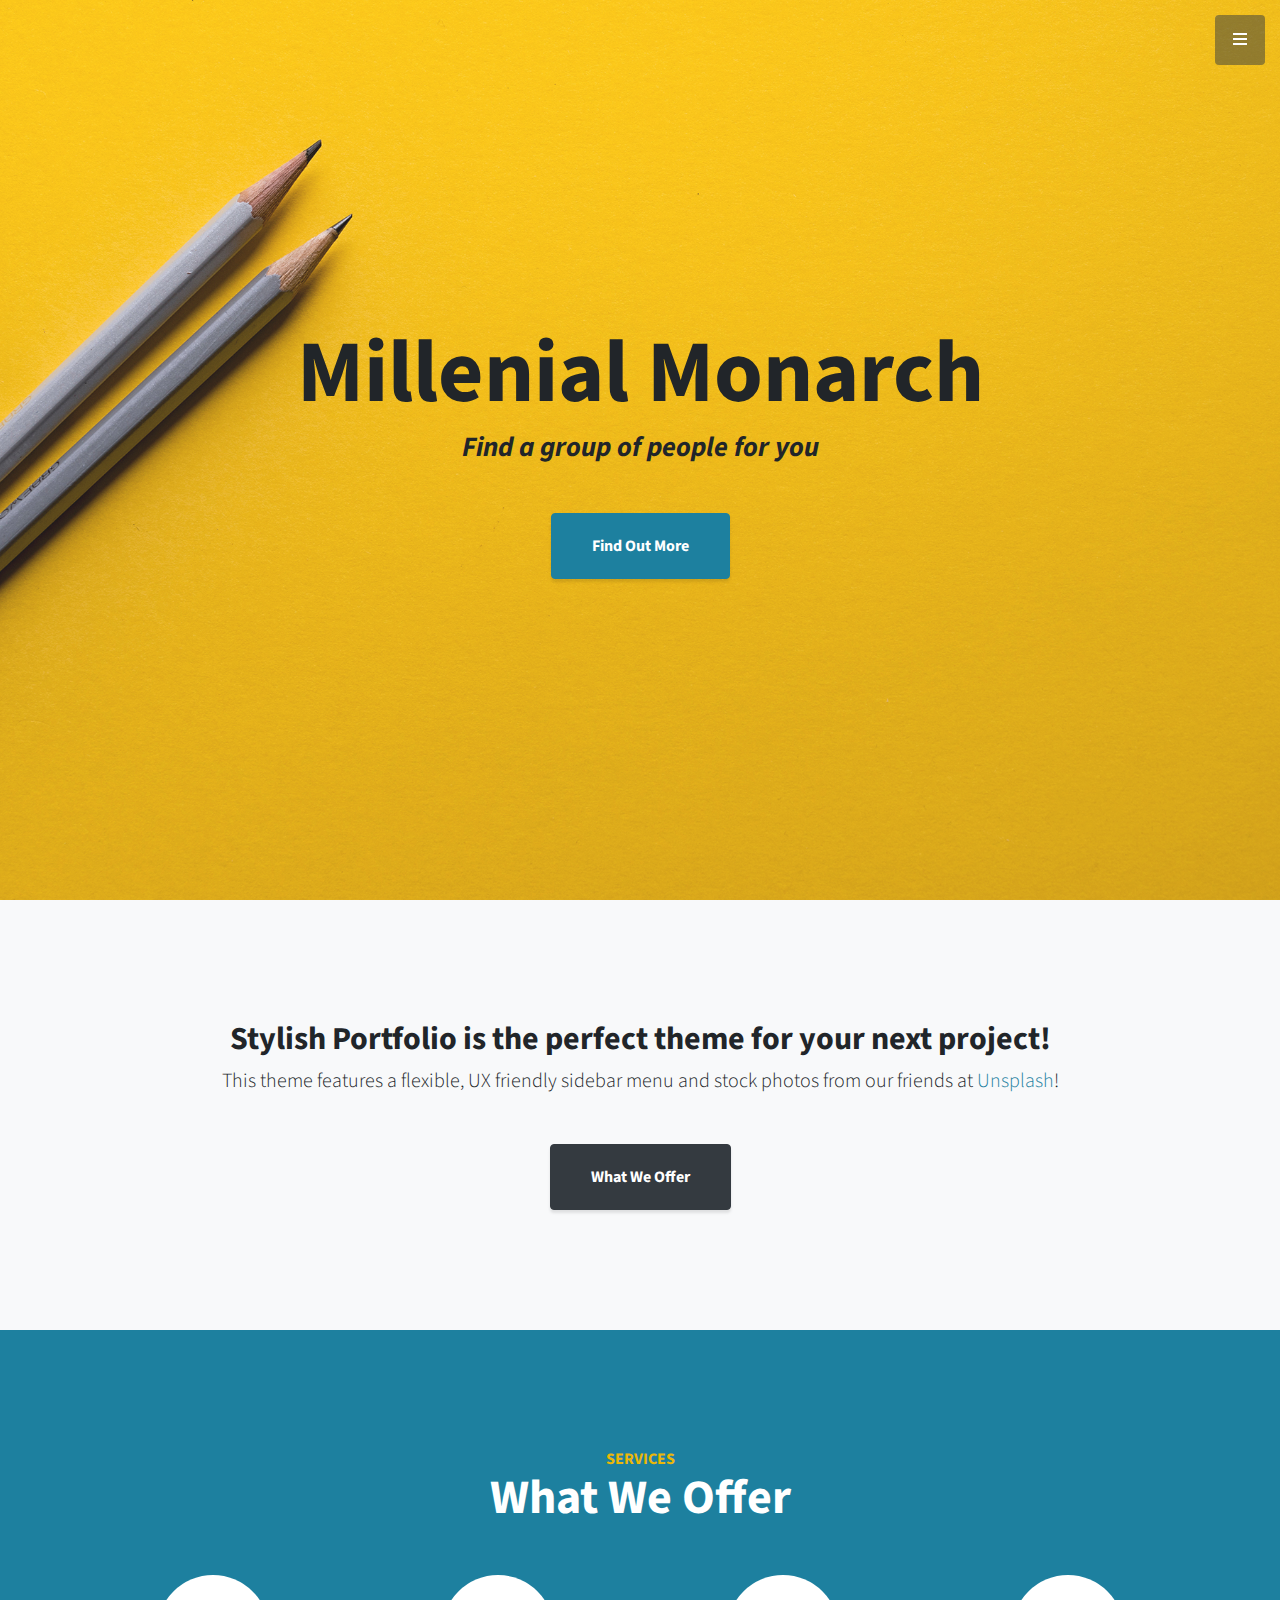
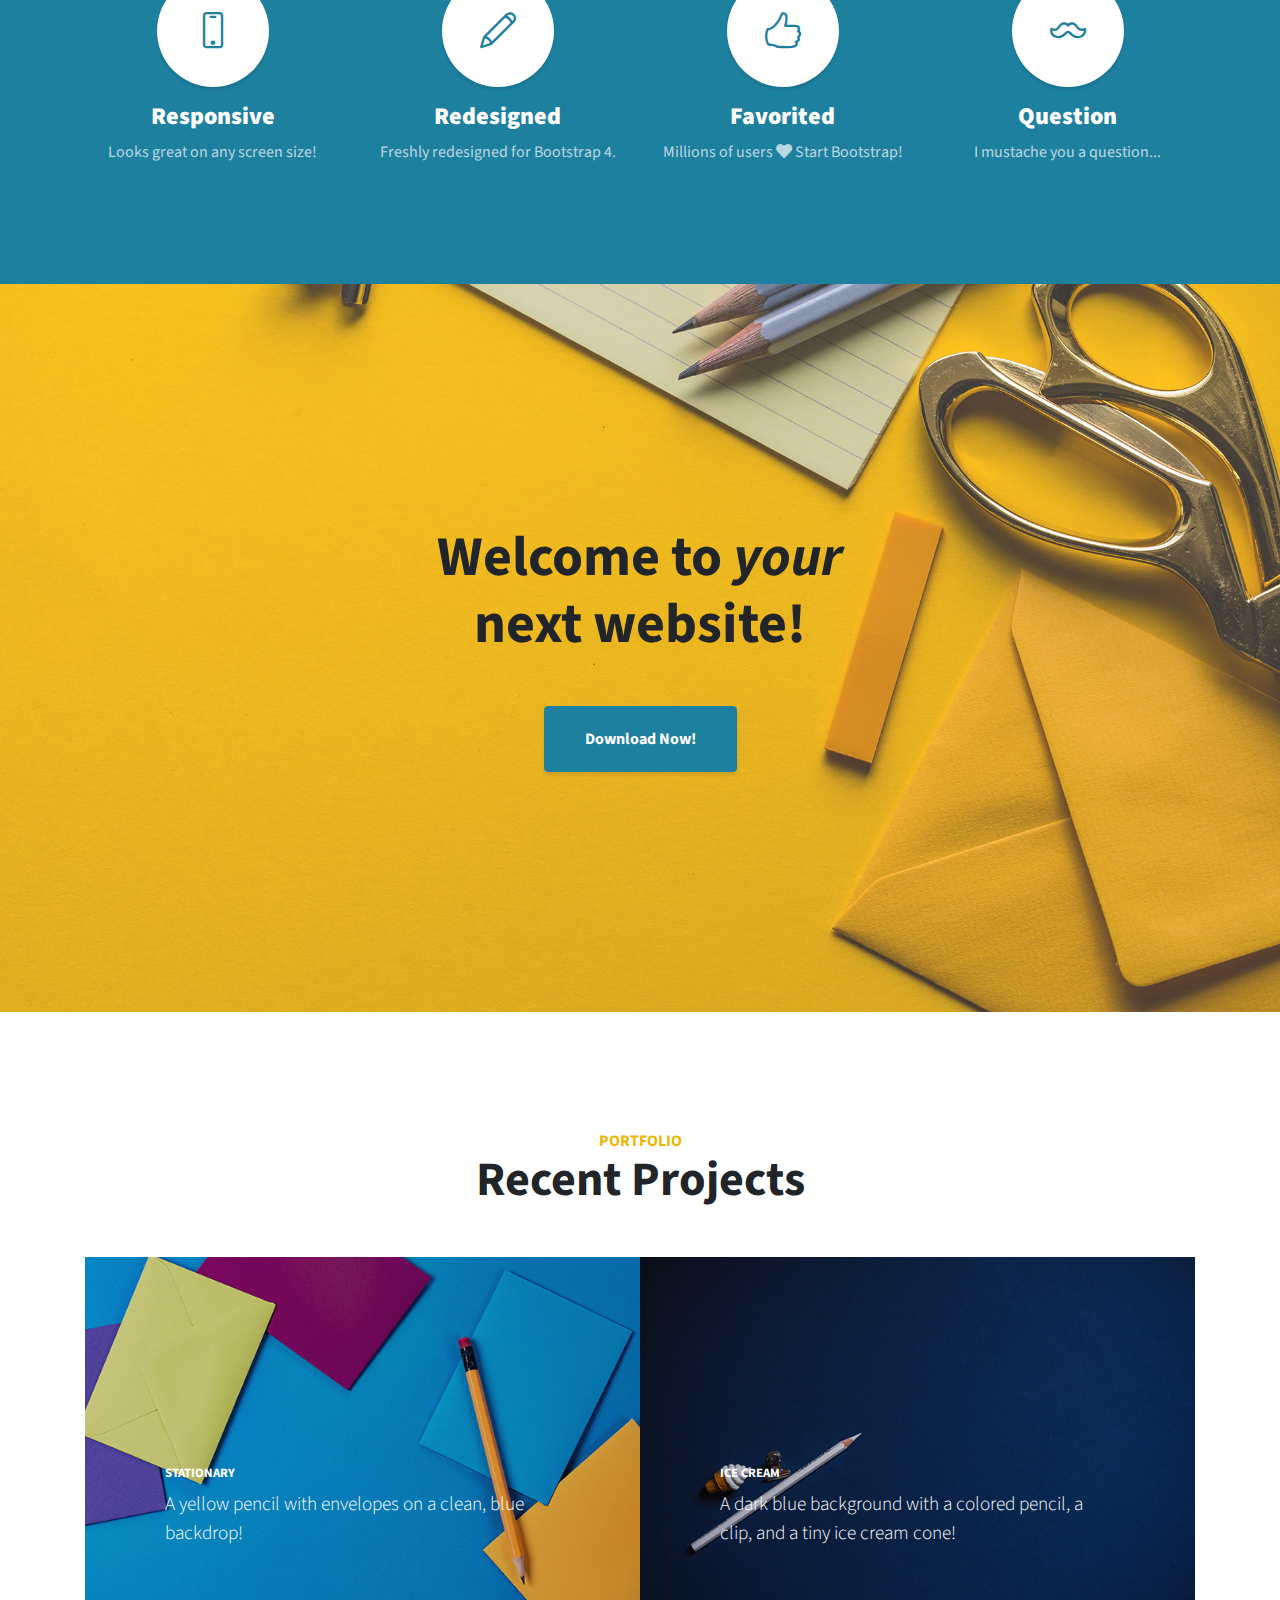
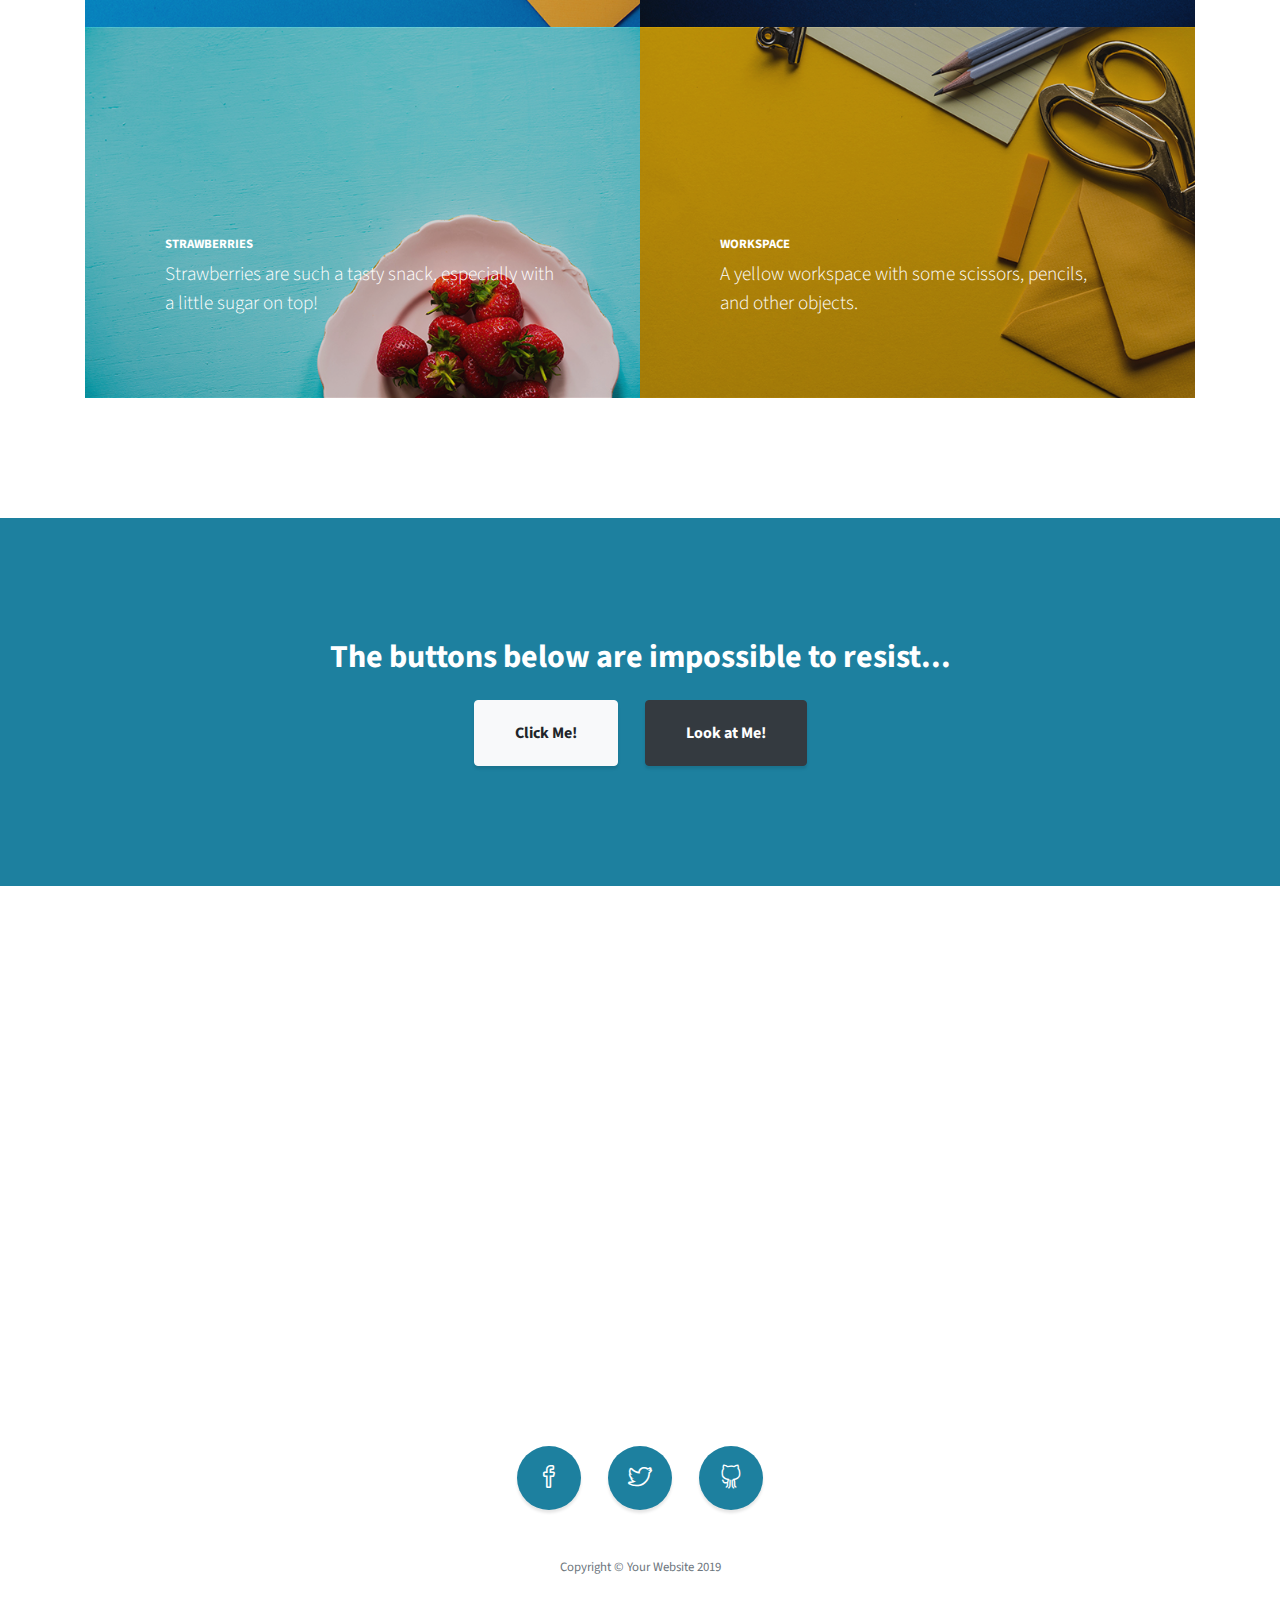
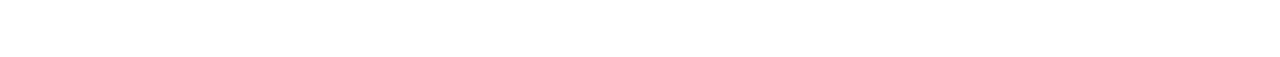
==== startbootstrap-stylish-portfolio-gh-pages/index.html @ 729af758 "template moved" ====
<!DOCTYPE html>
<html lang="en">

<head>

  <meta charset="utf-8">
  <meta name="viewport" content="width=device-width, initial-scale=1, shrink-to-fit=no">
  <meta name="description" content="">
  <meta name="author" content="">

  <title>Millenial Monarch</title>

  <!-- Bootstrap Core CSS -->
  <link href="vendor/bootstrap/css/bootstrap.min.css" rel="stylesheet">

  <!-- Custom Fonts -->
  <link href="vendor/fontawesome-free/css/all.min.css" rel="stylesheet" type="text/css">
  <link href="https://fonts.googleapis.com/css?family=Source+Sans+Pro:300,400,700,300italic,400italic,700italic" rel="stylesheet" type="text/css">
  <link href="vendor/simple-line-icons/css/simple-line-icons.css" rel="stylesheet">

  <!-- Custom CSS -->
  <link href="css/stylish-portfolio.min.css" rel="stylesheet">

</head>

<body id="page-top">

  <!-- Navigation -->
  <a class="menu-toggle rounded" href="#">
    <i class="fas fa-bars"></i>
  </a>
  <nav id="sidebar-wrapper">
    <ul class="sidebar-nav">
      <li class="sidebar-brand">
        <a class="js-scroll-trigger" href="#page-top">Start Bootstrap</a>
      </li>
      <li class="sidebar-nav-item">
        <a class="js-scroll-trigger" href="#page-top">Home</a>
      </li>
      <li class="sidebar-nav-item">
        <a class="js-scroll-trigger" href="#about">About</a>
      </li>
      <li class="sidebar-nav-item">
        <a class="js-scroll-trigger" href="#services">Services</a>
      </li>
      <li class="sidebar-nav-item">
        <a class="js-scroll-trigger" href="#portfolio">Portfolio</a>
      </li>
      <li class="sidebar-nav-item">
        <a class="js-scroll-trigger" href="#contact">Contact</a>
      </li>
    </ul>
  </nav>

  <!-- Header -->
  <header class="masthead d-flex">
    <div class="container text-center my-auto">
      <h1 class="mb-1">Millenial Monarch</h1>
      <h3 class="mb-5">
        <em>Find a group of people for you</em>
      </h3>
      <a class="btn btn-primary btn-xl js-scroll-trigger" href="#about">Find Out More</a>
    </div>
    <div class="overlay"></div>
  </header>

  <!-- About -->
  <section class="content-section bg-light" id="about">
    <div class="container text-center">
      <div class="row">
        <div class="col-lg-10 mx-auto">
          <h2>Stylish Portfolio is the perfect theme for your next project!</h2>
          <p class="lead mb-5">This theme features a flexible, UX friendly sidebar menu and stock photos from our friends at
            <a href="https://unsplash.com/">Unsplash</a>!</p>
          <a class="btn btn-dark btn-xl js-scroll-trigger" href="#services">What We Offer</a>
        </div>
      </div>
    </div>
  </section>

  <!-- Services -->
  <section class="content-section bg-primary text-white text-center" id="services">
    <div class="container">
      <div class="content-section-heading">
        <h3 class="text-secondary mb-0">Services</h3>
        <h2 class="mb-5">What We Offer</h2>
      </div>
      <div class="row">
        <div class="col-lg-3 col-md-6 mb-5 mb-lg-0">
          <span class="service-icon rounded-circle mx-auto mb-3">
            <i class="icon-screen-smartphone"></i>
          </span>
          <h4>
            <strong>Responsive</strong>
          </h4>
          <p class="text-faded mb-0">Looks great on any screen size!</p>
        </div>
        <div class="col-lg-3 col-md-6 mb-5 mb-lg-0">
          <span class="service-icon rounded-circle mx-auto mb-3">
            <i class="icon-pencil"></i>
          </span>
          <h4>
            <strong>Redesigned</strong>
          </h4>
          <p class="text-faded mb-0">Freshly redesigned for Bootstrap 4.</p>
        </div>
        <div class="col-lg-3 col-md-6 mb-5 mb-md-0">
          <span class="service-icon rounded-circle mx-auto mb-3">
            <i class="icon-like"></i>
          </span>
          <h4>
            <strong>Favorited</strong>
          </h4>
          <p class="text-faded mb-0">Millions of users
            <i class="fas fa-heart"></i>
            Start Bootstrap!</p>
        </div>
        <div class="col-lg-3 col-md-6">
          <span class="service-icon rounded-circle mx-auto mb-3">
            <i class="icon-mustache"></i>
          </span>
          <h4>
            <strong>Question</strong>
          </h4>
          <p class="text-faded mb-0">I mustache you a question...</p>
        </div>
      </div>
    </div>
  </section>

  <!-- Callout -->
  <section class="callout">
    <div class="container text-center">
      <h2 class="mx-auto mb-5">Welcome to
        <em>your</em>
        next website!</h2>
      <a class="btn btn-primary btn-xl" href="https://startbootstrap.com/template-overviews/stylish-portfolio/">Download Now!</a>
    </div>
  </section>

  <!-- Portfolio -->
  <section class="content-section" id="portfolio">
    <div class="container">
      <div class="content-section-heading text-center">
        <h3 class="text-secondary mb-0">Portfolio</h3>
        <h2 class="mb-5">Recent Projects</h2>
      </div>
      <div class="row no-gutters">
        <div class="col-lg-6">
          <a class="portfolio-item" href="#">
            <span class="caption">
              <span class="caption-content">
                <h2>Stationary</h2>
                <p class="mb-0">A yellow pencil with envelopes on a clean, blue backdrop!</p>
              </span>
            </span>
            <img class="img-fluid" src="img/portfolio-1.jpg" alt="">
          </a>
        </div>
        <div class="col-lg-6">
          <a class="portfolio-item" href="#">
            <span class="caption">
              <span class="caption-content">
                <h2>Ice Cream</h2>
                <p class="mb-0">A dark blue background with a colored pencil, a clip, and a tiny ice cream cone!</p>
              </span>
            </span>
            <img class="img-fluid" src="img/portfolio-2.jpg" alt="">
          </a>
        </div>
        <div class="col-lg-6">
          <a class="portfolio-item" href="#">
            <span class="caption">
              <span class="caption-content">
                <h2>Strawberries</h2>
                <p class="mb-0">Strawberries are such a tasty snack, especially with a little sugar on top!</p>
              </span>
            </span>
            <img class="img-fluid" src="img/portfolio-3.jpg" alt="">
          </a>
        </div>
        <div class="col-lg-6">
          <a class="portfolio-item" href="#">
            <span class="caption">
              <span class="caption-content">
                <h2>Workspace</h2>
                <p class="mb-0">A yellow workspace with some scissors, pencils, and other objects.</p>
              </span>
            </span>
            <img class="img-fluid" src="img/portfolio-4.jpg" alt="">
          </a>
        </div>
      </div>
    </div>
  </section>

  <!-- Call to Action -->
  <section class="content-section bg-primary text-white">
    <div class="container text-center">
      <h2 class="mb-4">The buttons below are impossible to resist...</h2>
      <a href="#" class="btn btn-xl btn-light mr-4">Click Me!</a>
      <a href="#" class="btn btn-xl btn-dark">Look at Me!</a>
    </div>
  </section>

  <!-- Map -->
  <section id="contact" class="map">
    <iframe width="100%" height="100%" frameborder="0" scrolling="no" marginheight="0" marginwidth="0" src="https://maps.google.com/maps?f=q&amp;source=s_q&amp;hl=en&amp;geocode=&amp;q=Twitter,+Inc.,+Market+Street,+San+Francisco,+CA&amp;aq=0&amp;oq=twitter&amp;sll=28.659344,-81.187888&amp;sspn=0.128789,0.264187&amp;ie=UTF8&amp;hq=Twitter,+Inc.,+Market+Street,+San+Francisco,+CA&amp;t=m&amp;z=15&amp;iwloc=A&amp;output=embed"></iframe>
    <br />
    <small>
      <a href="https://maps.google.com/maps?f=q&amp;source=embed&amp;hl=en&amp;geocode=&amp;q=Twitter,+Inc.,+Market+Street,+San+Francisco,+CA&amp;aq=0&amp;oq=twitter&amp;sll=28.659344,-81.187888&amp;sspn=0.128789,0.264187&amp;ie=UTF8&amp;hq=Twitter,+Inc.,+Market+Street,+San+Francisco,+CA&amp;t=m&amp;z=15&amp;iwloc=A"></a>
    </small>
  </section>

  <!-- Footer -->
  <footer class="footer text-center">
    <div class="container">
      <ul class="list-inline mb-5">
        <li class="list-inline-item">
          <a class="social-link rounded-circle text-white mr-3" href="#">
            <i class="icon-social-facebook"></i>
          </a>
        </li>
        <li class="list-inline-item">
          <a class="social-link rounded-circle text-white mr-3" href="#">
            <i class="icon-social-twitter"></i>
          </a>
        </li>
        <li class="list-inline-item">
          <a class="social-link rounded-circle text-white" href="#">
            <i class="icon-social-github"></i>
          </a>
        </li>
      </ul>
      <p class="text-muted small mb-0">Copyright &copy; Your Website 2019</p>
    </div>
  </footer>

  <!-- Scroll to Top Button-->
  <a class="scroll-to-top rounded js-scroll-trigger" href="#page-top">
    <i class="fas fa-angle-up"></i>
  </a>

  <!-- Bootstrap core JavaScript -->
  <script src="vendor/jquery/jquery.min.js"></script>
  <script src="vendor/bootstrap/js/bootstrap.bundle.min.js"></script>

  <!-- Plugin JavaScript -->
  <script src="vendor/jquery-easing/jquery.easing.min.js"></script>

  <!-- Custom scripts for this template -->
  <script src="js/stylish-portfolio.min.js"></script>

</body>

</html>
---- startbootstrap-stylish-portfolio-gh-pages/vendor/fontawesome-free/css/all.min.css ----
.fa,.fab,.fal,.far,.fas{-moz-osx-font-smoothing:grayscale;-webkit-font-smoothing:antialiased;display:inline-block;font-style:normal;font-variant:normal;text-rendering:auto;line-height:1}.fa-lg{font-size:1.33333em;line-height:.75em;vertical-align:-.0667em}.fa-xs{font-size:.75em}.fa-sm{font-size:.875em}.fa-1x{font-size:1em}.fa-2x{font-size:2em}.fa-3x{font-size:3em}.fa-4x{font-size:4em}.fa-5x{font-size:5em}.fa-6x{font-size:6em}.fa-7x{font-size:7em}.fa-8x{font-size:8em}.fa-9x{font-size:9em}.fa-10x{font-size:10em}.fa-fw{text-align:center;width:1.25em}.fa-ul{list-style-type:none;margin-left:2.5em;padding-left:0}.fa-ul>li{position:relative}.fa-li{left:-2em;position:absolute;text-align:center;width:2em;line-height:inherit}.fa-border{border:.08em solid #eee;border-radius:.1em;padding:.2em .25em .15em}.fa-pull-left{float:left}.fa-pull-right{float:right}.fa.fa-pull-left,.fab.fa-pull-left,.fal.fa-pull-left,.far.fa-pull-left,.fas.fa-pull-left{margin-right:.3em}.fa.fa-pull-right,.fab.fa-pull-right,.fal.fa-pull-right,.far.fa-pull-right,.fas.fa-pull-right{margin-left:.3em}.fa-spin{animation:fa-spin 2s infinite linear}.fa-pulse{animation:fa-spin 1s infinite steps(8)}@keyframes fa-spin{0%{transform:rotate(0deg)}to{transform:rotate(1turn)}}.fa-rotate-90{-ms-filter:"progid:DXImageTransform.Microsoft.BasicImage(rotation=1)";transform:rotate(90deg)}.fa-rotate-180{-ms-filter:"progid:DXImageTransform.Microsoft.BasicImage(rotation=2)";transform:rotate(180deg)}.fa-rotate-270{-ms-filter:"progid:DXImageTransform.Microsoft.BasicImage(rotation=3)";transform:rotate(270deg)}.fa-flip-horizontal{-ms-filter:"progid:DXImageTransform.Microsoft.BasicImage(rotation=0, mirror=1)";transform:scaleX(-1)}.fa-flip-vertical{transform:scaleY(-1)}.fa-flip-both,.fa-flip-horizontal.fa-flip-vertical,.fa-flip-vertical{-ms-filter:"progid:DXImageTransform.Microsoft.BasicImage(rotation=2, mirror=1)"}.fa-flip-both,.fa-flip-horizontal.fa-flip-vertical{transform:scale(-1)}:root .fa-flip-both,:root .fa-flip-horizontal,:root .fa-flip-vertical,:root .fa-rotate-90,:root .fa-rotate-180,:root .fa-rotate-270{filter:none}.fa-stack{display:inline-block;height:2em;line-height:2em;position:relative;vertical-align:middle;width:2.5em}.fa-stack-1x,.fa-stack-2x{left:0;position:absolute;text-align:center;width:100%}.fa-stack-1x{line-height:inherit}.fa-stack-2x{font-size:2em}.fa-inverse{color:#fff}.fa-500px:before{content:"\f26e"}.fa-accessible-icon:before{content:"\f368"}.fa-accusoft:before{content:"\f369"}.fa-acquisitions-incorporated:before{content:"\f6af"}.fa-ad:before{content:"\f641"}.fa-address-book:before{content:"\f2b9"}.fa-address-card:before{content:"\f2bb"}.fa-adjust:before{content:"\f042"}.fa-adn:before{content:"\f170"}.fa-adobe:before{content:"\f778"}.fa-adversal:before{content:"\f36a"}.fa-affiliatetheme:before{content:"\f36b"}.fa-air-freshener:before{content:"\f5d0"}.fa-algolia:before{content:"\f36c"}.fa-align-center:before{content:"\f037"}.fa-align-justify:before{content:"\f039"}.fa-align-left:before{content:"\f036"}.fa-align-right:before{content:"\f038"}.fa-alipay:before{content:"\f642"}.fa-allergies:before{content:"\f461"}.fa-amazon:before{content:"\f270"}.fa-amazon-pay:before{content:"\f42c"}.fa-ambulance:before{content:"\f0f9"}.fa-american-sign-language-interpreting:before{content:"\f2a3"}.fa-amilia:before{content:"\f36d"}.fa-anchor:before{content:"\f13d"}.fa-android:before{content:"\f17b"}.fa-angellist:before{content:"\f209"}.fa-angle-double-down:before{content:"\f103"}.fa-angle-double-left:before{content:"\f100"}.fa-angle-double-right:before{content:"\f101"}.fa-angle-double-up:before{content:"\f102"}.fa-angle-down:before{content:"\f107"}.fa-angle-left:before{content:"\f104"}.fa-angle-right:before{content:"\f105"}.fa-angle-up:before{content:"\f106"}.fa-angry:before{content:"\f556"}.fa-angrycreative:before{content:"\f36e"}.fa-angular:before{content:"\f420"}.fa-ankh:before{content:"\f644"}.fa-app-store:before{content:"\f36f"}.fa-app-store-ios:before{content:"\f370"}.fa-apper:before{content:"\f371"}.fa-apple:before{content:"\f179"}.fa-apple-alt:before{content:"\f5d1"}.fa-apple-pay:before{content:"\f415"}.fa-archive:before{content:"\f187"}.fa-archway:before{content:"\f557"}.fa-arrow-alt-circle-down:before{content:"\f358"}.fa-arrow-alt-circle-left:before{content:"\f359"}.fa-arrow-alt-circle-right:before{content:"\f35a"}.fa-arrow-alt-circle-up:before{content:"\f35b"}.fa-arrow-circle-down:before{content:"\f0ab"}.fa-arrow-circle-left:before{content:"\f0a8"}.fa-arrow-circle-right:before{content:"\f0a9"}.fa-arrow-circle-up:before{content:"\f0aa"}.fa-arrow-down:before{content:"\f063"}.fa-arrow-left:before{content:"\f060"}.fa-arrow-right:before{content:"\f061"}.fa-arrow-up:before{content:"\f062"}.fa-arrows-alt:before{content:"\f0b2"}.fa-arrows-alt-h:before{content:"\f337"}.fa-arrows-alt-v:before{content:"\f338"}.fa-artstation:before{content:"\f77a"}.fa-assistive-listening-systems:before{content:"\f2a2"}.fa-asterisk:before{content:"\f069"}.fa-asymmetrik:before{content:"\f372"}.fa-at:before{content:"\f1fa"}.fa-atlas:before{content:"\f558"}.fa-atlassian:before{content:"\f77b"}.fa-atom:before{content:"\f5d2"}.fa-audible:before{content:"\f373"}.fa-audio-description:before{content:"\f29e"}.fa-autoprefixer:before{content:"\f41c"}.fa-avianex:before{content:"\f374"}.fa-aviato:before{content:"\f421"}.fa-award:before{content:"\f559"}.fa-aws:before{content:"\f375"}.fa-baby:before{content:"\f77c"}.fa-baby-carriage:before{content:"\f77d"}.fa-backspace:before{content:"\f55a"}.fa-backward:before{content:"\f04a"}.fa-bacon:before{content:"\f7e5"}.fa-balance-scale:before{content:"\f24e"}.fa-ban:before{content:"\f05e"}.fa-band-aid:before{content:"\f462"}.fa-bandcamp:before{content:"\f2d5"}.fa-barcode:before{content:"\f02a"}.fa-bars:before{content:"\f0c9"}.fa-baseball-ball:before{content:"\f433"}.fa-basketball-ball:before{content:"\f434"}.fa-bath:before{content:"\f2cd"}.fa-battery-empty:before{content:"\f244"}.fa-battery-full:before{content:"\f240"}.fa-battery-half:before{content:"\f242"}.fa-battery-quarter:before{content:"\f243"}.fa-battery-three-quarters:before{content:"\f241"}.fa-bed:before{content:"\f236"}.fa-beer:before{content:"\f0fc"}.fa-behance:before{content:"\f1b4"}.fa-behance-square:before{content:"\f1b5"}.fa-bell:before{content:"\f0f3"}.fa-bell-slash:before{content:"\f1f6"}.fa-bezier-curve:before{content:"\f55b"}.fa-bible:before{content:"\f647"}.fa-bicycle:before{content:"\f206"}.fa-bimobject:before{content:"\f378"}.fa-binoculars:before{content:"\f1e5"}.fa-biohazard:before{content:"\f780"}.fa-birthday-cake:before{content:"\f1fd"}.fa-bitbucket:before{content:"\f171"}.fa-bitcoin:before{content:"\f379"}.fa-bity:before{content:"\f37a"}.fa-black-tie:before{content:"\f27e"}.fa-blackberry:before{content:"\f37b"}.fa-blender:before{content:"\f517"}.fa-blender-phone:before{content:"\f6b6"}.fa-blind:before{content:"\f29d"}.fa-blog:before{content:"\f781"}.fa-blogger:before{content:"\f37c"}.fa-blogger-b:before{content:"\f37d"}.fa-bluetooth:before{content:"\f293"}.fa-bluetooth-b:before{content:"\f294"}.fa-bold:before{content:"\f032"}.fa-bolt:before{content:"\f0e7"}.fa-bomb:before{content:"\f1e2"}.fa-bone:before{content:"\f5d7"}.fa-bong:before{content:"\f55c"}.fa-book:before{content:"\f02d"}.fa-book-dead:before{content:"\f6b7"}.fa-book-medical:before{content:"\f7e6"}.fa-book-open:before{content:"\f518"}.fa-book-reader:before{content:"\f5da"}.fa-bookmark:before{content:"\f02e"}.fa-bowling-ball:before{content:"\f436"}.fa-box:before{content:"\f466"}.fa-box-open:before{content:"\f49e"}.fa-boxes:before{content:"\f468"}.fa-braille:before{content:"\f2a1"}.fa-brain:before{content:"\f5dc"}.fa-bread-slice:before{content:"\f7ec"}.fa-briefcase:before{content:"\f0b1"}.fa-briefcase-medical:before{content:"\f469"}.fa-broadcast-tower:before{content:"\f519"}.fa-broom:before{content:"\f51a"}.fa-brush:before{content:"\f55d"}.fa-btc:before{content:"\f15a"}.fa-bug:before{content:"\f188"}.fa-building:before{content:"\f1ad"}.fa-bullhorn:before{content:"\f0a1"}.fa-bullseye:before{content:"\f140"}.fa-burn:before{content:"\f46a"}.fa-buromobelexperte:before{content:"\f37f"}.fa-bus:before{content:"\f207"}.fa-bus-alt:before{content:"\f55e"}.fa-business-time:before{content:"\f64a"}.fa-buysellads:before{content:"\f20d"}.fa-calculator:before{content:"\f1ec"}.fa-calendar:before{content:"\f133"}.fa-calendar-alt:before{content:"\f073"}.fa-calendar-check:before{content:"\f274"}.fa-calendar-day:before{content:"\f783"}.fa-calendar-minus:before{content:"\f272"}.fa-calendar-plus:before{content:"\f271"}.fa-calendar-times:before{content:"\f273"}.fa-calendar-week:before{content:"\f784"}.fa-camera:before{content:"\f030"}.fa-camera-retro:before{content:"\f083"}.fa-campground:before{content:"\f6bb"}.fa-canadian-maple-leaf:before{content:"\f785"}.fa-candy-cane:before{content:"\f786"}.fa-cannabis:before{content:"\f55f"}.fa-capsules:before{content:"\f46b"}.fa-car:before{content:"\f1b9"}.fa-car-alt:before{content:"\f5de"}.fa-car-battery:before{content:"\f5df"}.fa-car-crash:before{content:"\f5e1"}.fa-car-side:before{content:"\f5e4"}.fa-caret-down:before{content:"\f0d7"}.fa-caret-left:before{content:"\f0d9"}.fa-caret-right:before{content:"\f0da"}.fa-caret-square-down:before{content:"\f150"}.fa-caret-square-left:before{content:"\f191"}.fa-caret-square-right:before{content:"\f152"}.fa-caret-square-up:before{content:"\f151"}.fa-caret-up:before{content:"\f0d8"}.fa-carrot:before{content:"\f787"}.fa-cart-arrow-down:before{content:"\f218"}.fa-cart-plus:before{content:"\f217"}.fa-cash-register:before{content:"\f788"}.fa-cat:before{content:"\f6be"}.fa-cc-amazon-pay:before{content:"\f42d"}.fa-cc-amex:before{content:"\f1f3"}.fa-cc-apple-pay:before{content:"\f416"}.fa-cc-diners-club:before{content:"\f24c"}.fa-cc-discover:before{content:"\f1f2"}.fa-cc-jcb:before{content:"\f24b"}.fa-cc-mastercard:before{content:"\f1f1"}.fa-cc-paypal:before{content:"\f1f4"}.fa-cc-stripe:before{content:"\f1f5"}.fa-cc-visa:before{content:"\f1f0"}.fa-centercode:before{content:"\f380"}.fa-centos:before{content:"\f789"}.fa-certificate:before{content:"\f0a3"}.fa-chair:before{content:"\f6c0"}.fa-chalkboard:before{content:"\f51b"}.fa-chalkboard-teacher:before{content:"\f51c"}.fa-charging-station:before{content:"\f5e7"}.fa-chart-area:before{content:"\f1fe"}.fa-chart-bar:before{content:"\f080"}.fa-chart-line:before{content:"\f201"}.fa-chart-pie:before{content:"\f200"}.fa-check:before{content:"\f00c"}.fa-check-circle:before{content:"\f058"}.fa-check-double:before{content:"\f560"}.fa-check-square:before{content:"\f14a"}.fa-cheese:before{content:"\f7ef"}.fa-chess:before{content:"\f439"}.fa-chess-bishop:before{content:"\f43a"}.fa-chess-board:before{content:"\f43c"}.fa-chess-king:before{content:"\f43f"}.fa-chess-knight:before{content:"\f441"}.fa-chess-pawn:before{content:"\f443"}.fa-chess-queen:before{content:"\f445"}.fa-chess-rook:before{content:"\f447"}.fa-chevron-circle-down:before{content:"\f13a"}.fa-chevron-circle-left:before{content:"\f137"}.fa-chevron-circle-right:before{content:"\f138"}.fa-chevron-circle-up:before{content:"\f139"}.fa-chevron-down:before{content:"\f078"}.fa-chevron-left:before{content:"\f053"}.fa-chevron-right:before{content:"\f054"}.fa-chevron-up:before{content:"\f077"}.fa-child:before{content:"\f1ae"}.fa-chrome:before{content:"\f268"}.fa-church:before{content:"\f51d"}.fa-circle:before{content:"\f111"}.fa-circle-notch:before{content:"\f1ce"}.fa-city:before{content:"\f64f"}.fa-clinic-medical:before{content:"\f7f2"}.fa-clipboard:before{content:"\f328"}.fa-clipboard-check:before{content:"\f46c"}.fa-clipboard-list:before{content:"\f46d"}.fa-clock:before{content:"\f017"}.fa-clone:before{content:"\f24d"}.fa-closed-captioning:before{content:"\f20a"}.fa-cloud:before{content:"\f0c2"}.fa-cloud-download-alt:before{content:"\f381"}.fa-cloud-meatball:before{content:"\f73b"}.fa-cloud-moon:before{content:"\f6c3"}.fa-cloud-moon-rain:before{content:"\f73c"}.fa-cloud-rain:before{content:"\f73d"}.fa-cloud-showers-heavy:before{content:"\f740"}.fa-cloud-sun:before{content:"\f6c4"}.fa-cloud-sun-rain:before{content:"\f743"}.fa-cloud-upload-alt:before{content:"\f382"}.fa-cloudscale:before{content:"\f383"}.fa-cloudsmith:before{content:"\f384"}.fa-cloudversify:before{content:"\f385"}.fa-cocktail:before{content:"\f561"}.fa-code:before{content:"\f121"}.fa-code-branch:before{content:"\f126"}.fa-codepen:before{content:"\f1cb"}.fa-codiepie:before{content:"\f284"}.fa-coffee:before{content:"\f0f4"}.fa-cog:before{content:"\f013"}.fa-cogs:before{content:"\f085"}.fa-coins:before{content:"\f51e"}.fa-columns:before{content:"\f0db"}.fa-comment:before{content:"\f075"}.fa-comment-alt:before{content:"\f27a"}.fa-comment-dollar:before{content:"\f651"}.fa-comment-dots:before{content:"\f4ad"}.fa-comment-medical:before{content:"\f7f5"}.fa-comment-slash:before{content:"\f4b3"}.fa-comments:before{content:"\f086"}.fa-comments-dollar:before{content:"\f653"}.fa-compact-disc:before{content:"\f51f"}.fa-compass:before{content:"\f14e"}.fa-compress:before{content:"\f066"}.fa-compress-arrows-alt:before{content:"\f78c"}.fa-concierge-bell:before{content:"\f562"}.fa-confluence:before{content:"\f78d"}.fa-connectdevelop:before{content:"\f20e"}.fa-contao:before{content:"\f26d"}.fa-cookie:before{content:"\f563"}.fa-cookie-bite:before{content:"\f564"}.fa-copy:before{content:"\f0c5"}.fa-copyright:before{content:"\f1f9"}.fa-couch:before{content:"\f4b8"}.fa-cpanel:before{content:"\f388"}.fa-creative-commons:before{content:"\f25e"}.fa-creative-commons-by:before{content:"\f4e7"}.fa-creative-commons-nc:before{content:"\f4e8"}.fa-creative-commons-nc-eu:before{content:"\f4e9"}.fa-creative-commons-nc-jp:before{content:"\f4ea"}.fa-creative-commons-nd:before{content:"\f4eb"}.fa-creative-commons-pd:before{content:"\f4ec"}.fa-creative-commons-pd-alt:before{content:"\f4ed"}.fa-creative-commons-remix:before{content:"\f4ee"}.fa-creative-commons-sa:before{content:"\f4ef"}.fa-creative-commons-sampling:before{content:"\f4f0"}.fa-creative-commons-sampling-plus:before{content:"\f4f1"}.fa-creative-commons-share:before{content:"\f4f2"}.fa-creative-commons-zero:before{content:"\f4f3"}.fa-credit-card:before{content:"\f09d"}.fa-critical-role:before{content:"\f6c9"}.fa-crop:before{content:"\f125"}.fa-crop-alt:before{content:"\f565"}.fa-cross:before{content:"\f654"}.fa-crosshairs:before{content:"\f05b"}.fa-crow:before{content:"\f520"}.fa-crown:before{content:"\f521"}.fa-crutch:before{content:"\f7f7"}.fa-css3:before{content:"\f13c"}.fa-css3-alt:before{content:"\f38b"}.fa-cube:before{content:"\f1b2"}.fa-cubes:before{content:"\f1b3"}.fa-cut:before{content:"\f0c4"}.fa-cuttlefish:before{content:"\f38c"}.fa-d-and-d:before{content:"\f38d"}.fa-d-and-d-beyond:before{content:"\f6ca"}.fa-dashcube:before{content:"\f210"}.fa-database:before{content:"\f1c0"}.fa-deaf:before{content:"\f2a4"}.fa-delicious:before{content:"\f1a5"}.fa-democrat:before{content:"\f747"}.fa-deploydog:before{content:"\f38e"}.fa-deskpro:before{content:"\f38f"}.fa-desktop:before{content:"\f108"}.fa-dev:before{content:"\f6cc"}.fa-deviantart:before{content:"\f1bd"}.fa-dharmachakra:before{content:"\f655"}.fa-dhl:before{content:"\f790"}.fa-diagnoses:before{content:"\f470"}.fa-diaspora:before{content:"\f791"}.fa-dice:before{content:"\f522"}.fa-dice-d20:before{content:"\f6cf"}.fa-dice-d6:before{content:"\f6d1"}.fa-dice-five:before{content:"\f523"}.fa-dice-four:before{content:"\f524"}.fa-dice-one:before{content:"\f525"}.fa-dice-six:before{content:"\f526"}.fa-dice-three:before{content:"\f527"}.fa-dice-two:before{content:"\f528"}.fa-digg:before{content:"\f1a6"}.fa-digital-ocean:before{content:"\f391"}.fa-digital-tachograph:before{content:"\f566"}.fa-directions:before{content:"\f5eb"}.fa-discord:before{content:"\f392"}.fa-discourse:before{content:"\f393"}.fa-divide:before{content:"\f529"}.fa-dizzy:before{content:"\f567"}.fa-dna:before{content:"\f471"}.fa-dochub:before{content:"\f394"}.fa-docker:before{content:"\f395"}.fa-dog:before{content:"\f6d3"}.fa-dollar-sign:before{content:"\f155"}.fa-dolly:before{content:"\f472"}.fa-dolly-flatbed:before{content:"\f474"}.fa-donate:before{content:"\f4b9"}.fa-door-closed:before{content:"\f52a"}.fa-door-open:before{content:"\f52b"}.fa-dot-circle:before{content:"\f192"}.fa-dove:before{content:"\f4ba"}.fa-download:before{content:"\f019"}.fa-draft2digital:before{content:"\f396"}.fa-drafting-compass:before{content:"\f568"}.fa-dragon:before{content:"\f6d5"}.fa-draw-polygon:before{content:"\f5ee"}.fa-dribbble:before{content:"\f17d"}.fa-dribbble-square:before{content:"\f397"}.fa-dropbox:before{content:"\f16b"}.fa-drum:before{content:"\f569"}.fa-drum-steelpan:before{content:"\f56a"}.fa-drumstick-bite:before{content:"\f6d7"}.fa-drupal:before{content:"\f1a9"}.fa-dumbbell:before{content:"\f44b"}.fa-dumpster:before{content:"\f793"}.fa-dumpster-fire:before{content:"\f794"}.fa-dungeon:before{content:"\f6d9"}.fa-dyalog:before{content:"\f399"}.fa-earlybirds:before{content:"\f39a"}.fa-ebay:before{content:"\f4f4"}.fa-edge:before{content:"\f282"}.fa-edit:before{content:"\f044"}.fa-egg:before{content:"\f7fb"}.fa-eject:before{content:"\f052"}.fa-elementor:before{content:"\f430"}.fa-ellipsis-h:before{content:"\f141"}.fa-ellipsis-v:before{content:"\f142"}.fa-ello:before{content:"\f5f1"}.fa-ember:before{content:"\f423"}.fa-empire:before{content:"\f1d1"}.fa-envelope:before{content:"\f0e0"}.fa-envelope-open:before{content:"\f2b6"}.fa-envelope-open-text:before{content:"\f658"}.fa-envelope-square:before{content:"\f199"}.fa-envira:before{content:"\f299"}.fa-equals:before{content:"\f52c"}.fa-eraser:before{content:"\f12d"}.fa-erlang:before{content:"\f39d"}.fa-ethereum:before{content:"\f42e"}.fa-ethernet:before{content:"\f796"}.fa-etsy:before{content:"\f2d7"}.fa-euro-sign:before{content:"\f153"}.fa-exchange-alt:before{content:"\f362"}.fa-exclamation:before{content:"\f12a"}.fa-exclamation-circle:before{content:"\f06a"}.fa-exclamation-triangle:before{content:"\f071"}.fa-expand:before{content:"\f065"}.fa-expand-arrows-alt:before{content:"\f31e"}.fa-expeditedssl:before{content:"\f23e"}.fa-external-link-alt:before{content:"\f35d"}.fa-external-link-square-alt:before{content:"\f360"}.fa-eye:before{content:"\f06e"}.fa-eye-dropper:before{content:"\f1fb"}.fa-eye-slash:before{content:"\f070"}.fa-facebook:before{content:"\f09a"}.fa-facebook-f:before{content:"\f39e"}.fa-facebook-messenger:before{content:"\f39f"}.fa-facebook-square:before{content:"\f082"}.fa-fantasy-flight-games:before{content:"\f6dc"}.fa-fast-backward:before{content:"\f049"}.fa-fast-forward:before{content:"\f050"}.fa-fax:before{content:"\f1ac"}.fa-feather:before{content:"\f52d"}.fa-feather-alt:before{content:"\f56b"}.fa-fedex:before{content:"\f797"}.fa-fedora:before{content:"\f798"}.fa-female:before{content:"\f182"}.fa-fighter-jet:before{content:"\f0fb"}.fa-figma:before{content:"\f799"}.fa-file:before{content:"\f15b"}.fa-file-alt:before{content:"\f15c"}.fa-file-archive:before{content:"\f1c6"}.fa-file-audio:before{content:"\f1c7"}.fa-file-code:before{content:"\f1c9"}.fa-file-contract:before{content:"\f56c"}.fa-file-csv:before{content:"\f6dd"}.fa-file-download:before{content:"\f56d"}.fa-file-excel:before{content:"\f1c3"}.fa-file-export:before{content:"\f56e"}.fa-file-image:before{content:"\f1c5"}.fa-file-import:before{content:"\f56f"}.fa-file-invoice:before{content:"\f570"}.fa-file-invoice-dollar:before{content:"\f571"}.fa-file-medical:before{content:"\f477"}.fa-file-medical-alt:before{content:"\f478"}.fa-file-pdf:before{content:"\f1c1"}.fa-file-powerpoint:before{content:"\f1c4"}.fa-file-prescription:before{content:"\f572"}.fa-file-signature:before{content:"\f573"}.fa-file-upload:before{content:"\f574"}.fa-file-video:before{content:"\f1c8"}.fa-file-word:before{content:"\f1c2"}.fa-fill:before{content:"\f575"}.fa-fill-drip:before{content:"\f576"}.fa-film:before{content:"\f008"}.fa-filter:before{content:"\f0b0"}.fa-fingerprint:before{content:"\f577"}.fa-fire:before{content:"\f06d"}.fa-fire-alt:before{content:"\f7e4"}.fa-fire-extinguisher:before{content:"\f134"}.fa-firefox:before{content:"\f269"}.fa-first-aid:before{content:"\f479"}.fa-first-order:before{content:"\f2b0"}.fa-first-order-alt:before{content:"\f50a"}.fa-firstdraft:before{content:"\f3a1"}.fa-fish:before{content:"\f578"}.fa-fist-raised:before{content:"\f6de"}.fa-flag:before{content:"\f024"}.fa-flag-checkered:before{content:"\f11e"}.fa-flag-usa:before{content:"\f74d"}.fa-flask:before{content:"\f0c3"}.fa-flickr:before{content:"\f16e"}.fa-flipboard:before{content:"\f44d"}.fa-flushed:before{content:"\f579"}.fa-fly:before{content:"\f417"}.fa-folder:before{content:"\f07b"}.fa-folder-minus:before{content:"\f65d"}.fa-folder-open:before{content:"\f07c"}.fa-folder-plus:before{content:"\f65e"}.fa-font:before{content:"\f031"}.fa-font-awesome:before{content:"\f2b4"}.fa-font-awesome-alt:before{content:"\f35c"}.fa-font-awesome-flag:before{content:"\f425"}.fa-font-awesome-logo-full:before{content:"\f4e6"}.fa-fonticons:before{content:"\f280"}.fa-fonticons-fi:before{content:"\f3a2"}.fa-football-ball:before{content:"\f44e"}.fa-fort-awesome:before{content:"\f286"}.fa-fort-awesome-alt:before{content:"\f3a3"}.fa-forumbee:before{content:"\f211"}.fa-forward:before{content:"\f04e"}.fa-foursquare:before{content:"\f180"}.fa-free-code-camp:before{content:"\f2c5"}.fa-freebsd:before{content:"\f3a4"}.fa-frog:before{content:"\f52e"}.fa-frown:before{content:"\f119"}.fa-frown-open:before{content:"\f57a"}.fa-fulcrum:before{content:"\f50b"}.fa-funnel-dollar:before{content:"\f662"}.fa-futbol:before{content:"\f1e3"}.fa-galactic-republic:before{content:"\f50c"}.fa-galactic-senate:before{content:"\f50d"}.fa-gamepad:before{content:"\f11b"}.fa-gas-pump:before{content:"\f52f"}.fa-gavel:before{content:"\f0e3"}.fa-gem:before{content:"\f3a5"}.fa-genderless:before{content:"\f22d"}.fa-get-pocket:before{content:"\f265"}.fa-gg:before{content:"\f260"}.fa-gg-circle:before{content:"\f261"}.fa-ghost:before{content:"\f6e2"}.fa-gift:before{content:"\f06b"}.fa-gifts:before{content:"\f79c"}.fa-git:before{content:"\f1d3"}.fa-git-square:before{content:"\f1d2"}.fa-github:before{content:"\f09b"}.fa-github-alt:before{content:"\f113"}.fa-github-square:before{content:"\f092"}.fa-gitkraken:before{content:"\f3a6"}.fa-gitlab:before{content:"\f296"}.fa-gitter:before{content:"\f426"}.fa-glass-cheers:before{content:"\f79f"}.fa-glass-martini:before{content:"\f000"}.fa-glass-martini-alt:before{content:"\f57b"}.fa-glass-whiskey:before{content:"\f7a0"}.fa-glasses:before{content:"\f530"}.fa-glide:before{content:"\f2a5"}.fa-glide-g:before{content:"\f2a6"}.fa-globe:before{content:"\f0ac"}.fa-globe-africa:before{content:"\f57c"}.fa-globe-americas:before{content:"\f57d"}.fa-globe-asia:before{content:"\f57e"}.fa-globe-europe:before{content:"\f7a2"}.fa-gofore:before{content:"\f3a7"}.fa-golf-ball:before{content:"\f450"}.fa-goodreads:before{content:"\f3a8"}.fa-goodreads-g:before{content:"\f3a9"}.fa-google:before{content:"\f1a0"}.fa-google-drive:before{content:"\f3aa"}.fa-google-play:before{content:"\f3ab"}.fa-google-plus:before{content:"\f2b3"}.fa-google-plus-g:before{content:"\f0d5"}.fa-google-plus-square:before{content:"\f0d4"}.fa-google-wallet:before{content:"\f1ee"}.fa-gopuram:before{content:"\f664"}.fa-graduation-cap:before{content:"\f19d"}.fa-gratipay:before{content:"\f184"}.fa-grav:before{content:"\f2d6"}.fa-greater-than:before{content:"\f531"}.fa-greater-than-equal:before{content:"\f532"}.fa-grimace:before{content:"\f57f"}.fa-grin:before{content:"\f580"}.fa-grin-alt:before{content:"\f581"}.fa-grin-beam:before{content:"\f582"}.fa-grin-beam-sweat:before{content:"\f583"}.fa-grin-hearts:before{content:"\f584"}.fa-grin-squint:before{content:"\f585"}.fa-grin-squint-tears:before{content:"\f586"}.fa-grin-stars:before{content:"\f587"}.fa-grin-tears:before{content:"\f588"}.fa-grin-tongue:before{content:"\f589"}.fa-grin-tongue-squint:before{content:"\f58a"}.fa-grin-tongue-wink:before{content:"\f58b"}.fa-grin-wink:before{content:"\f58c"}.fa-grip-horizontal:before{content:"\f58d"}.fa-grip-lines:before{content:"\f7a4"}.fa-grip-lines-vertical:before{content:"\f7a5"}.fa-grip-vertical:before{content:"\f58e"}.fa-gripfire:before{content:"\f3ac"}.fa-grunt:before{content:"\f3ad"}.fa-guitar:before{content:"\f7a6"}.fa-gulp:before{content:"\f3ae"}.fa-h-square:before{content:"\f0fd"}.fa-hacker-news:before{content:"\f1d4"}.fa-hacker-news-square:before{content:"\f3af"}.fa-hackerrank:before{content:"\f5f7"}.fa-hamburger:before{content:"\f805"}.fa-hammer:before{content:"\f6e3"}.fa-hamsa:before{content:"\f665"}.fa-hand-holding:before{content:"\f4bd"}.fa-hand-holding-heart:before{content:"\f4be"}.fa-hand-holding-usd:before{content:"\f4c0"}.fa-hand-lizard:before{content:"\f258"}.fa-hand-middle-finger:before{content:"\f806"}.fa-hand-paper:before{content:"\f256"}.fa-hand-peace:before{content:"\f25b"}.fa-hand-point-down:before{content:"\f0a7"}.fa-hand-point-left:before{content:"\f0a5"}.fa-hand-point-right:before{content:"\f0a4"}.fa-hand-point-up:before{content:"\f0a6"}.fa-hand-pointer:before{content:"\f25a"}.fa-hand-rock:before{content:"\f255"}.fa-hand-scissors:before{content:"\f257"}.fa-hand-spock:before{content:"\f259"}.fa-hands:before{content:"\f4c2"}.fa-hands-helping:before{content:"\f4c4"}.fa-handshake:before{content:"\f2b5"}.fa-hanukiah:before{content:"\f6e6"}.fa-hard-hat:before{content:"\f807"}.fa-hashtag:before{content:"\f292"}.fa-hat-wizard:before{content:"\f6e8"}.fa-haykal:before{content:"\f666"}.fa-hdd:before{content:"\f0a0"}.fa-heading:before{content:"\f1dc"}.fa-headphones:before{content:"\f025"}.fa-headphones-alt:before{content:"\f58f"}.fa-headset:before{content:"\f590"}.fa-heart:before{content:"\f004"}.fa-heart-broken:before{content:"\f7a9"}.fa-heartbeat:before{content:"\f21e"}.fa-helicopter:before{content:"\f533"}.fa-highlighter:before{content:"\f591"}.fa-hiking:before{content:"\f6ec"}.fa-hippo:before{content:"\f6ed"}.fa-hips:before{content:"\f452"}.fa-hire-a-helper:before{content:"\f3b0"}.fa-history:before{content:"\f1da"}.fa-hockey-puck:before{content:"\f453"}.fa-holly-berry:before{content:"\f7aa"}.fa-home:before{content:"\f015"}.fa-hooli:before{content:"\f427"}.fa-hornbill:before{content:"\f592"}.fa-horse:before{content:"\f6f0"}.fa-horse-head:before{content:"\f7ab"}.fa-hospital:before{content:"\f0f8"}.fa-hospital-alt:before{content:"\f47d"}.fa-hospital-symbol:before{content:"\f47e"}.fa-hot-tub:before{content:"\f593"}.fa-hotdog:before{content:"\f80f"}.fa-hotel:before{content:"\f594"}.fa-hotjar:before{content:"\f3b1"}.fa-hourglass:before{content:"\f254"}.fa-hourglass-end:before{content:"\f253"}.fa-hourglass-half:before{content:"\f252"}.fa-hourglass-start:before{content:"\f251"}.fa-house-damage:before{content:"\f6f1"}.fa-houzz:before{content:"\f27c"}.fa-hryvnia:before{content:"\f6f2"}.fa-html5:before{content:"\f13b"}.fa-hubspot:before{content:"\f3b2"}.fa-i-cursor:before{content:"\f246"}.fa-ice-cream:before{content:"\f810"}.fa-icicles:before{content:"\f7ad"}.fa-id-badge:before{content:"\f2c1"}.fa-id-card:before{content:"\f2c2"}.fa-id-card-alt:before{content:"\f47f"}.fa-igloo:before{content:"\f7ae"}.fa-image:before{content:"\f03e"}.fa-images:before{content:"\f302"}.fa-imdb:before{content:"\f2d8"}.fa-inbox:before{content:"\f01c"}.fa-indent:before{content:"\f03c"}.fa-industry:before{content:"\f275"}.fa-infinity:before{content:"\f534"}.fa-info:before{content:"\f129"}.fa-info-circle:before{content:"\f05a"}.fa-instagram:before{content:"\f16d"}.fa-intercom:before{content:"\f7af"}.fa-internet-explorer:before{content:"\f26b"}.fa-invision:before{content:"\f7b0"}.fa-ioxhost:before{content:"\f208"}.fa-italic:before{content:"\f033"}.fa-itunes:before{content:"\f3b4"}.fa-itunes-note:before{content:"\f3b5"}.fa-java:before{content:"\f4e4"}.fa-jedi:before{content:"\f669"}.fa-jedi-order:before{content:"\f50e"}.fa-jenkins:before{content:"\f3b6"}.fa-jira:before{content:"\f7b1"}.fa-joget:before{content:"\f3b7"}.fa-joint:before{content:"\f595"}.fa-joomla:before{content:"\f1aa"}.fa-journal-whills:before{content:"\f66a"}.fa-js:before{content:"\f3b8"}.fa-js-square:before{content:"\f3b9"}.fa-jsfiddle:before{content:"\f1cc"}.fa-kaaba:before{content:"\f66b"}.fa-kaggle:before{content:"\f5fa"}.fa-key:before{content:"\f084"}.fa-keybase:before{content:"\f4f5"}.fa-keyboard:before{content:"\f11c"}.fa-keycdn:before{content:"\f3ba"}.fa-khanda:before{content:"\f66d"}.fa-kickstarter:before{content:"\f3bb"}.fa-kickstarter-k:before{content:"\f3bc"}.fa-kiss:before{content:"\f596"}.fa-kiss-beam:before{content:"\f597"}.fa-kiss-wink-heart:before{content:"\f598"}.fa-kiwi-bird:before{content:"\f535"}.fa-korvue:before{content:"\f42f"}.fa-landmark:before{content:"\f66f"}.fa-language:before{content:"\f1ab"}.fa-laptop:before{content:"\f109"}.fa-laptop-code:before{content:"\f5fc"}.fa-laptop-medical:before{content:"\f812"}.fa-laravel:before{content:"\f3bd"}.fa-lastfm:before{content:"\f202"}.fa-lastfm-square:before{content:"\f203"}.fa-laugh:before{content:"\f599"}.fa-laugh-beam:before{content:"\f59a"}.fa-laugh-squint:before{content:"\f59b"}.fa-laugh-wink:before{content:"\f59c"}.fa-layer-group:before{content:"\f5fd"}.fa-leaf:before{content:"\f06c"}.fa-leanpub:before{content:"\f212"}.fa-lemon:before{content:"\f094"}.fa-less:before{content:"\f41d"}.fa-less-than:before{content:"\f536"}.fa-less-than-equal:before{content:"\f537"}.fa-level-down-alt:before{content:"\f3be"}.fa-level-up-alt:before{content:"\f3bf"}.fa-life-ring:before{content:"\f1cd"}.fa-lightbulb:before{content:"\f0eb"}.fa-line:before{content:"\f3c0"}.fa-link:before{content:"\f0c1"}.fa-linkedin:before{content:"\f08c"}.fa-linkedin-in:before{content:"\f0e1"}.fa-linode:before{content:"\f2b8"}.fa-linux:before{content:"\f17c"}.fa-lira-sign:before{content:"\f195"}.fa-list:before{content:"\f03a"}.fa-list-alt:before{content:"\f022"}.fa-list-ol:before{content:"\f0cb"}.fa-list-ul:before{content:"\f0ca"}.fa-location-arrow:before{content:"\f124"}.fa-lock:before{content:"\f023"}.fa-lock-open:before{content:"\f3c1"}.fa-long-arrow-alt-down:before{content:"\f309"}.fa-long-arrow-alt-left:before{content:"\f30a"}.fa-long-arrow-alt-right:before{content:"\f30b"}.fa-long-arrow-alt-up:before{content:"\f30c"}.fa-low-vision:before{content:"\f2a8"}.fa-luggage-cart:before{content:"\f59d"}.fa-lyft:before{content:"\f3c3"}.fa-magento:before{content:"\f3c4"}.fa-magic:before{content:"\f0d0"}.fa-magnet:before{content:"\f076"}.fa-mail-bulk:before{content:"\f674"}.fa-mailchimp:before{content:"\f59e"}.fa-male:before{content:"\f183"}.fa-mandalorian:before{content:"\f50f"}.fa-map:before{content:"\f279"}.fa-map-marked:before{content:"\f59f"}.fa-map-marked-alt:before{content:"\f5a0"}.fa-map-marker:before{content:"\f041"}.fa-map-marker-alt:before{content:"\f3c5"}.fa-map-pin:before{content:"\f276"}.fa-map-signs:before{content:"\f277"}.fa-markdown:before{content:"\f60f"}.fa-marker:before{content:"\f5a1"}.fa-mars:before{content:"\f222"}.fa-mars-double:before{content:"\f227"}.fa-mars-stroke:before{content:"\f229"}.fa-mars-stroke-h:before{content:"\f22b"}.fa-mars-stroke-v:before{content:"\f22a"}.fa-mask:before{content:"\f6fa"}.fa-mastodon:before{content:"\f4f6"}.fa-maxcdn:before{content:"\f136"}.fa-medal:before{content:"\f5a2"}.fa-medapps:before{content:"\f3c6"}.fa-medium:before{content:"\f23a"}.fa-medium-m:before{content:"\f3c7"}.fa-medkit:before{content:"\f0fa"}.fa-medrt:before{content:"\f3c8"}.fa-meetup:before{content:"\f2e0"}.fa-megaport:before{content:"\f5a3"}.fa-meh:before{content:"\f11a"}.fa-meh-blank:before{content:"\f5a4"}.fa-meh-rolling-eyes:before{content:"\f5a5"}.fa-memory:before{content:"\f538"}.fa-mendeley:before{content:"\f7b3"}.fa-menorah:before{content:"\f676"}.fa-mercury:before{content:"\f223"}.fa-meteor:before{content:"\f753"}.fa-microchip:before{content:"\f2db"}.fa-microphone:before{content:"\f130"}.fa-microphone-alt:before{content:"\f3c9"}.fa-microphone-alt-slash:before{content:"\f539"}.fa-microphone-slash:before{content:"\f131"}.fa-microscope:before{content:"\f610"}.fa-microsoft:before{content:"\f3ca"}.fa-minus:before{content:"\f068"}.fa-minus-circle:before{content:"\f056"}.fa-minus-square:before{content:"\f146"}.fa-mitten:before{content:"\f7b5"}.fa-mix:before{content:"\f3cb"}.fa-mixcloud:before{content:"\f289"}.fa-mizuni:before{content:"\f3cc"}.fa-mobile:before{content:"\f10b"}.fa-mobile-alt:before{content:"\f3cd"}.fa-modx:before{content:"\f285"}.fa-monero:before{content:"\f3d0"}.fa-money-bill:before{content:"\f0d6"}.fa-money-bill-alt:before{content:"\f3d1"}.fa-money-bill-wave:before{content:"\f53a"}.fa-money-bill-wave-alt:before{content:"\f53b"}.fa-money-check:before{content:"\f53c"}.fa-money-check-alt:before{content:"\f53d"}.fa-monument:before{content:"\f5a6"}.fa-moon:before{content:"\f186"}.fa-mortar-pestle:before{content:"\f5a7"}.fa-mosque:before{content:"\f678"}.fa-motorcycle:before{content:"\f21c"}.fa-mountain:before{content:"\f6fc"}.fa-mouse-pointer:before{content:"\f245"}.fa-mug-hot:before{content:"\f7b6"}.fa-music:before{content:"\f001"}.fa-napster:before{content:"\f3d2"}.fa-neos:before{content:"\f612"}.fa-network-wired:before{content:"\f6ff"}.fa-neuter:before{content:"\f22c"}.fa-newspaper:before{content:"\f1ea"}.fa-nimblr:before{content:"\f5a8"}.fa-nintendo-switch:before{content:"\f418"}.fa-node:before{content:"\f419"}.fa-node-js:before{content:"\f3d3"}.fa-not-equal:before{content:"\f53e"}.fa-notes-medical:before{content:"\f481"}.fa-npm:before{content:"\f3d4"}.fa-ns8:before{content:"\f3d5"}.fa-nutritionix:before{content:"\f3d6"}.fa-object-group:before{content:"\f247"}.fa-object-ungroup:before{content:"\f248"}.fa-odnoklassniki:before{content:"\f263"}.fa-odnoklassniki-square:before{content:"\f264"}.fa-oil-can:before{content:"\f613"}.fa-old-republic:before{content:"\f510"}.fa-om:before{content:"\f679"}.fa-opencart:before{content:"\f23d"}.fa-openid:before{content:"\f19b"}.fa-opera:before{content:"\f26a"}.fa-optin-monster:before{content:"\f23c"}.fa-osi:before{content:"\f41a"}.fa-otter:before{content:"\f700"}.fa-outdent:before{content:"\f03b"}.fa-page4:before{content:"\f3d7"}.fa-pagelines:before{content:"\f18c"}.fa-pager:before{content:"\f815"}.fa-paint-brush:before{content:"\f1fc"}.fa-paint-roller:before{content:"\f5aa"}.fa-palette:before{content:"\f53f"}.fa-palfed:before{content:"\f3d8"}.fa-pallet:before{content:"\f482"}.fa-paper-plane:before{content:"\f1d8"}.fa-paperclip:before{content:"\f0c6"}.fa-parachute-box:before{content:"\f4cd"}.fa-paragraph:before{content:"\f1dd"}.fa-parking:before{content:"\f540"}.fa-passport:before{content:"\f5ab"}.fa-pastafarianism:before{content:"\f67b"}.fa-paste:before{content:"\f0ea"}.fa-patreon:before{content:"\f3d9"}.fa-pause:before{content:"\f04c"}.fa-pause-circle:before{content:"\f28b"}.fa-paw:before{content:"\f1b0"}.fa-paypal:before{content:"\f1ed"}.fa-peace:before{content:"\f67c"}.fa-pen:before{content:"\f304"}.fa-pen-alt:before{content:"\f305"}.fa-pen-fancy:before{content:"\f5ac"}.fa-pen-nib:before{content:"\f5ad"}.fa-pen-square:before{content:"\f14b"}.fa-pencil-alt:before{content:"\f303"}.fa-pencil-ruler:before{content:"\f5ae"}.fa-penny-arcade:before{content:"\f704"}.fa-people-carry:before{content:"\f4ce"}.fa-pepper-hot:before{content:"\f816"}.fa-percent:before{content:"\f295"}.fa-percentage:before{content:"\f541"}.fa-periscope:before{content:"\f3da"}.fa-person-booth:before{content:"\f756"}.fa-phabricator:before{content:"\f3db"}.fa-phoenix-framework:before{content:"\f3dc"}.fa-phoenix-squadron:before{content:"\f511"}.fa-phone:before{content:"\f095"}.fa-phone-slash:before{content:"\f3dd"}.fa-phone-square:before{content:"\f098"}.fa-phone-volume:before{content:"\f2a0"}.fa-php:before{content:"\f457"}.fa-pied-piper:before{content:"\f2ae"}.fa-pied-piper-alt:before{content:"\f1a8"}.fa-pied-piper-hat:before{content:"\f4e5"}.fa-pied-piper-pp:before{content:"\f1a7"}.fa-piggy-bank:before{content:"\f4d3"}.fa-pills:before{content:"\f484"}.fa-pinterest:before{content:"\f0d2"}.fa-pinterest-p:before{content:"\f231"}.fa-pinterest-square:before{content:"\f0d3"}.fa-pizza-slice:before{content:"\f818"}.fa-place-of-worship:before{content:"\f67f"}.fa-plane:before{content:"\f072"}.fa-plane-arrival:before{content:"\f5af"}.fa-plane-departure:before{content:"\f5b0"}.fa-play:before{content:"\f04b"}.fa-play-circle:before{content:"\f144"}.fa-playstation:before{content:"\f3df"}.fa-plug:before{content:"\f1e6"}.fa-plus:before{content:"\f067"}.fa-plus-circle:before{content:"\f055"}.fa-plus-square:before{content:"\f0fe"}.fa-podcast:before{content:"\f2ce"}.fa-poll:before{content:"\f681"}.fa-poll-h:before{content:"\f682"}.fa-poo:before{content:"\f2fe"}.fa-poo-storm:before{content:"\f75a"}.fa-poop:before{content:"\f619"}.fa-portrait:before{content:"\f3e0"}.fa-pound-sign:before{content:"\f154"}.fa-power-off:before{content:"\f011"}.fa-pray:before{content:"\f683"}.fa-praying-hands:before{content:"\f684"}.fa-prescription:before{content:"\f5b1"}.fa-prescription-bottle:before{content:"\f485"}.fa-prescription-bottle-alt:before{content:"\f486"}.fa-print:before{content:"\f02f"}.fa-procedures:before{content:"\f487"}.fa-product-hunt:before{content:"\f288"}.fa-project-diagram:before{content:"\f542"}.fa-pushed:before{content:"\f3e1"}.fa-puzzle-piece:before{content:"\f12e"}.fa-python:before{content:"\f3e2"}.fa-qq:before{content:"\f1d6"}.fa-qrcode:before{content:"\f029"}.fa-question:before{content:"\f128"}.fa-question-circle:before{content:"\f059"}.fa-quidditch:before{content:"\f458"}.fa-quinscape:before{content:"\f459"}.fa-quora:before{content:"\f2c4"}.fa-quote-left:before{content:"\f10d"}.fa-quote-right:before{content:"\f10e"}.fa-quran:before{content:"\f687"}.fa-r-project:before{content:"\f4f7"}.fa-radiation:before{content:"\f7b9"}.fa-radiation-alt:before{content:"\f7ba"}.fa-rainbow:before{content:"\f75b"}.fa-random:before{content:"\f074"}.fa-raspberry-pi:before{content:"\f7bb"}.fa-ravelry:before{content:"\f2d9"}.fa-react:before{content:"\f41b"}.fa-reacteurope:before{content:"\f75d"}.fa-readme:before{content:"\f4d5"}.fa-rebel:before{content:"\f1d0"}.fa-receipt:before{content:"\f543"}.fa-recycle:before{content:"\f1b8"}.fa-red-river:before{content:"\f3e3"}.fa-reddit:before{content:"\f1a1"}.fa-reddit-alien:before{content:"\f281"}.fa-reddit-square:before{content:"\f1a2"}.fa-redhat:before{content:"\f7bc"}.fa-redo:before{content:"\f01e"}.fa-redo-alt:before{content:"\f2f9"}.fa-registered:before{content:"\f25d"}.fa-renren:before{content:"\f18b"}.fa-reply:before{content:"\f3e5"}.fa-reply-all:before{content:"\f122"}.fa-replyd:before{content:"\f3e6"}.fa-republican:before{content:"\f75e"}.fa-researchgate:before{content:"\f4f8"}.fa-resolving:before{content:"\f3e7"}.fa-restroom:before{content:"\f7bd"}.fa-retweet:before{content:"\f079"}.fa-rev:before{content:"\f5b2"}.fa-ribbon:before{content:"\f4d6"}.fa-ring:before{content:"\f70b"}.fa-road:before{content:"\f018"}.fa-robot:before{content:"\f544"}.fa-rocket:before{content:"\f135"}.fa-rocketchat:before{content:"\f3e8"}.fa-rockrms:before{content:"\f3e9"}.fa-route:before{content:"\f4d7"}.fa-rss:before{content:"\f09e"}.fa-rss-square:before{content:"\f143"}.fa-ruble-sign:before{content:"\f158"}.fa-ruler:before{content:"\f545"}.fa-ruler-combined:before{content:"\f546"}.fa-ruler-horizontal:before{content:"\f547"}.fa-ruler-vertical:before{content:"\f548"}.fa-running:before{content:"\f70c"}.fa-rupee-sign:before{content:"\f156"}.fa-sad-cry:before{content:"\f5b3"}.fa-sad-tear:before{content:"\f5b4"}.fa-safari:before{content:"\f267"}.fa-sass:before{content:"\f41e"}.fa-satellite:before{content:"\f7bf"}.fa-satellite-dish:before{content:"\f7c0"}.fa-save:before{content:"\f0c7"}.fa-schlix:before{content:"\f3ea"}.fa-school:before{content:"\f549"}.fa-screwdriver:before{content:"\f54a"}.fa-scribd:before{content:"\f28a"}.fa-scroll:before{content:"\f70e"}.fa-sd-card:before{content:"\f7c2"}.fa-search:before{content:"\f002"}.fa-search-dollar:before{content:"\f688"}.fa-search-location:before{content:"\f689"}.fa-search-minus:before{content:"\f010"}.fa-search-plus:before{content:"\f00e"}.fa-searchengin:before{content:"\f3eb"}.fa-seedling:before{content:"\f4d8"}.fa-sellcast:before{content:"\f2da"}.fa-sellsy:before{content:"\f213"}.fa-server:before{content:"\f233"}.fa-servicestack:before{content:"\f3ec"}.fa-shapes:before{content:"\f61f"}.fa-share:before{content:"\f064"}.fa-share-alt:before{content:"\f1e0"}.fa-share-alt-square:before{content:"\f1e1"}.fa-share-square:before{content:"\f14d"}.fa-shekel-sign:before{content:"\f20b"}.fa-shield-alt:before{content:"\f3ed"}.fa-ship:before{content:"\f21a"}.fa-shipping-fast:before{content:"\f48b"}.fa-shirtsinbulk:before{content:"\f214"}.fa-shoe-prints:before{content:"\f54b"}.fa-shopping-bag:before{content:"\f290"}.fa-shopping-basket:before{content:"\f291"}.fa-shopping-cart:before{content:"\f07a"}.fa-shopware:before{content:"\f5b5"}.fa-shower:before{content:"\f2cc"}.fa-shuttle-van:before{content:"\f5b6"}.fa-sign:before{content:"\f4d9"}.fa-sign-in-alt:before{content:"\f2f6"}.fa-sign-language:before{content:"\f2a7"}.fa-sign-out-alt:before{content:"\f2f5"}.fa-signal:before{content:"\f012"}.fa-signature:before{content:"\f5b7"}.fa-sim-card:before{content:"\f7c4"}.fa-simplybuilt:before{content:"\f215"}.fa-sistrix:before{content:"\f3ee"}.fa-sitemap:before{content:"\f0e8"}.fa-sith:before{content:"\f512"}.fa-skating:before{content:"\f7c5"}.fa-sketch:before{content:"\f7c6"}.fa-skiing:before{content:"\f7c9"}.fa-skiing-nordic:before{content:"\f7ca"}.fa-skull:before{content:"\f54c"}.fa-skull-crossbones:before{content:"\f714"}.fa-skyatlas:before{content:"\f216"}.fa-skype:before{content:"\f17e"}.fa-slack:before{content:"\f198"}.fa-slack-hash:before{content:"\f3ef"}.fa-slash:before{content:"\f715"}.fa-sleigh:before{content:"\f7cc"}.fa-sliders-h:before{content:"\f1de"}.fa-slideshare:before{content:"\f1e7"}.fa-smile:before{content:"\f118"}.fa-smile-beam:before{content:"\f5b8"}.fa-smile-wink:before{content:"\f4da"}.fa-smog:before{content:"\f75f"}.fa-smoking:before{content:"\f48d"}.fa-smoking-ban:before{content:"\f54d"}.fa-sms:before{content:"\f7cd"}.fa-snapchat:before{content:"\f2ab"}.fa-snapchat-ghost:before{content:"\f2ac"}.fa-snapchat-square:before{content:"\f2ad"}.fa-snowboarding:before{content:"\f7ce"}.fa-snowflake:before{content:"\f2dc"}.fa-snowman:before{content:"\f7d0"}.fa-snowplow:before{content:"\f7d2"}.fa-socks:before{content:"\f696"}.fa-solar-panel:before{content:"\f5ba"}.fa-sort:before{content:"\f0dc"}.fa-sort-alpha-down:before{content:"\f15d"}.fa-sort-alpha-up:before{content:"\f15e"}.fa-sort-amount-down:before{content:"\f160"}.fa-sort-amount-up:before{content:"\f161"}.fa-sort-down:before{content:"\f0dd"}.fa-sort-numeric-down:before{content:"\f162"}.fa-sort-numeric-up:before{content:"\f163"}.fa-sort-up:before{content:"\f0de"}.fa-soundcloud:before{content:"\f1be"}.fa-sourcetree:before{content:"\f7d3"}.fa-spa:before{content:"\f5bb"}.fa-space-shuttle:before{content:"\f197"}.fa-speakap:before{content:"\f3f3"}.fa-spider:before{content:"\f717"}.fa-spinner:before{content:"\f110"}.fa-splotch:before{content:"\f5bc"}.fa-spotify:before{content:"\f1bc"}.fa-spray-can:before{content:"\f5bd"}.fa-square:before{content:"\f0c8"}.fa-square-full:before{content:"\f45c"}.fa-square-root-alt:before{content:"\f698"}.fa-squarespace:before{content:"\f5be"}.fa-stack-exchange:before{content:"\f18d"}.fa-stack-overflow:before{content:"\f16c"}.fa-stamp:before{content:"\f5bf"}.fa-star:before{content:"\f005"}.fa-star-and-crescent:before{content:"\f699"}.fa-star-half:before{content:"\f089"}.fa-star-half-alt:before{content:"\f5c0"}.fa-star-of-david:before{content:"\f69a"}.fa-star-of-life:before{content:"\f621"}.fa-staylinked:before{content:"\f3f5"}.fa-steam:before{content:"\f1b6"}.fa-steam-square:before{content:"\f1b7"}.fa-steam-symbol:before{content:"\f3f6"}.fa-step-backward:before{content:"\f048"}.fa-step-forward:before{content:"\f051"}.fa-stethoscope:before{content:"\f0f1"}.fa-sticker-mule:before{content:"\f3f7"}.fa-sticky-note:before{content:"\f249"}.fa-stop:before{content:"\f04d"}.fa-stop-circle:before{content:"\f28d"}.fa-stopwatch:before{content:"\f2f2"}.fa-store:before{content:"\f54e"}.fa-store-alt:before{content:"\f54f"}.fa-strava:before{content:"\f428"}.fa-stream:before{content:"\f550"}.fa-street-view:before{content:"\f21d"}.fa-strikethrough:before{content:"\f0cc"}.fa-stripe:before{content:"\f429"}.fa-stripe-s:before{content:"\f42a"}.fa-stroopwafel:before{content:"\f551"}.fa-studiovinari:before{content:"\f3f8"}.fa-stumbleupon:before{content:"\f1a4"}.fa-stumbleupon-circle:before{content:"\f1a3"}.fa-subscript:before{content:"\f12c"}.fa-subway:before{content:"\f239"}.fa-suitcase:before{content:"\f0f2"}.fa-suitcase-rolling:before{content:"\f5c1"}.fa-sun:before{content:"\f185"}.fa-superpowers:before{content:"\f2dd"}.fa-superscript:before{content:"\f12b"}.fa-supple:before{content:"\f3f9"}.fa-surprise:before{content:"\f5c2"}.fa-suse:before{content:"\f7d6"}.fa-swatchbook:before{content:"\f5c3"}.fa-swimmer:before{content:"\f5c4"}.fa-swimming-pool:before{content:"\f5c5"}.fa-synagogue:before{content:"\f69b"}.fa-sync:before{content:"\f021"}.fa-sync-alt:before{content:"\f2f1"}.fa-syringe:before{content:"\f48e"}.fa-table:before{content:"\f0ce"}.fa-table-tennis:before{content:"\f45d"}.fa-tablet:before{content:"\f10a"}.fa-tablet-alt:before{content:"\f3fa"}.fa-tablets:before{content:"\f490"}.fa-tachometer-alt:before{content:"\f3fd"}.fa-tag:before{content:"\f02b"}.fa-tags:before{content:"\f02c"}.fa-tape:before{content:"\f4db"}.fa-tasks:before{content:"\f0ae"}.fa-taxi:before{content:"\f1ba"}.fa-teamspeak:before{content:"\f4f9"}.fa-teeth:before{content:"\f62e"}.fa-teeth-open:before{content:"\f62f"}.fa-telegram:before{content:"\f2c6"}.fa-telegram-plane:before{content:"\f3fe"}.fa-temperature-high:before{content:"\f769"}.fa-temperature-low:before{content:"\f76b"}.fa-tencent-weibo:before{content:"\f1d5"}.fa-tenge:before{content:"\f7d7"}.fa-terminal:before{content:"\f120"}.fa-text-height:before{content:"\f034"}.fa-text-width:before{content:"\f035"}.fa-th:before{content:"\f00a"}.fa-th-large:before{content:"\f009"}.fa-th-list:before{content:"\f00b"}.fa-the-red-yeti:before{content:"\f69d"}.fa-theater-masks:before{content:"\f630"}.fa-themeco:before{content:"\f5c6"}.fa-themeisle:before{content:"\f2b2"}.fa-thermometer:before{content:"\f491"}.fa-thermometer-empty:before{content:"\f2cb"}.fa-thermometer-full:before{content:"\f2c7"}.fa-thermometer-half:before{content:"\f2c9"}.fa-thermometer-quarter:before{content:"\f2ca"}.fa-thermometer-three-quarters:before{content:"\f2c8"}.fa-think-peaks:before{content:"\f731"}.fa-thumbs-down:before{content:"\f165"}.fa-thumbs-up:before{content:"\f164"}.fa-thumbtack:before{content:"\f08d"}.fa-ticket-alt:before{content:"\f3ff"}.fa-times:before{content:"\f00d"}.fa-times-circle:before{content:"\f057"}.fa-tint:before{content:"\f043"}.fa-tint-slash:before{content:"\f5c7"}.fa-tired:before{content:"\f5c8"}.fa-toggle-off:before{content:"\f204"}.fa-toggle-on:before{content:"\f205"}.fa-toilet:before{content:"\f7d8"}.fa-toilet-paper:before{content:"\f71e"}.fa-toolbox:before{content:"\f552"}.fa-tools:before{content:"\f7d9"}.fa-tooth:before{content:"\f5c9"}.fa-torah:before{content:"\f6a0"}.fa-torii-gate:before{content:"\f6a1"}.fa-tractor:before{content:"\f722"}.fa-trade-federation:before{content:"\f513"}.fa-trademark:before{content:"\f25c"}.fa-traffic-light:before{content:"\f637"}.fa-train:before{content:"\f238"}.fa-tram:before{content:"\f7da"}.fa-transgender:before{content:"\f224"}.fa-transgender-alt:before{content:"\f225"}.fa-trash:before{content:"\f1f8"}.fa-trash-alt:before{content:"\f2ed"}.fa-trash-restore:before{content:"\f829"}.fa-trash-restore-alt:before{content:"\f82a"}.fa-tree:before{content:"\f1bb"}.fa-trello:before{content:"\f181"}.fa-tripadvisor:before{content:"\f262"}.fa-trophy:before{content:"\f091"}.fa-truck:before{content:"\f0d1"}.fa-truck-loading:before{content:"\f4de"}.fa-truck-monster:before{content:"\f63b"}.fa-truck-moving:before{content:"\f4df"}.fa-truck-pickup:before{content:"\f63c"}.fa-tshirt:before{content:"\f553"}.fa-tty:before{content:"\f1e4"}.fa-tumblr:before{content:"\f173"}.fa-tumblr-square:before{content:"\f174"}.fa-tv:before{content:"\f26c"}.fa-twitch:before{content:"\f1e8"}.fa-twitter:before{content:"\f099"}.fa-twitter-square:before{content:"\f081"}.fa-typo3:before{content:"\f42b"}.fa-uber:before{content:"\f402"}.fa-ubuntu:before{content:"\f7df"}.fa-uikit:before{content:"\f403"}.fa-umbrella:before{content:"\f0e9"}.fa-umbrella-beach:before{content:"\f5ca"}.fa-underline:before{content:"\f0cd"}.fa-undo:before{content:"\f0e2"}.fa-undo-alt:before{content:"\f2ea"}.fa-uniregistry:before{content:"\f404"}.fa-universal-access:before{content:"\f29a"}.fa-university:before{content:"\f19c"}.fa-unlink:before{content:"\f127"}.fa-unlock:before{content:"\f09c"}.fa-unlock-alt:before{content:"\f13e"}.fa-untappd:before{content:"\f405"}.fa-upload:before{content:"\f093"}.fa-ups:before{content:"\f7e0"}.fa-usb:before{content:"\f287"}.fa-user:before{content:"\f007"}.fa-user-alt:before{content:"\f406"}.fa-user-alt-slash:before{content:"\f4fa"}.fa-user-astronaut:before{content:"\f4fb"}.fa-user-check:before{content:"\f4fc"}.fa-user-circle:before{content:"\f2bd"}.fa-user-clock:before{content:"\f4fd"}.fa-user-cog:before{content:"\f4fe"}.fa-user-edit:before{content:"\f4ff"}.fa-user-friends:before{content:"\f500"}.fa-user-graduate:before{content:"\f501"}.fa-user-injured:before{content:"\f728"}.fa-user-lock:before{content:"\f502"}.fa-user-md:before{content:"\f0f0"}.fa-user-minus:before{content:"\f503"}.fa-user-ninja:before{content:"\f504"}.fa-user-nurse:before{content:"\f82f"}.fa-user-plus:before{content:"\f234"}.fa-user-secret:before{content:"\f21b"}.fa-user-shield:before{content:"\f505"}.fa-user-slash:before{content:"\f506"}.fa-user-tag:before{content:"\f507"}.fa-user-tie:before{content:"\f508"}.fa-user-times:before{content:"\f235"}.fa-users:before{content:"\f0c0"}.fa-users-cog:before{content:"\f509"}.fa-usps:before{content:"\f7e1"}.fa-ussunnah:before{content:"\f407"}.fa-utensil-spoon:before{content:"\f2e5"}.fa-utensils:before{content:"\f2e7"}.fa-vaadin:before{content:"\f408"}.fa-vector-square:before{content:"\f5cb"}.fa-venus:before{content:"\f221"}.fa-venus-double:before{content:"\f226"}.fa-venus-mars:before{content:"\f228"}.fa-viacoin:before{content:"\f237"}.fa-viadeo:before{content:"\f2a9"}.fa-viadeo-square:before{content:"\f2aa"}.fa-vial:before{content:"\f492"}.fa-vials:before{content:"\f493"}.fa-viber:before{content:"\f409"}.fa-video:before{content:"\f03d"}.fa-video-slash:before{content:"\f4e2"}.fa-vihara:before{content:"\f6a7"}.fa-vimeo:before{content:"\f40a"}.fa-vimeo-square:before{content:"\f194"}.fa-vimeo-v:before{content:"\f27d"}.fa-vine:before{content:"\f1ca"}.fa-vk:before{content:"\f189"}.fa-vnv:before{content:"\f40b"}.fa-volleyball-ball:before{content:"\f45f"}.fa-volume-down:before{content:"\f027"}.fa-volume-mute:before{content:"\f6a9"}.fa-volume-off:before{content:"\f026"}.fa-volume-up:before{content:"\f028"}.fa-vote-yea:before{content:"\f772"}.fa-vr-cardboard:before{content:"\f729"}.fa-vuejs:before{content:"\f41f"}.fa-walking:before{content:"\f554"}.fa-wallet:before{content:"\f555"}.fa-warehouse:before{content:"\f494"}.fa-water:before{content:"\f773"}.fa-weebly:before{content:"\f5cc"}.fa-weibo:before{content:"\f18a"}.fa-weight:before{content:"\f496"}.fa-weight-hanging:before{content:"\f5cd"}.fa-weixin:before{content:"\f1d7"}.fa-whatsapp:before{content:"\f232"}.fa-whatsapp-square:before{content:"\f40c"}.fa-wheelchair:before{content:"\f193"}.fa-whmcs:before{content:"\f40d"}.fa-wifi:before{content:"\f1eb"}.fa-wikipedia-w:before{content:"\f266"}.fa-wind:before{content:"\f72e"}.fa-window-close:before{content:"\f410"}.fa-window-maximize:before{content:"\f2d0"}.fa-window-minimize:before{content:"\f2d1"}.fa-window-restore:before{content:"\f2d2"}.fa-windows:before{content:"\f17a"}.fa-wine-bottle:before{content:"\f72f"}.fa-wine-glass:before{content:"\f4e3"}.fa-wine-glass-alt:before{content:"\f5ce"}.fa-wix:before{content:"\f5cf"}.fa-wizards-of-the-coast:before{content:"\f730"}.fa-wolf-pack-battalion:before{content:"\f514"}.fa-won-sign:before{content:"\f159"}.fa-wordpress:before{content:"\f19a"}.fa-wordpress-simple:before{content:"\f411"}.fa-wpbeginner:before{content:"\f297"}.fa-wpexplorer:before{content:"\f2de"}.fa-wpforms:before{content:"\f298"}.fa-wpressr:before{content:"\f3e4"}.fa-wrench:before{content:"\f0ad"}.fa-x-ray:before{content:"\f497"}.fa-xbox:before{content:"\f412"}.fa-xing:before{content:"\f168"}.fa-xing-square:before{content:"\f169"}.fa-y-combinator:before{content:"\f23b"}.fa-yahoo:before{content:"\f19e"}.fa-yandex:before{content:"\f413"}.fa-yandex-international:before{content:"\f414"}.fa-yarn:before{content:"\f7e3"}.fa-yelp:before{content:"\f1e9"}.fa-yen-sign:before{content:"\f157"}.fa-yin-yang:before{content:"\f6ad"}.fa-yoast:before{content:"\f2b1"}.fa-youtube:before{content:"\f167"}.fa-youtube-square:before{content:"\f431"}.fa-zhihu:before{content:"\f63f"}.sr-only{border:0;clip:rect(0,0,0,0);height:1px;margin:-1px;overflow:hidden;padding:0;position:absolute;width:1px}.sr-only-focusable:active,.sr-only-focusable:focus{clip:auto;height:auto;margin:0;overflow:visible;position:static;width:auto}@font-face{font-family:"Font Awesome 5 Brands";font-style:normal;font-weight:normal;font-display:auto;src:url(../webfonts/fa-brands-400.eot);src:url(../webfonts/fa-brands-400.eot?#iefix) format("embedded-opentype"),url(../webfonts/fa-brands-400.woff2) format("woff2"),url(../webfonts/fa-brands-400.woff) format("woff"),url(../webfonts/fa-brands-400.ttf) format("truetype"),url(../webfonts/fa-brands-400.svg#fontawesome) format("svg")}.fab{font-family:"Font Awesome 5 Brands"}@font-face{font-family:"Font Awesome 5 Free";font-style:normal;font-weight:400;font-display:auto;src:url(../webfonts/fa-regular-400.eot);src:url(../webfonts/fa-regular-400.eot?#iefix) format("embedded-opentype"),url(../webfonts/fa-regular-400.woff2) format("woff2"),url(../webfonts/fa-regular-400.woff) format("woff"),url(../webfonts/fa-regular-400.ttf) format("truetype"),url(../webfonts/fa-regular-400.svg#fontawesome) format("svg")}.far{font-weight:400}@font-face{font-family:"Font Awesome 5 Free";font-style:normal;font-weight:900;font-display:auto;src:url(../webfonts/fa-solid-900.eot);src:url(../webfonts/fa-solid-900.eot?#iefix) format("embedded-opentype"),url(../webfonts/fa-solid-900.woff2) format("woff2"),url(../webfonts/fa-solid-900.woff) format("woff"),url(../webfonts/fa-solid-900.ttf) format("truetype"),url(../webfonts/fa-solid-900.svg#fontawesome) format("svg")}.fa,.far,.fas{font-family:"Font Awesome 5 Free"}.fa,.fas{font-weight:900}
---- startbootstrap-stylish-portfolio-gh-pages/vendor/simple-line-icons/css/simple-line-icons.css ----
@font-face {
  font-family: 'simple-line-icons';
  src: url('../fonts/Simple-Line-Icons.eot?v=2.4.0');
  src: url('../fonts/Simple-Line-Icons.eot?v=2.4.0#iefix') format('embedded-opentype'), url('../fonts/Simple-Line-Icons.woff2?v=2.4.0') format('woff2'), url('../fonts/Simple-Line-Icons.ttf?v=2.4.0') format('truetype'), url('../fonts/Simple-Line-Icons.woff?v=2.4.0') format('woff'), url('../fonts/Simple-Line-Icons.svg?v=2.4.0#simple-line-icons') format('svg');
  font-weight: normal;
  font-style: normal;
}
/*
 Use the following CSS code if you want to have a class per icon.
 Instead of a list of all class selectors, you can use the generic [class*="icon-"] selector, but it's slower:
*/
.icon-user,
.icon-people,
.icon-user-female,
.icon-user-follow,
.icon-user-following,
.icon-user-unfollow,
.icon-login,
.icon-logout,
.icon-emotsmile,
.icon-phone,
.icon-call-end,
.icon-call-in,
.icon-call-out,
.icon-map,
.icon-location-pin,
.icon-direction,
.icon-directions,
.icon-compass,
.icon-layers,
.icon-menu,
.icon-list,
.icon-options-vertical,
.icon-options,
.icon-arrow-down,
.icon-arrow-left,
.icon-arrow-right,
.icon-arrow-up,
.icon-arrow-up-circle,
.icon-arrow-left-circle,
.icon-arrow-right-circle,
.icon-arrow-down-circle,
.icon-check,
.icon-clock,
.icon-plus,
.icon-minus,
.icon-close,
.icon-event,
.icon-exclamation,
.icon-organization,
.icon-trophy,
.icon-screen-smartphone,
.icon-screen-desktop,
.icon-plane,
.icon-notebook,
.icon-mustache,
.icon-mouse,
.icon-magnet,
.icon-energy,
.icon-disc,
.icon-cursor,
.icon-cursor-move,
.icon-crop,
.icon-chemistry,
.icon-speedometer,
.icon-shield,
.icon-screen-tablet,
.icon-magic-wand,
.icon-hourglass,
.icon-graduation,
.icon-ghost,
.icon-game-controller,
.icon-fire,
.icon-eyeglass,
.icon-envelope-open,
.icon-envelope-letter,
.icon-bell,
.icon-badge,
.icon-anchor,
.icon-wallet,
.icon-vector,
.icon-speech,
.icon-puzzle,
.icon-printer,
.icon-present,
.icon-playlist,
.icon-pin,
.icon-picture,
.icon-handbag,
.icon-globe-alt,
.icon-globe,
.icon-folder-alt,
.icon-folder,
.icon-film,
.icon-feed,
.icon-drop,
.icon-drawer,
.icon-docs,
.icon-doc,
.icon-diamond,
.icon-cup,
.icon-calculator,
.icon-bubbles,
.icon-briefcase,
.icon-book-open,
.icon-basket-loaded,
.icon-basket,
.icon-bag,
.icon-action-undo,
.icon-action-redo,
.icon-wrench,
.icon-umbrella,
.icon-trash,
.icon-tag,
.icon-support,
.icon-frame,
.icon-size-fullscreen,
.icon-size-actual,
.icon-shuffle,
.icon-share-alt,
.icon-share,
.icon-rocket,
.icon-question,
.icon-pie-chart,
.icon-pencil,
.icon-note,
.icon-loop,
.icon-home,
.icon-grid,
.icon-graph,
.icon-microphone,
.icon-music-tone-alt,
.icon-music-tone,
.icon-earphones-alt,
.icon-earphones,
.icon-equalizer,
.icon-like,
.icon-dislike,
.icon-control-start,
.icon-control-rewind,
.icon-control-play,
.icon-control-pause,
.icon-control-forward,
.icon-control-end,
.icon-volume-1,
.icon-volume-2,
.icon-volume-off,
.icon-calendar,
.icon-bulb,
.icon-chart,
.icon-ban,
.icon-bubble,
.icon-camrecorder,
.icon-camera,
.icon-cloud-download,
.icon-cloud-upload,
.icon-envelope,
.icon-eye,
.icon-flag,
.icon-heart,
.icon-info,
.icon-key,
.icon-link,
.icon-lock,
.icon-lock-open,
.icon-magnifier,
.icon-magnifier-add,
.icon-magnifier-remove,
.icon-paper-clip,
.icon-paper-plane,
.icon-power,
.icon-refresh,
.icon-reload,
.icon-settings,
.icon-star,
.icon-symbol-female,
.icon-symbol-male,
.icon-target,
.icon-credit-card,
.icon-paypal,
.icon-social-tumblr,
.icon-social-twitter,
.icon-social-facebook,
.icon-social-instagram,
.icon-social-linkedin,
.icon-social-pinterest,
.icon-social-github,
.icon-social-google,
.icon-social-reddit,
.icon-social-skype,
.icon-social-dribbble,
.icon-social-behance,
.icon-social-foursqare,
.icon-social-soundcloud,
.icon-social-spotify,
.icon-social-stumbleupon,
.icon-social-youtube,
.icon-social-dropbox,
.icon-social-vkontakte,
.icon-social-steam {
  font-family: 'simple-line-icons';
  speak: none;
  font-style: normal;
  font-weight: normal;
  font-variant: normal;
  text-transform: none;
  line-height: 1;
  /* Better Font Rendering =========== */
  -webkit-font-smoothing: antialiased;
  -moz-osx-font-smoothing: grayscale;
}
.icon-user:before {
  content: "\e005";
}
.icon-people:before {
  content: "\e001";
}
.icon-user-female:before {
  content: "\e000";
}
.icon-user-follow:before {
  content: "\e002";
}
.icon-user-following:before {
  content: "\e003";
}
.icon-user-unfollow:before {
  content: "\e004";
}
.icon-login:before {
  content: "\e066";
}
.icon-logout:before {
  content: "\e065";
}
.icon-emotsmile:before {
  content: "\e021";
}
.icon-phone:before {
  content: "\e600";
}
.icon-call-end:before {
  content: "\e048";
}
.icon-call-in:before {
  content: "\e047";
}
.icon-call-out:before {
  content: "\e046";
}
.icon-map:before {
  content: "\e033";
}
.icon-location-pin:before {
  content: "\e096";
}
.icon-direction:before {
  content: "\e042";
}
.icon-directions:before {
  content: "\e041";
}
.icon-compass:before {
  content: "\e045";
}
.icon-layers:before {
  content: "\e034";
}
.icon-menu:before {
  content: "\e601";
}
.icon-list:before {
  content: "\e067";
}
.icon-options-vertical:before {
  content: "\e602";
}
.icon-options:before {
  content: "\e603";
}
.icon-arrow-down:before {
  content: "\e604";
}
.icon-arrow-left:before {
  content: "\e605";
}
.icon-arrow-right:before {
  content: "\e606";
}
.icon-arrow-up:before {
  content: "\e607";
}
.icon-arrow-up-circle:before {
  content: "\e078";
}
.icon-arrow-left-circle:before {
  content: "\e07a";
}
.icon-arrow-right-circle:before {
  content: "\e079";
}
.icon-arrow-down-circle:before {
  content: "\e07b";
}
.icon-check:before {
  content: "\e080";
}
.icon-clock:before {
  content: "\e081";
}
.icon-plus:before {
  content: "\e095";
}
.icon-minus:before {
  content: "\e615";
}
.icon-close:before {
  content: "\e082";
}
.icon-event:before {
  content: "\e619";
}
.icon-exclamation:before {
  content: "\e617";
}
.icon-organization:before {
  content: "\e616";
}
.icon-trophy:before {
  content: "\e006";
}
.icon-screen-smartphone:before {
  content: "\e010";
}
.icon-screen-desktop:before {
  content: "\e011";
}
.icon-plane:before {
  content: "\e012";
}
.icon-notebook:before {
  content: "\e013";
}
.icon-mustache:before {
  content: "\e014";
}
.icon-mouse:before {
  content: "\e015";
}
.icon-magnet:before {
  content: "\e016";
}
.icon-energy:before {
  content: "\e020";
}
.icon-disc:before {
  content: "\e022";
}
.icon-cursor:before {
  content: "\e06e";
}
.icon-cursor-move:before {
  content: "\e023";
}
.icon-crop:before {
  content: "\e024";
}
.icon-chemistry:before {
  content: "\e026";
}
.icon-speedometer:before {
  content: "\e007";
}
.icon-shield:before {
  content: "\e00e";
}
.icon-screen-tablet:before {
  content: "\e00f";
}
.icon-magic-wand:before {
  content: "\e017";
}
.icon-hourglass:before {
  content: "\e018";
}
.icon-graduation:before {
  content: "\e019";
}
.icon-ghost:before {
  content: "\e01a";
}
.icon-game-controller:before {
  content: "\e01b";
}
.icon-fire:before {
  content: "\e01c";
}
.icon-eyeglass:before {
  content: "\e01d";
}
.icon-envelope-open:before {
  content: "\e01e";
}
.icon-envelope-letter:before {
  content: "\e01f";
}
.icon-bell:before {
  content: "\e027";
}
.icon-badge:before {
  content: "\e028";
}
.icon-anchor:before {
  content: "\e029";
}
.icon-wallet:before {
  content: "\e02a";
}
.icon-vector:before {
  content: "\e02b";
}
.icon-speech:before {
  content: "\e02c";
}
.icon-puzzle:before {
  content: "\e02d";
}
.icon-printer:before {
  content: "\e02e";
}
.icon-present:before {
  content: "\e02f";
}
.icon-playlist:before {
  content: "\e030";
}
.icon-pin:before {
  content: "\e031";
}
.icon-picture:before {
  content: "\e032";
}
.icon-handbag:before {
  content: "\e035";
}
.icon-globe-alt:before {
  content: "\e036";
}
.icon-globe:before {
  content: "\e037";
}
.icon-folder-alt:before {
  content: "\e039";
}
.icon-folder:before {
  content: "\e089";
}
.icon-film:before {
  content: "\e03a";
}
.icon-feed:before {
  content: "\e03b";
}
.icon-drop:before {
  content: "\e03e";
}
.icon-drawer:before {
  content: "\e03f";
}
.icon-docs:before {
  content: "\e040";
}
.icon-doc:before {
  content: "\e085";
}
.icon-diamond:before {
  content: "\e043";
}
.icon-cup:before {
  content: "\e044";
}
.icon-calculator:before {
  content: "\e049";
}
.icon-bubbles:before {
  content: "\e04a";
}
.icon-briefcase:before {
  content: "\e04b";
}
.icon-book-open:before {
  content: "\e04c";
}
.icon-basket-loaded:before {
  content: "\e04d";
}
.icon-basket:before {
  content: "\e04e";
}
.icon-bag:before {
  content: "\e04f";
}
.icon-action-undo:before {
  content: "\e050";
}
.icon-action-redo:before {
  content: "\e051";
}
.icon-wrench:before {
  content: "\e052";
}
.icon-umbrella:before {
  content: "\e053";
}
.icon-trash:before {
  content: "\e054";
}
.icon-tag:before {
  content: "\e055";
}
.icon-support:before {
  content: "\e056";
}
.icon-frame:before {
  content: "\e038";
}
.icon-size-fullscreen:before {
  content: "\e057";
}
.icon-size-actual:before {
  content: "\e058";
}
.icon-shuffle:before {
  content: "\e059";
}
.icon-share-alt:before {
  content: "\e05a";
}
.icon-share:before {
  content: "\e05b";
}
.icon-rocket:before {
  content: "\e05c";
}
.icon-question:before {
  content: "\e05d";
}
.icon-pie-chart:before {
  content: "\e05e";
}
.icon-pencil:before {
  content: "\e05f";
}
.icon-note:before {
  content: "\e060";
}
.icon-loop:before {
  content: "\e064";
}
.icon-home:before {
  content: "\e069";
}
.icon-grid:before {
  content: "\e06a";
}
.icon-graph:before {
  content: "\e06b";
}
.icon-microphone:before {
  content: "\e063";
}
.icon-music-tone-alt:before {
  content: "\e061";
}
.icon-music-tone:before {
  content: "\e062";
}
.icon-earphones-alt:before {
  content: "\e03c";
}
.icon-earphones:before {
  content: "\e03d";
}
.icon-equalizer:before {
  content: "\e06c";
}
.icon-like:before {
  content: "\e068";
}
.icon-dislike:before {
  content: "\e06d";
}
.icon-control-start:before {
  content: "\e06f";
}
.icon-control-rewind:before {
  content: "\e070";
}
.icon-control-play:before {
  content: "\e071";
}
.icon-control-pause:before {
  content: "\e072";
}
.icon-control-forward:before {
  content: "\e073";
}
.icon-control-end:before {
  content: "\e074";
}
.icon-volume-1:before {
  content: "\e09f";
}
.icon-volume-2:before {
  content: "\e0a0";
}
.icon-volume-off:before {
  content: "\e0a1";
}
.icon-calendar:before {
  content: "\e075";
}
.icon-bulb:before {
  content: "\e076";
}
.icon-chart:before {
  content: "\e077";
}
.icon-ban:before {
  content: "\e07c";
}
.icon-bubble:before {
  content: "\e07d";
}
.icon-camrecorder:before {
  content: "\e07e";
}
.icon-camera:before {
  content: "\e07f";
}
.icon-cloud-download:before {
  content: "\e083";
}
.icon-cloud-upload:before {
  content: "\e084";
}
.icon-envelope:before {
  content: "\e086";
}
.icon-eye:before {
  content: "\e087";
}
.icon-flag:before {
  content: "\e088";
}
.icon-heart:before {
  content: "\e08a";
}
.icon-info:before {
  content: "\e08b";
}
.icon-key:before {
  content: "\e08c";
}
.icon-link:before {
  content: "\e08d";
}
.icon-lock:before {
  content: "\e08e";
}
.icon-lock-open:before {
  content: "\e08f";
}
.icon-magnifier:before {
  content: "\e090";
}
.icon-magnifier-add:before {
  content: "\e091";
}
.icon-magnifier-remove:before {
  content: "\e092";
}
.icon-paper-clip:before {
  content: "\e093";
}
.icon-paper-plane:before {
  content: "\e094";
}
.icon-power:before {
  content: "\e097";
}
.icon-refresh:before {
  content: "\e098";
}
.icon-reload:before {
  content: "\e099";
}
.icon-settings:before {
  content: "\e09a";
}
.icon-star:before {
  content: "\e09b";
}
.icon-symbol-female:before {
  content: "\e09c";
}
.icon-symbol-male:before {
  content: "\e09d";
}
.icon-target:before {
  content: "\e09e";
}
.icon-credit-card:before {
  content: "\e025";
}
.icon-paypal:before {
  content: "\e608";
}
.icon-social-tumblr:before {
  content: "\e00a";
}
.icon-social-twitter:before {
  content: "\e009";
}
.icon-social-facebook:before {
  content: "\e00b";
}
.icon-social-instagram:before {
  content: "\e609";
}
.icon-social-linkedin:before {
  content: "\e60a";
}
.icon-social-pinterest:before {
  content: "\e60b";
}
.icon-social-github:before {
  content: "\e60c";
}
.icon-social-google:before {
  content: "\e60d";
}
.icon-social-reddit:before {
  content: "\e60e";
}
.icon-social-skype:before {
  content: "\e60f";
}
.icon-social-dribbble:before {
  content: "\e00d";
}
.icon-social-behance:before {
  content: "\e610";
}
.icon-social-foursqare:before {
  content: "\e611";
}
.icon-social-soundcloud:before {
  content: "\e612";
}
.icon-social-spotify:before {
  content: "\e613";
}
.icon-social-stumbleupon:before {
  content: "\e614";
}
.icon-social-youtube:before {
  content: "\e008";
}
.icon-social-dropbox:before {
  content: "\e00c";
}
.icon-social-vkontakte:before {
  content: "\e618";
}
.icon-social-steam:before {
  content: "\e620";
}
---- startbootstrap-stylish-portfolio-gh-pages/css/stylish-portfolio.min.css ----
/*!
 * Start Bootstrap - Stylish Portfolio v5.0.3 (https://startbootstrap.com/template-overviews/stylish-portfolio)
 * Copyright 2013-2019 Start Bootstrap
 * Licensed under MIT (https://github.com/BlackrockDigital/startbootstrap-stylish-portfolio/blob/master/LICENSE)
 */body,html{width:100%;height:100%}body{font-family:'Source Sans Pro'}.btn-xl{padding:1.25rem 2.5rem}.content-section{padding-top:7.5rem;padding-bottom:7.5rem}.content-section-heading h2{font-size:3rem}.content-section-heading h3{font-size:1rem;text-transform:uppercase}h1,h2,h3,h4,h5,h6{font-weight:700}.text-faded{color:rgba(255,255,255,.7)}.map{height:30rem}@media (max-width:992px){.map{height:75%}}.map iframe{pointer-events:none}.scroll-to-top{position:fixed;right:15px;bottom:15px;display:none;width:50px;height:50px;text-align:center;color:#fff;background:rgba(52,58,64,.5);line-height:45px}.scroll-to-top:focus,.scroll-to-top:hover{color:#fff}.scroll-to-top:hover{background:#343a40}.scroll-to-top i{font-weight:800}.masthead{min-height:30rem;position:relative;display:table;width:100%;height:auto;padding-top:8rem;padding-bottom:8rem;background:-webkit-gradient(linear,left top,right top,from(rgba(255,255,255,.1)),to(rgba(255,255,255,.1))),url(../img/bg-masthead.jpg);background:linear-gradient(90deg,rgba(255,255,255,.1) 0,rgba(255,255,255,.1) 100%),url(../img/bg-masthead.jpg);background-position:center center;background-repeat:no-repeat;background-size:cover}.masthead h1{font-size:4rem;margin:0;padding:0}@media (min-width:992px){.masthead{height:100vh}.masthead h1{font-size:5.5rem}}#sidebar-wrapper{position:fixed;z-index:2;right:0;width:250px;height:100%;-webkit-transition:all .4s ease 0s;transition:all .4s ease 0s;-webkit-transform:translateX(250px);transform:translateX(250px);background:#1d809f;border-left:1px solid rgba(255,255,255,.1)}.sidebar-nav{position:absolute;top:0;width:250px;margin:0;padding:0;list-style:none}.sidebar-nav li.sidebar-nav-item a{display:block;text-decoration:none;color:#fff;padding:15px}.sidebar-nav li a:hover{text-decoration:none;color:#fff;background:rgba(255,255,255,.2)}.sidebar-nav li a:active,.sidebar-nav li a:focus{text-decoration:none}.sidebar-nav>.sidebar-brand{font-size:1.2rem;background:rgba(52,58,64,.1);height:80px;line-height:50px;padding-top:15px;padding-bottom:15px;padding-left:15px}.sidebar-nav>.sidebar-brand a{color:#fff}.sidebar-nav>.sidebar-brand a:hover{color:#fff;background:0 0}#sidebar-wrapper.active{right:250px;width:250px;-webkit-transition:all .4s ease 0s;transition:all .4s ease 0s}.menu-toggle{position:fixed;right:15px;top:15px;width:50px;height:50px;text-align:center;color:#fff;background:rgba(52,58,64,.5);line-height:50px;z-index:999}.menu-toggle:focus,.menu-toggle:hover{color:#fff}.menu-toggle:hover{background:#343a40}.service-icon{background-color:#fff;color:#1d809f;height:7rem;width:7rem;display:block;line-height:7.5rem;font-size:2.25rem;-webkit-box-shadow:0 3px 3px 0 rgba(0,0,0,.1);box-shadow:0 3px 3px 0 rgba(0,0,0,.1)}.callout{padding:15rem 0;background:-webkit-gradient(linear,left top,right top,from(rgba(255,255,255,.1)),to(rgba(255,255,255,.1))),url(../img/bg-callout.jpg);background:linear-gradient(90deg,rgba(255,255,255,.1) 0,rgba(255,255,255,.1) 100%),url(../img/bg-callout.jpg);background-position:center center;background-repeat:no-repeat;background-size:cover}.callout h2{font-size:3.5rem;font-weight:700;display:block;max-width:30rem}.portfolio-item{display:block;position:relative;overflow:hidden;max-width:530px;margin:auto auto 1rem}.portfolio-item .caption{display:-webkit-box;display:-ms-flexbox;display:flex;height:100%;width:100%;background-color:rgba(33,37,41,.2);position:absolute;top:0;bottom:0;z-index:1}.portfolio-item .caption .caption-content{color:#fff;margin:auto 2rem 2rem}.portfolio-item .caption .caption-content h2{font-size:.8rem;text-transform:uppercase}.portfolio-item .caption .caption-content p{font-weight:300;font-size:1.2rem}@media (min-width:992px){.portfolio-item{max-width:none;margin:0}.portfolio-item .caption{-webkit-transition:-webkit-clip-path .25s ease-out,background-color .7s;-webkit-clip-path:inset(0);clip-path:inset(0)}.portfolio-item .caption .caption-content{-webkit-transition:opacity .25s;transition:opacity .25s;margin-left:5rem;margin-right:5rem;margin-bottom:5rem}.portfolio-item img{-webkit-transition:-webkit-clip-path .25s ease-out;-webkit-clip-path:inset(-1px);clip-path:inset(-1px)}.portfolio-item:hover img{-webkit-clip-path:inset(2rem);clip-path:inset(2rem)}.portfolio-item:hover .caption{background-color:rgba(29,128,159,.9);-webkit-clip-path:inset(2rem);clip-path:inset(2rem)}}footer.footer{padding-top:5rem;padding-bottom:5rem}footer.footer .social-link{display:block;height:4rem;width:4rem;line-height:4.3rem;font-size:1.5rem;background-color:#1d809f;-webkit-transition:background-color .15s ease-in-out;transition:background-color .15s ease-in-out;-webkit-box-shadow:0 3px 3px 0 rgba(0,0,0,.1);box-shadow:0 3px 3px 0 rgba(0,0,0,.1)}footer.footer .social-link:hover{background-color:#155d74;text-decoration:none}a{color:#1d809f}a:active,a:focus,a:hover{color:#155d74}.btn-primary{background-color:#1d809f!important;border-color:#1d809f!important;color:#fff!important}.btn-primary:active,.btn-primary:focus,.btn-primary:hover{background-color:#155d74!important;border-color:#155d74!important}.btn-secondary{background-color:#ecb807!important;border-color:#ecb807!important;color:#fff!important}.btn-secondary:active,.btn-secondary:focus,.btn-secondary:hover{background-color:#ba9106!important;border-color:#ba9106!important}.btn-dark{color:#fff!important}.btn{-webkit-box-shadow:0 3px 3px 0 rgba(0,0,0,.1);box-shadow:0 3px 3px 0 rgba(0,0,0,.1);font-weight:700}.bg-primary{background-color:#1d809f!important}.text-primary{color:#1d809f!important}.text-secondary{color:#ecb807!important}
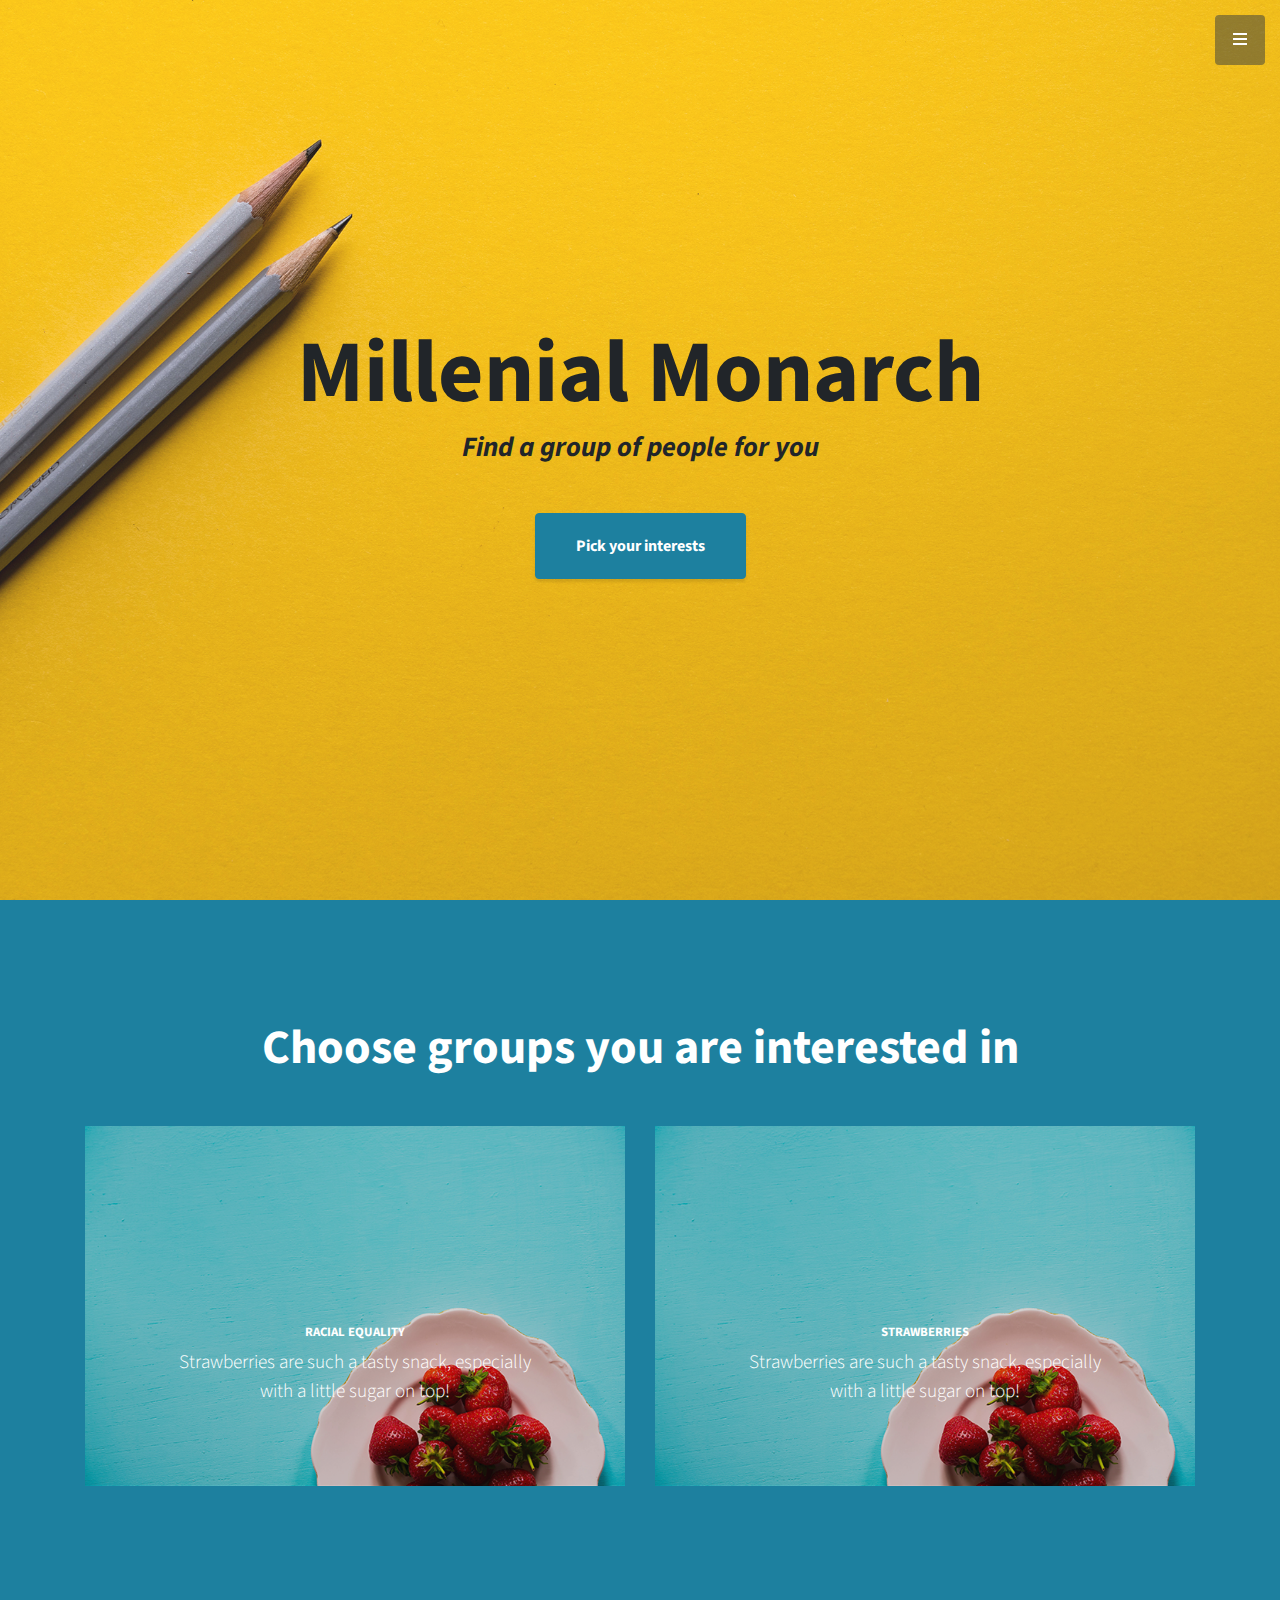
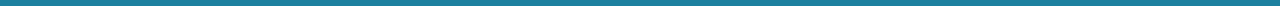
==== commit c484d4bc: "Just a random commit message." ====
--- a/startbootstrap-stylish-portfolio-gh-pages/index.html
+++ b/startbootstrap-stylish-portfolio-gh-pages/index.html
@@ -59,13 +59,13 @@
       <h3 class="mb-5">
         <em>Find a group of people for you</em>
       </h3>
-      <a class="btn btn-primary btn-xl js-scroll-trigger" href="#about">Find Out More</a>
+      <a class="btn btn-primary btn-xl js-scroll-trigger" href="#about">Pick your interests</a>
     </div>
     <div class="overlay"></div>
   </header>
 
   <!-- About -->
-  <section class="content-section bg-light" id="about">
+<!--   <section class="content-section bg-light" id="about">
     <div class="container text-center">
       <div class="row">
         <div class="col-lg-10 mx-auto">
@@ -76,70 +76,46 @@
         </div>
       </div>
     </div>
-  </section>
+  </section> -->
 
   <!-- Services -->
   <section class="content-section bg-primary text-white text-center" id="services">
     <div class="container">
       <div class="content-section-heading">
-        <h3 class="text-secondary mb-0">Services</h3>
-        <h2 class="mb-5">What We Offer</h2>
+        <h2 class="mb-5">Choose groups you are interested in</h2>
       </div>
       <div class="row">
-        <div class="col-lg-3 col-md-6 mb-5 mb-lg-0">
-          <span class="service-icon rounded-circle mx-auto mb-3">
-            <i class="icon-screen-smartphone"></i>
-          </span>
-          <h4>
-            <strong>Responsive</strong>
-          </h4>
-          <p class="text-faded mb-0">Looks great on any screen size!</p>
-        </div>
-        <div class="col-lg-3 col-md-6 mb-5 mb-lg-0">
-          <span class="service-icon rounded-circle mx-auto mb-3">
-            <i class="icon-pencil"></i>
-          </span>
-          <h4>
-            <strong>Redesigned</strong>
-          </h4>
-          <p class="text-faded mb-0">Freshly redesigned for Bootstrap 4.</p>
-        </div>
-        <div class="col-lg-3 col-md-6 mb-5 mb-md-0">
-          <span class="service-icon rounded-circle mx-auto mb-3">
-            <i class="icon-like"></i>
-          </span>
-          <h4>
-            <strong>Favorited</strong>
-          </h4>
-          <p class="text-faded mb-0">Millions of users
-            <i class="fas fa-heart"></i>
-            Start Bootstrap!</p>
-        </div>
-        <div class="col-lg-3 col-md-6">
-          <span class="service-icon rounded-circle mx-auto mb-3">
-            <i class="icon-mustache"></i>
-          </span>
-          <h4>
-            <strong>Question</strong>
-          </h4>
-          <p class="text-faded mb-0">I mustache you a question...</p>
+        <div class="col-lg-6">
+          <a class="portfolio-item" href="#">
+            <span class="caption">
+              <span class="caption-content">
+                <h2>Racial Equality</h2>
+                <p class="mb-0">Strawberries are such a tasty snack, especially with a little sugar on top!</p>
+              </span>
+            </span>
+            <img class="img-fluid" src="img/portfolio-3.jpg" alt="">
+          </a>
+        </div>
+    <div class="col-lg-6">
+          <a class="portfolio-item" href="#">
+            <span class="caption">
+              <span class="caption-content">
+                <h2>Strawberries</h2>
+                <p class="mb-0">Strawberries are such a tasty snack, especially with a little sugar on top!</p>
+              </span>
+            </span>
+            <img class="img-fluid" src="img/portfolio-3.jpg" alt="">
+          </a>
         </div>
       </div>
     </div>
   </section>
 
-  <!-- Callout -->
-  <section class="callout">
-    <div class="container text-center">
-      <h2 class="mx-auto mb-5">Welcome to
-        <em>your</em>
-        next website!</h2>
-      <a class="btn btn-primary btn-xl" href="https://startbootstrap.com/template-overviews/stylish-portfolio/">Download Now!</a>
-    </div>
-  </section>
-
-  <!-- Portfolio -->
-  <section class="content-section" id="portfolio">
+  <!-- Callout --><!-- 
+
+
+  Portfolio -->
+<!--   <section class="content-section" id="portfolio">
     <div class="container">
       <div class="content-section-heading text-center">
         <h3 class="text-secondary mb-0">Portfolio</h3>
@@ -192,28 +168,28 @@
         </div>
       </div>
     </div>
-  </section>
+  </section> -->
 
   <!-- Call to Action -->
-  <section class="content-section bg-primary text-white">
+<!--   <section class="content-section bg-primary text-white">
     <div class="container text-center">
       <h2 class="mb-4">The buttons below are impossible to resist...</h2>
       <a href="#" class="btn btn-xl btn-light mr-4">Click Me!</a>
       <a href="#" class="btn btn-xl btn-dark">Look at Me!</a>
     </div>
-  </section>
+  </section> -->
 
   <!-- Map -->
-  <section id="contact" class="map">
+<!--   <section id="contact" class="map">
     <iframe width="100%" height="100%" frameborder="0" scrolling="no" marginheight="0" marginwidth="0" src="https://maps.google.com/maps?f=q&amp;source=s_q&amp;hl=en&amp;geocode=&amp;q=Twitter,+Inc.,+Market+Street,+San+Francisco,+CA&amp;aq=0&amp;oq=twitter&amp;sll=28.659344,-81.187888&amp;sspn=0.128789,0.264187&amp;ie=UTF8&amp;hq=Twitter,+Inc.,+Market+Street,+San+Francisco,+CA&amp;t=m&amp;z=15&amp;iwloc=A&amp;output=embed"></iframe>
     <br />
     <small>
       <a href="https://maps.google.com/maps?f=q&amp;source=embed&amp;hl=en&amp;geocode=&amp;q=Twitter,+Inc.,+Market+Street,+San+Francisco,+CA&amp;aq=0&amp;oq=twitter&amp;sll=28.659344,-81.187888&amp;sspn=0.128789,0.264187&amp;ie=UTF8&amp;hq=Twitter,+Inc.,+Market+Street,+San+Francisco,+CA&amp;t=m&amp;z=15&amp;iwloc=A"></a>
     </small>
-  </section>
+  </section> -->
 
   <!-- Footer -->
-  <footer class="footer text-center">
+<!--   <footer class="footer text-center">
     <div class="container">
       <ul class="list-inline mb-5">
         <li class="list-inline-item">
@@ -234,7 +210,7 @@
       </ul>
       <p class="text-muted small mb-0">Copyright &copy; Your Website 2019</p>
     </div>
-  </footer>
+  </footer> -->
 
   <!-- Scroll to Top Button-->
   <a class="scroll-to-top rounded js-scroll-trigger" href="#page-top">
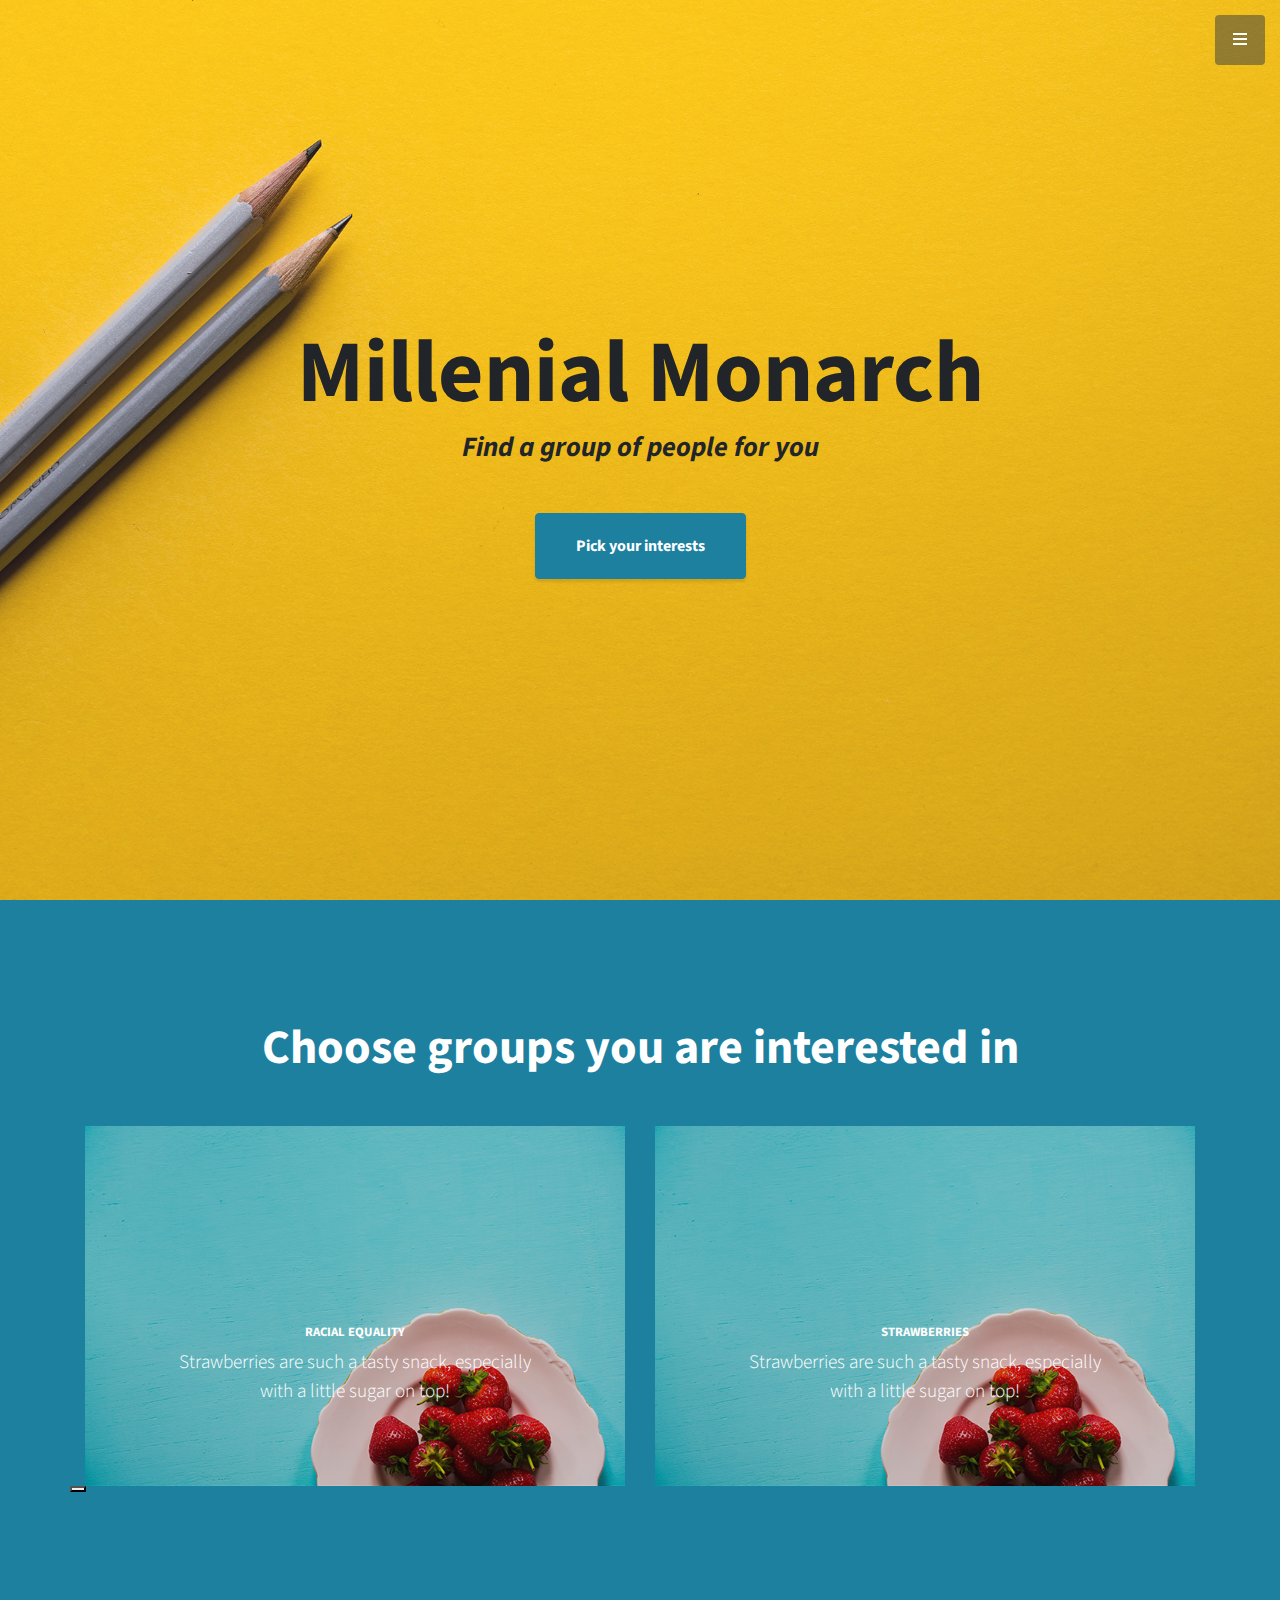
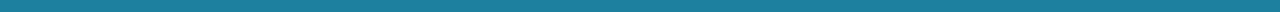
==== commit 21417b6d: "changing index" ====
--- a/startbootstrap-stylish-portfolio-gh-pages/index.html
+++ b/startbootstrap-stylish-portfolio-gh-pages/index.html
@@ -107,6 +107,7 @@
             <img class="img-fluid" src="img/portfolio-3.jpg" alt="">
           </a>
         </div>
+    <button> </button>
       </div>
     </div>
   </section>
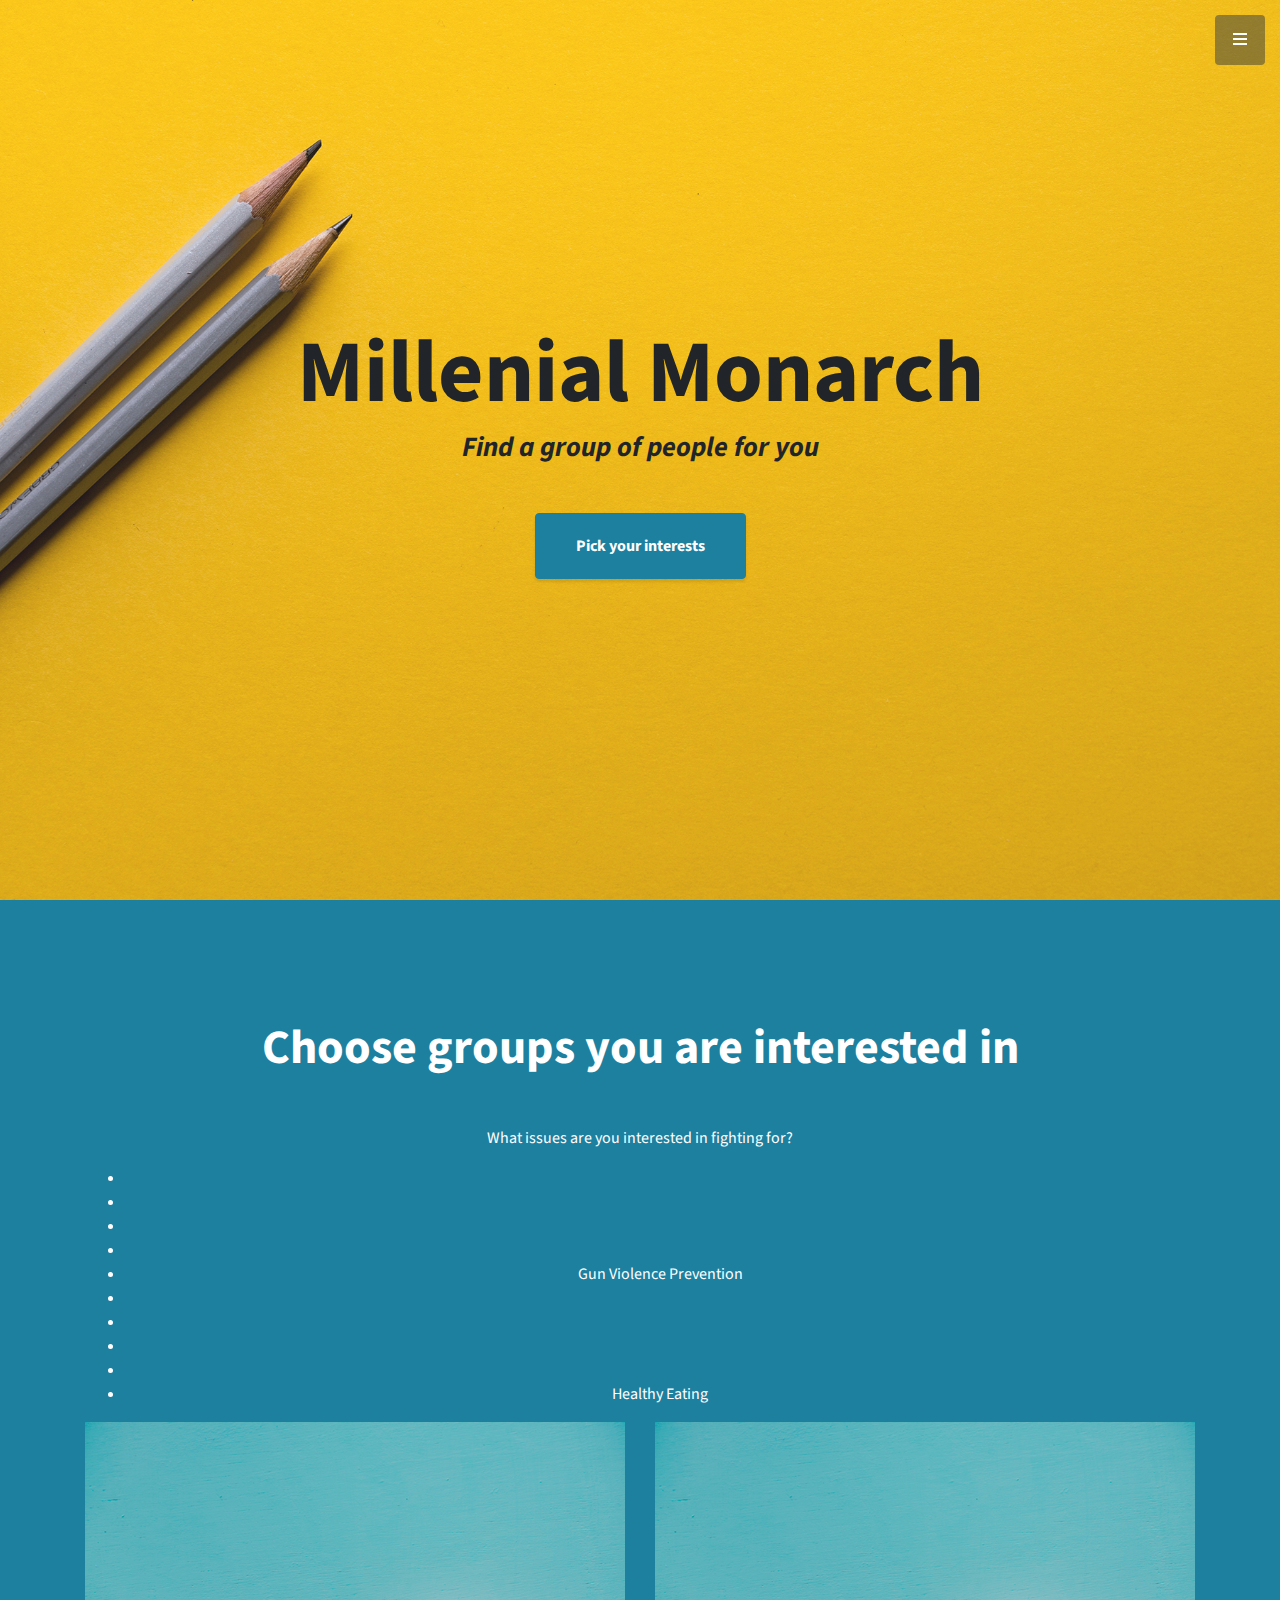
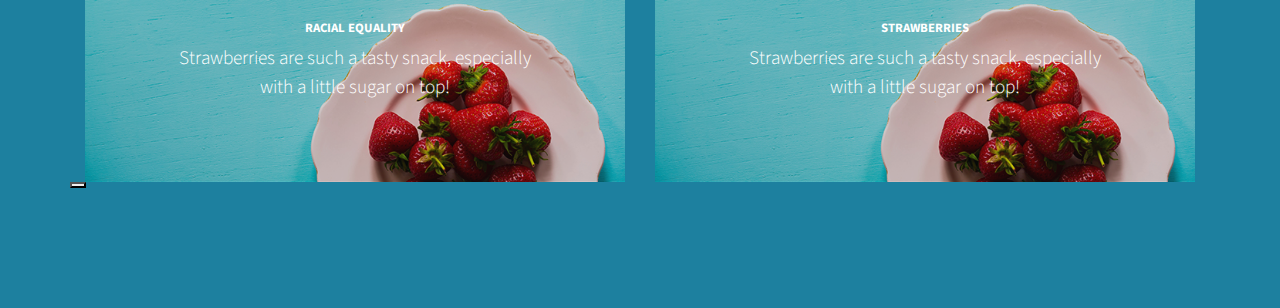
==== commit 598109bf: "adding climate change" ====
--- a/startbootstrap-stylish-portfolio-gh-pages/index.html
+++ b/startbootstrap-stylish-portfolio-gh-pages/index.html
@@ -84,6 +84,22 @@
       <div class="content-section-heading">
         <h2 class="mb-5">Choose groups you are interested in</h2>
       </div>
+        <p>
+    What issues are you interested in fighting for?</p>
+    <!-- TODO: Add an ordered list (numbered 1, 2, etc...) -->
+    <ul>
+      <li> <a href="racial_equality_link.html">Racial Equality </a></li>
+      <li> <a href="equality-sexes.html"> Equality between sexes (Feminism)</a></li>
+      <li> <a href="Poverty.html"> Ending poverty</a></li>
+      <li><a href="immigration.html"> Immigration</a></li>
+      <li> Gun Violence Prevention</li>
+      <li><a href="climatechange">Environmental Advocacy & Climate Change</a></li>
+      <li> <a href = "HumanTrafficking.html"> Human Trafficking </a></li>
+      <li> <a href="mental-health.html">Mental Health</a></li>
+      <li> <a href="education-for-everyone.html">Education for everyone</a></li>
+      <li> Healthy Eating</li>
+      <!-- Add more items -->
+    </ul>
       <div class="row">
         <div class="col-lg-6">
           <a class="portfolio-item" href="#">
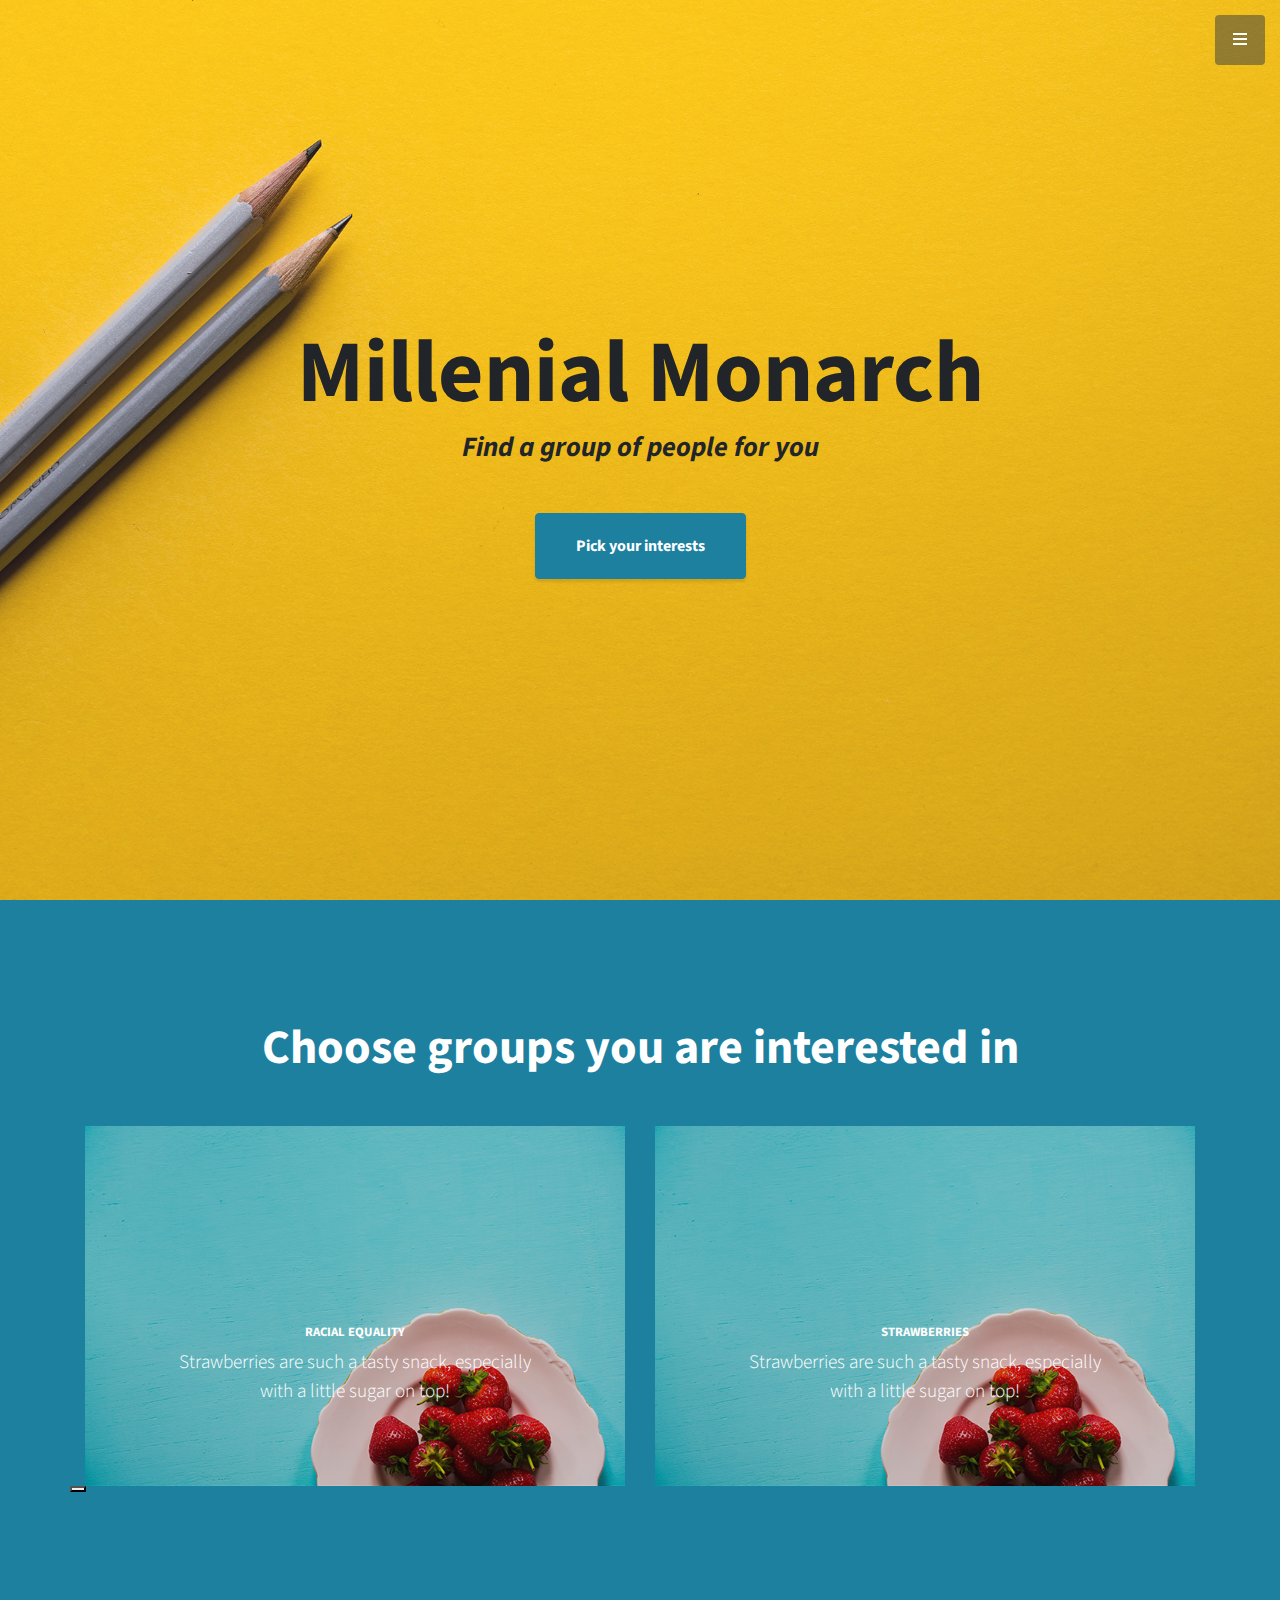
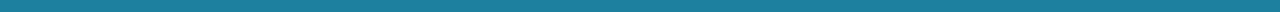
==== commit 4c1ba334: "climatechangeparagraph" ====
--- a/startbootstrap-stylish-portfolio-gh-pages/index.html
+++ b/startbootstrap-stylish-portfolio-gh-pages/index.html
@@ -84,22 +84,7 @@
       <div class="content-section-heading">
         <h2 class="mb-5">Choose groups you are interested in</h2>
       </div>
-        <p>
-    What issues are you interested in fighting for?</p>
-    <!-- TODO: Add an ordered list (numbered 1, 2, etc...) -->
-    <ul>
-      <li> <a href="racial_equality_link.html">Racial Equality </a></li>
-      <li> <a href="equality-sexes.html"> Equality between sexes (Feminism)</a></li>
-      <li> <a href="Poverty.html"> Ending poverty</a></li>
-      <li><a href="immigration.html"> Immigration</a></li>
-      <li> Gun Violence Prevention</li>
-      <li><a href="climatechange">Environmental Advocacy & Climate Change</a></li>
-      <li> <a href = "HumanTrafficking.html"> Human Trafficking </a></li>
-      <li> <a href="mental-health.html">Mental Health</a></li>
-      <li> <a href="education-for-everyone.html">Education for everyone</a></li>
-      <li> Healthy Eating</li>
-      <!-- Add more items -->
-    </ul>
+
       <div class="row">
         <div class="col-lg-6">
           <a class="portfolio-item" href="#">
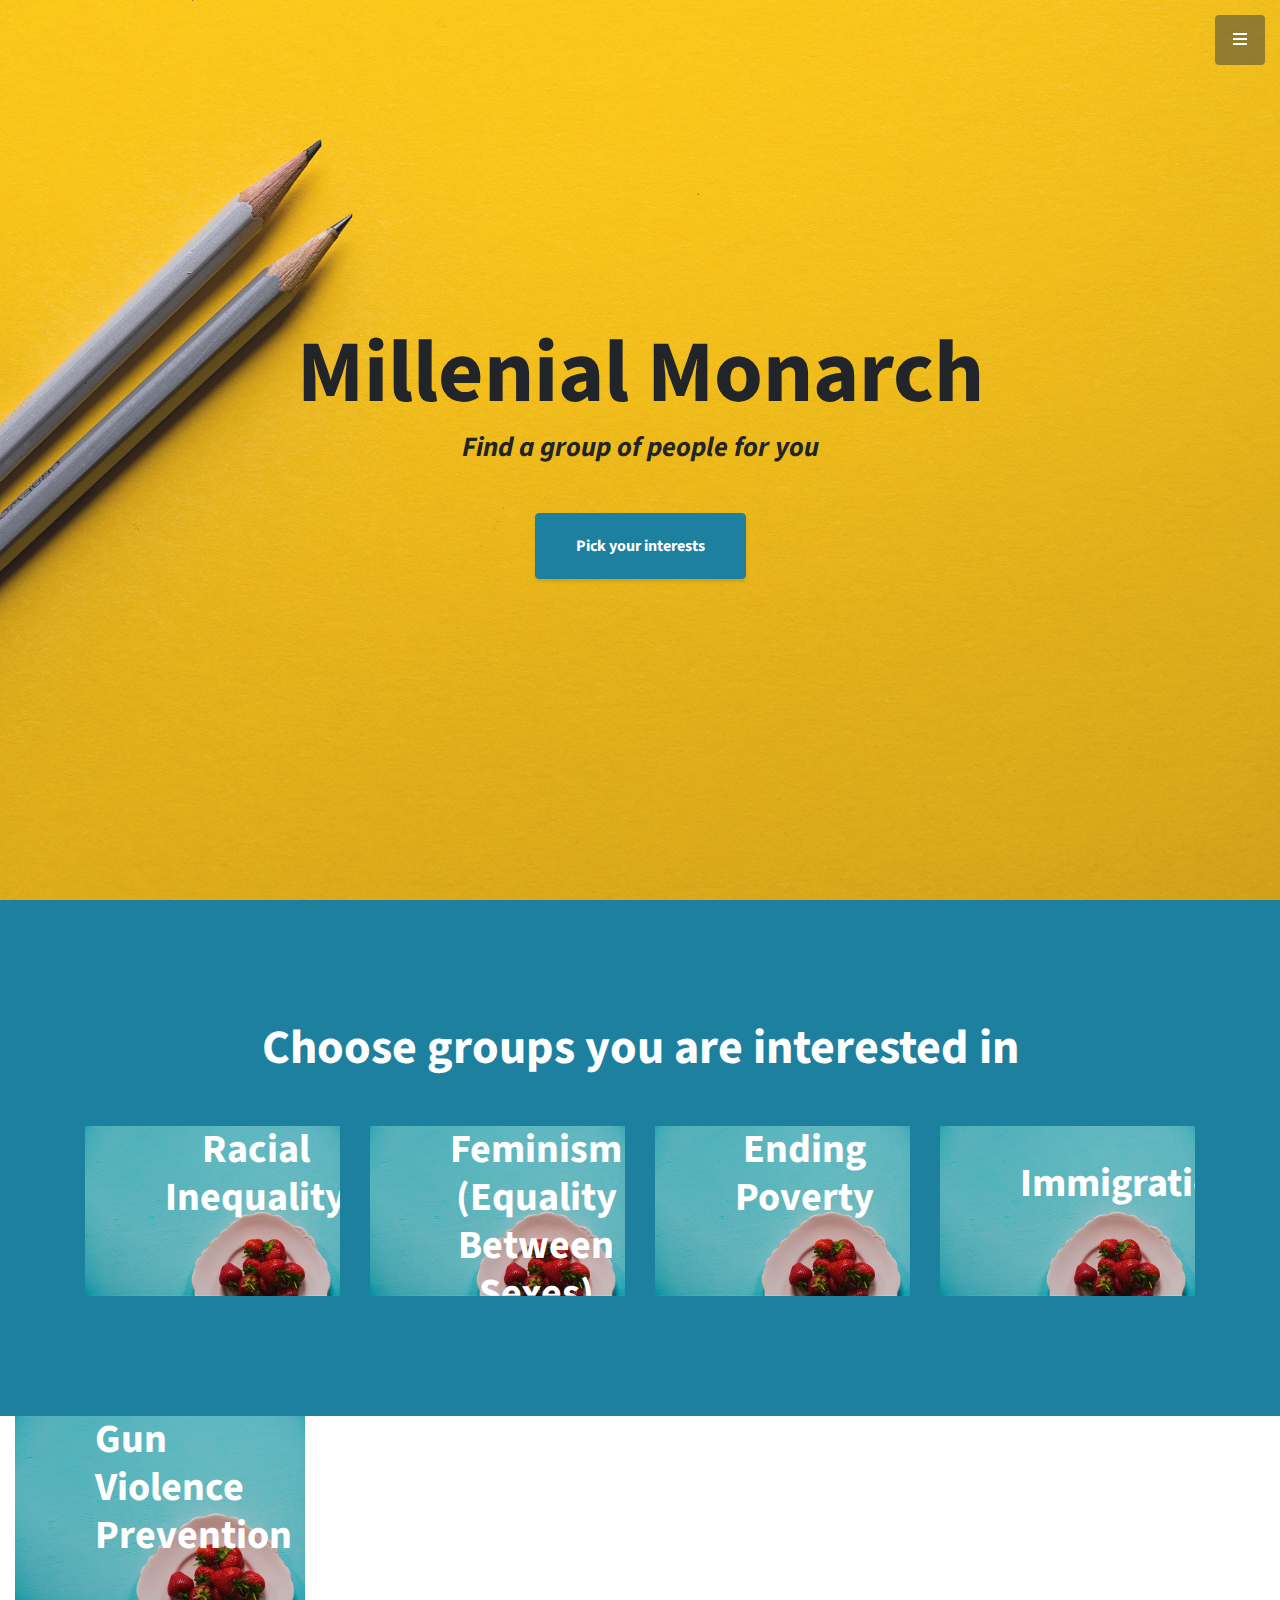
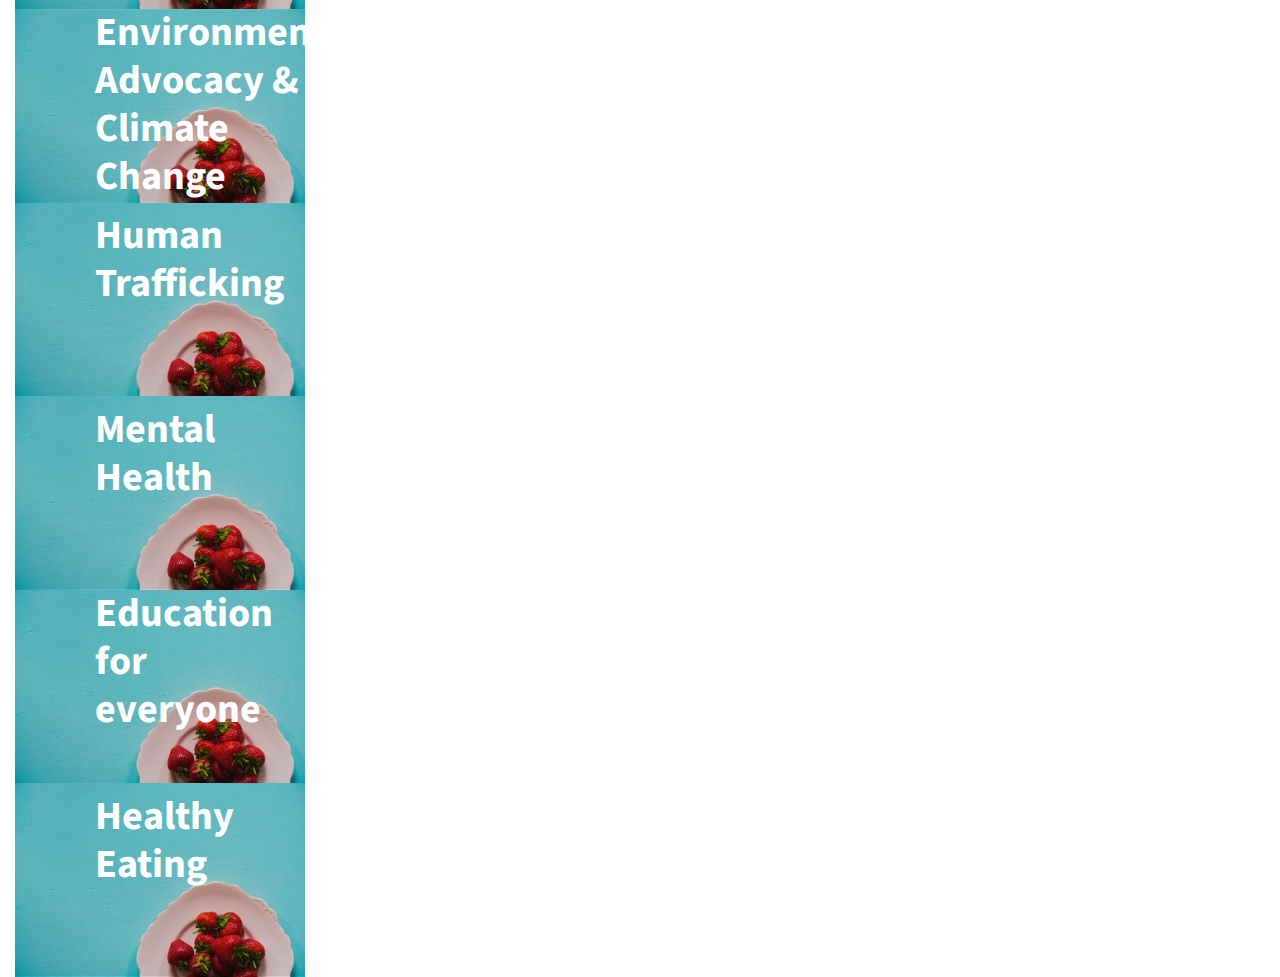
==== commit b649eed7: "template" ====
--- a/startbootstrap-stylish-portfolio-gh-pages/index.html
+++ b/startbootstrap-stylish-portfolio-gh-pages/index.html
@@ -31,23 +31,11 @@
   </a>
   <nav id="sidebar-wrapper">
     <ul class="sidebar-nav">
-      <li class="sidebar-brand">
-        <a class="js-scroll-trigger" href="#page-top">Start Bootstrap</a>
-      </li>
       <li class="sidebar-nav-item">
         <a class="js-scroll-trigger" href="#page-top">Home</a>
       </li>
       <li class="sidebar-nav-item">
         <a class="js-scroll-trigger" href="#about">About</a>
-      </li>
-      <li class="sidebar-nav-item">
-        <a class="js-scroll-trigger" href="#services">Services</a>
-      </li>
-      <li class="sidebar-nav-item">
-        <a class="js-scroll-trigger" href="#portfolio">Portfolio</a>
-      </li>
-      <li class="sidebar-nav-item">
-        <a class="js-scroll-trigger" href="#contact">Contact</a>
       </li>
     </ul>
   </nav>
@@ -59,7 +47,7 @@
       <h3 class="mb-5">
         <em>Find a group of people for you</em>
       </h3>
-      <a class="btn btn-primary btn-xl js-scroll-trigger" href="#about">Pick your interests</a>
+      <a class="btn btn-primary btn-xl js-scroll-trigger" href="#services">Pick your interests</a>
     </div>
     <div class="overlay"></div>
   </header>
@@ -84,135 +72,120 @@
       <div class="content-section-heading">
         <h2 class="mb-5">Choose groups you are interested in</h2>
       </div>
-
       <div class="row">
-        <div class="col-lg-6">
-          <a class="portfolio-item" href="#">
-            <span class="caption">
-              <span class="caption-content">
-                <h2>Racial Equality</h2>
-                <p class="mb-0">Strawberries are such a tasty snack, especially with a little sugar on top!</p>
-              </span>
-            </span>
-            <img class="img-fluid" src="img/portfolio-3.jpg" alt="">
-          </a>
-        </div>
-    <div class="col-lg-6">
-          <a class="portfolio-item" href="#">
-            <span class="caption">
-              <span class="caption-content">
-                <h2>Strawberries</h2>
-                <p class="mb-0">Strawberries are such a tasty snack, especially with a little sugar on top!</p>
-              </span>
-            </span>
-            <img class="img-fluid" src="img/portfolio-3.jpg" alt="">
-          </a>
-        </div>
-    <button> </button>
-      </div>
-    </div>
-  </section>
-
-  <!-- Callout --><!-- 
-
-
-  Portfolio -->
-<!--   <section class="content-section" id="portfolio">
-    <div class="container">
-      <div class="content-section-heading text-center">
-        <h3 class="text-secondary mb-0">Portfolio</h3>
-        <h2 class="mb-5">Recent Projects</h2>
-      </div>
-      <div class="row no-gutters">
-        <div class="col-lg-6">
-          <a class="portfolio-item" href="#">
-            <span class="caption">
-              <span class="caption-content">
-                <h2>Stationary</h2>
-                <p class="mb-0">A yellow pencil with envelopes on a clean, blue backdrop!</p>
-              </span>
-            </span>
-            <img class="img-fluid" src="img/portfolio-1.jpg" alt="">
-          </a>
-        </div>
-        <div class="col-lg-6">
-          <a class="portfolio-item" href="#">
-            <span class="caption">
-              <span class="caption-content">
-                <h2>Ice Cream</h2>
-                <p class="mb-0">A dark blue background with a colored pencil, a clip, and a tiny ice cream cone!</p>
-              </span>
-            </span>
-            <img class="img-fluid" src="img/portfolio-2.jpg" alt="">
-          </a>
-        </div>
-        <div class="col-lg-6">
-          <a class="portfolio-item" href="#">
-            <span class="caption">
-              <span class="caption-content">
-                <h2>Strawberries</h2>
-                <p class="mb-0">Strawberries are such a tasty snack, especially with a little sugar on top!</p>
-              </span>
-            </span>
-            <img class="img-fluid" src="img/portfolio-3.jpg" alt="">
-          </a>
-        </div>
-        <div class="col-lg-6">
-          <a class="portfolio-item" href="#">
-            <span class="caption">
-              <span class="caption-content">
-                <h2>Workspace</h2>
-                <p class="mb-0">A yellow workspace with some scissors, pencils, and other objects.</p>
-              </span>
-            </span>
-            <img class="img-fluid" src="img/portfolio-4.jpg" alt="">
-          </a>
-        </div>
-      </div>
-    </div>
-  </section> -->
-
-  <!-- Call to Action -->
-<!--   <section class="content-section bg-primary text-white">
-    <div class="container text-center">
-      <h2 class="mb-4">The buttons below are impossible to resist...</h2>
-      <a href="#" class="btn btn-xl btn-light mr-4">Click Me!</a>
-      <a href="#" class="btn btn-xl btn-dark">Look at Me!</a>
-    </div>
-  </section> -->
-
-  <!-- Map -->
-<!--   <section id="contact" class="map">
-    <iframe width="100%" height="100%" frameborder="0" scrolling="no" marginheight="0" marginwidth="0" src="https://maps.google.com/maps?f=q&amp;source=s_q&amp;hl=en&amp;geocode=&amp;q=Twitter,+Inc.,+Market+Street,+San+Francisco,+CA&amp;aq=0&amp;oq=twitter&amp;sll=28.659344,-81.187888&amp;sspn=0.128789,0.264187&amp;ie=UTF8&amp;hq=Twitter,+Inc.,+Market+Street,+San+Francisco,+CA&amp;t=m&amp;z=15&amp;iwloc=A&amp;output=embed"></iframe>
-    <br />
-    <small>
-      <a href="https://maps.google.com/maps?f=q&amp;source=embed&amp;hl=en&amp;geocode=&amp;q=Twitter,+Inc.,+Market+Street,+San+Francisco,+CA&amp;aq=0&amp;oq=twitter&amp;sll=28.659344,-81.187888&amp;sspn=0.128789,0.264187&amp;ie=UTF8&amp;hq=Twitter,+Inc.,+Market+Street,+San+Francisco,+CA&amp;t=m&amp;z=15&amp;iwloc=A"></a>
-    </small>
-  </section> -->
-
-  <!-- Footer -->
-<!--   <footer class="footer text-center">
-    <div class="container">
-      <ul class="list-inline mb-5">
-        <li class="list-inline-item">
-          <a class="social-link rounded-circle text-white mr-3" href="#">
-            <i class="icon-social-facebook"></i>
-          </a>
-        </li>
-        <li class="list-inline-item">
-          <a class="social-link rounded-circle text-white mr-3" href="#">
-            <i class="icon-social-twitter"></i>
-          </a>
-        </li>
-        <li class="list-inline-item">
-          <a class="social-link rounded-circle text-white" href="#">
-            <i class="icon-social-github"></i>
-          </a>
-        </li>
-      </ul>
-      <p class="text-muted small mb-0">Copyright &copy; Your Website 2019</p>
-    </div>
-  </footer> -->
+        <div class="col-3">
+          <a class="portfolio-item" href="../racial_equality_link.html">
+            <span class="caption">
+              <span class="caption-content">
+                <h1>Racial Inequality</h1>
+                <p class="mb-0"></p>
+              </span>
+            </span>
+            <img class="img-fluid" src="img/portfolio-3.jpg" alt="">
+          </a>
+        </div>
+        <div class="col-3">
+          <a class="portfolio-item" href="../equality-sexes.html">
+            <span class="caption">
+              <span class="caption-content">
+                <h1>Feminism (Equality Between Sexes)</h1>
+                <p class="mb-0"></p>
+              </span>
+            </span>
+            <img class="img-fluid" src="img/portfolio-3.jpg" alt="">
+          </a>
+        </div>
+        <div class="col-3">
+          <a class="portfolio-item" href="../poverty.html">
+            <span class="caption">
+              <span class="caption-content">
+                <h1>Ending Poverty</h1>
+                <p class="mb-0"></p>
+              </span>
+            </span>
+            <img class="img-fluid" src="img/portfolio-3.jpg" alt="">
+          </a>
+        </div>
+    <div class="col-3">
+          <a class="portfolio-item" href="../immigration.html">
+            <span class="caption">
+              <span class="caption-content">
+                <h1>Immigration</h1>
+                <p class="mb-0"></p>
+              </span>
+            </span>
+            <img class="img-fluid" src="img/portfolio-3.jpg" alt="">
+          </a>
+        </div>
+      </div>
+      </div>
+    </section>
+    <div class="col-3">
+          <a class="portfolio-item" href="../GunViolence.html">
+            <span class="caption">
+              <span class="caption-content">
+                <h1>Gun Violence Prevention</h1>
+                <p class="mb-0"></p>
+              </span>
+            </span>
+            <img class="img-fluid" src="img/portfolio-3.jpg" alt="">
+          </a>
+        </div>
+      <div class="col-3">
+          <a class="portfolio-item" href="../climatechange.html">
+            <span class="caption">
+              <span class="caption-content">
+                <h1>Environmental Advocacy & Climate Change</h1>
+                <p class="mb-0"></p>
+              </span>
+            </span>
+            <img class="img-fluid" src="img/portfolio-3.jpg" alt="">
+          </a>
+        </div>
+      <div class="col-3">
+          <a class="portfolio-item" href="../HumanTrafficking.html">
+            <span class="caption">
+              <span class="caption-content">
+                <h1>Human Trafficking</h1>
+                <p class="mb-0"></p>
+              </span>
+            </span>
+            <img class="img-fluid" src="img/portfolio-3.jpg" alt="">
+          </a>
+        </div>
+      <div class="col-3">
+          <a class="portfolio-item" href="../mental-health.html">
+            <span class="caption">
+              <span class="caption-content">
+                <h1>Mental Health</h1>
+                <p class="mb-0"></p>
+              </span>
+            </span>
+            <img class="img-fluid" src="img/portfolio-3.jpg" alt="">
+          </a>
+        </div>
+      <div class="col-3">
+          <a class="portfolio-item" href="../education-for-everyone.html">
+            <span class="caption">
+              <span class="caption-content">
+                <h1>Education for everyone</h1>
+                <p class="mb-0"></p>
+              </span>
+            </span>
+            <img class="img-fluid" src="img/portfolio-3.jpg" alt="">
+          </a>
+        </div>
+      <div class="col-3">
+          <a class="portfolio-item" href="../HealthyEating.html">
+            <span class="caption">
+              <span class="caption-content">
+                <h1>Healthy Eating </h1>
+                <p class="mb-0"></p>
+              </span>
+            </span>
+            <img class="img-fluid" src="img/portfolio-3.jpg" alt="">
+          </a>
+        </div>
 
   <!-- Scroll to Top Button-->
   <a class="scroll-to-top rounded js-scroll-trigger" href="#page-top">
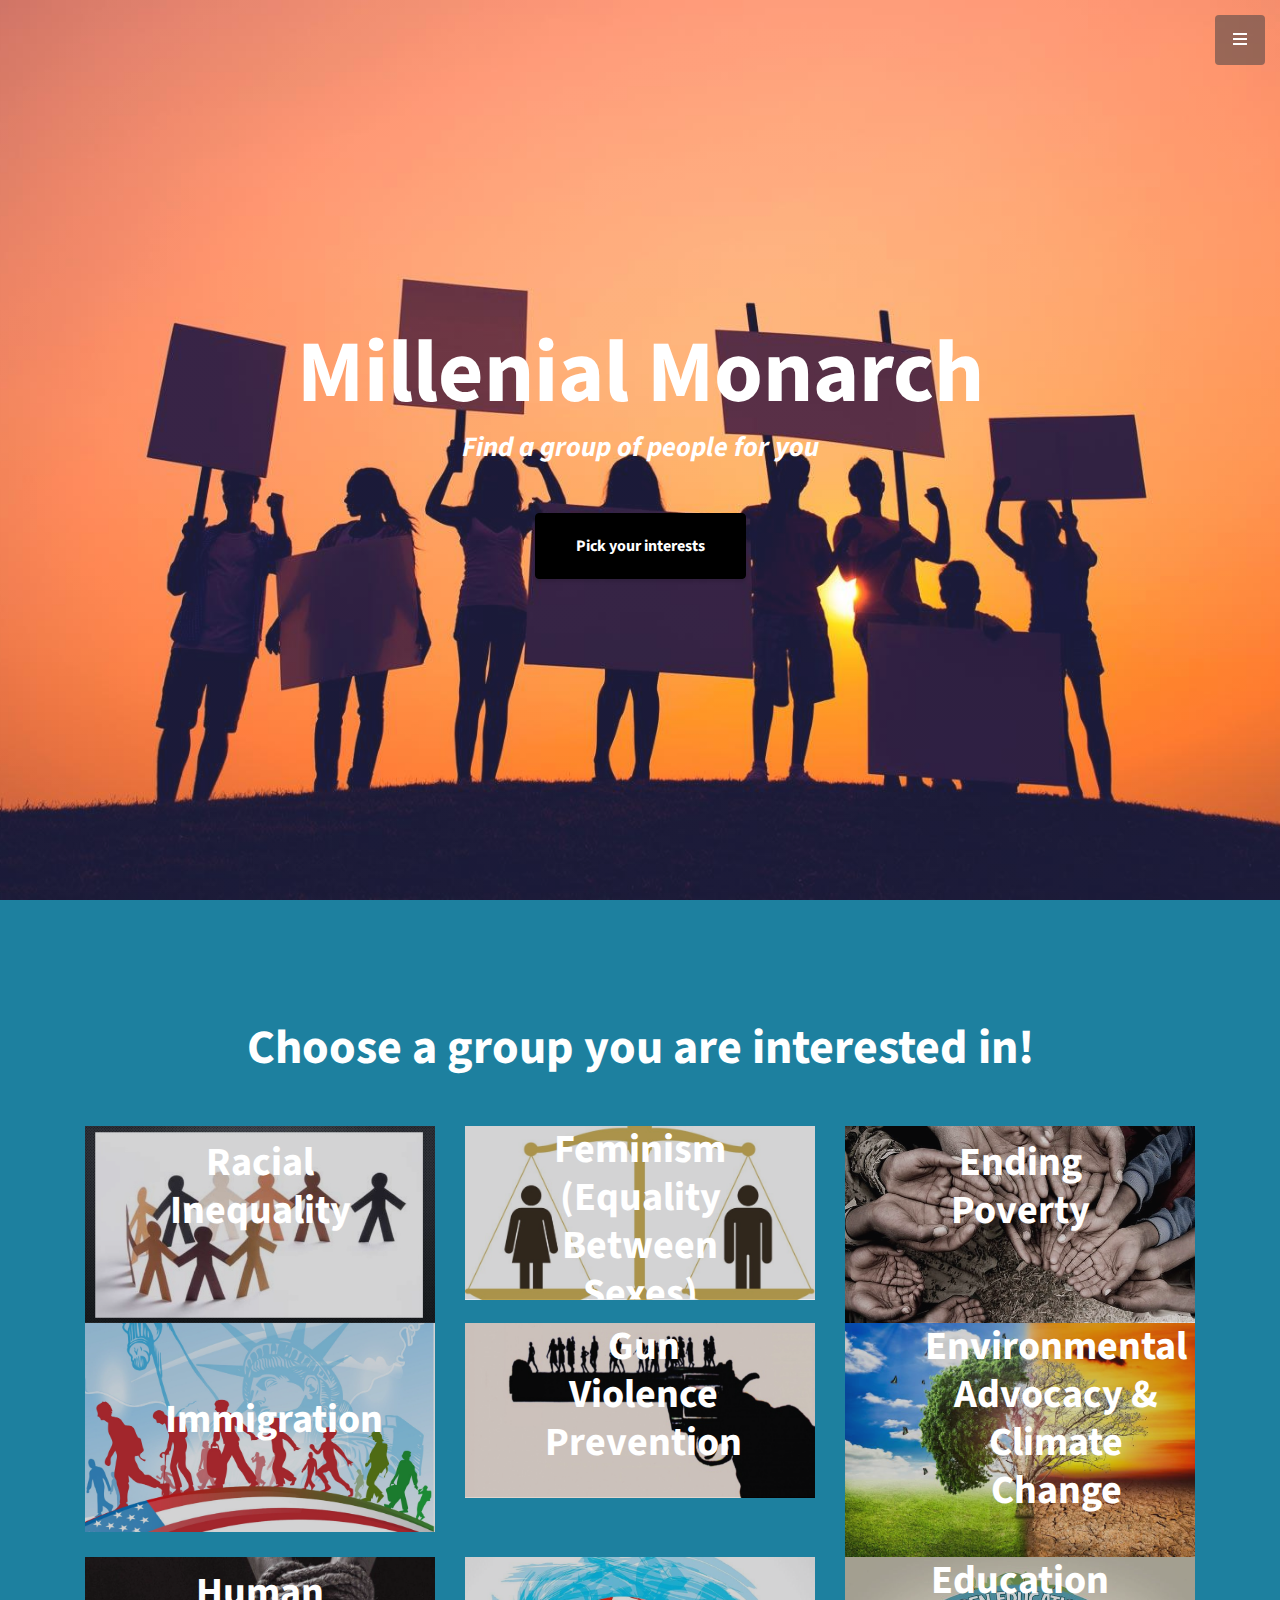
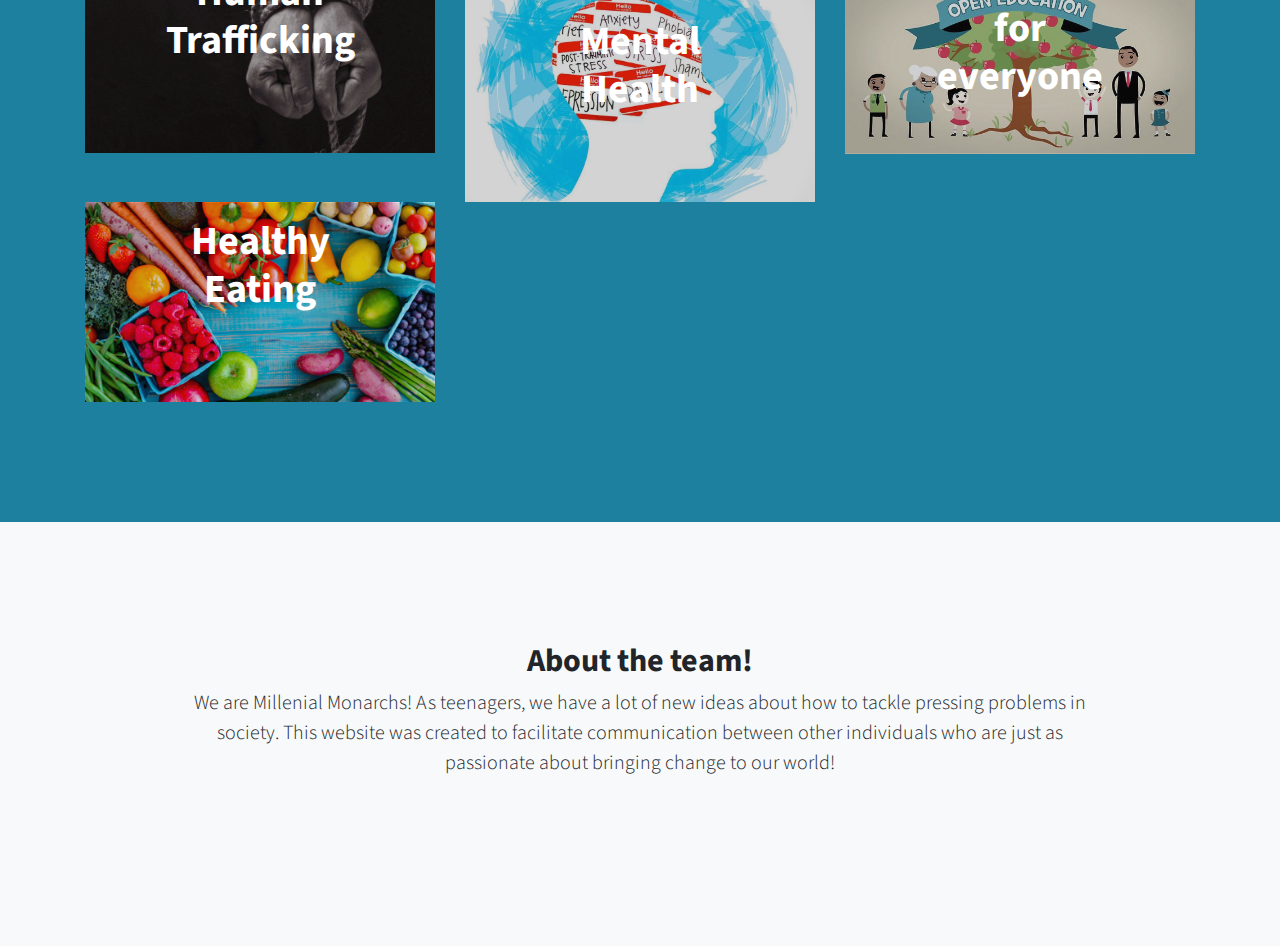
==== commit 2a5d3dc1: "template" ====
--- a/startbootstrap-stylish-portfolio-gh-pages/index.html
+++ b/startbootstrap-stylish-portfolio-gh-pages/index.html
@@ -20,6 +20,12 @@
 
   <!-- Custom CSS -->
   <link href="css/stylish-portfolio.min.css" rel="stylesheet">
+  <style>
+    .img-fluid {
+      max-width: 100%;
+      height: auto;
+    }
+  </style>
 
 </head>
 
@@ -42,7 +48,8 @@
 
   <!-- Header -->
   <header class="masthead d-flex">
-    <div class="container text-center my-auto">
+<!--     <img class="img-fluid" src="../assets/ImageforIndex.jpg" alt="">
+ -->    <div class="container text-center my-auto">
       <h1 class="mb-1">Millenial Monarch</h1>
       <h3 class="mb-5">
         <em>Find a group of people for you</em>
@@ -52,28 +59,16 @@
     <div class="overlay"></div>
   </header>
 
-  <!-- About -->
-<!--   <section class="content-section bg-light" id="about">
-    <div class="container text-center">
-      <div class="row">
-        <div class="col-lg-10 mx-auto">
-          <h2>Stylish Portfolio is the perfect theme for your next project!</h2>
-          <p class="lead mb-5">This theme features a flexible, UX friendly sidebar menu and stock photos from our friends at
-            <a href="https://unsplash.com/">Unsplash</a>!</p>
-          <a class="btn btn-dark btn-xl js-scroll-trigger" href="#services">What We Offer</a>
-        </div>
-      </div>
-    </div>
-  </section> -->
+
 
   <!-- Services -->
   <section class="content-section bg-primary text-white text-center" id="services">
     <div class="container">
       <div class="content-section-heading">
-        <h2 class="mb-5">Choose groups you are interested in</h2>
+        <h2 class="mb-5">Choose a group you are interested in!</h2>
       </div>
       <div class="row">
-        <div class="col-3">
+        <div class="col-4">
           <a class="portfolio-item" href="../racial_equality_link.html">
             <span class="caption">
               <span class="caption-content">
@@ -81,10 +76,10 @@
                 <p class="mb-0"></p>
               </span>
             </span>
-            <img class="img-fluid" src="img/portfolio-3.jpg" alt="">
-          </a>
-        </div>
-        <div class="col-3">
+            <img class="img-fluid" src="../assets/Racialinequality.jpg" alt="">
+          </a>
+        </div>
+        <div class="col-4">
           <a class="portfolio-item" href="../equality-sexes.html">
             <span class="caption">
               <span class="caption-content">
@@ -92,10 +87,10 @@
                 <p class="mb-0"></p>
               </span>
             </span>
-            <img class="img-fluid" src="img/portfolio-3.jpg" alt="">
-          </a>
-        </div>
-        <div class="col-3">
+            <img class="img-fluid" src="../assets/EqualityBetweenSexes.jpg" alt="">
+          </a>
+        </div>
+        <div class="col-4">
           <a class="portfolio-item" href="../poverty.html">
             <span class="caption">
               <span class="caption-content">
@@ -103,10 +98,12 @@
                 <p class="mb-0"></p>
               </span>
             </span>
-            <img class="img-fluid" src="img/portfolio-3.jpg" alt="">
-          </a>
-        </div>
-    <div class="col-3">
+            <img class="img-fluid" src="../assets/EndingPoverty.jpg" alt="">
+          </a>
+        </div>
+      </div>
+  <div class="row">
+    <div class="col-4">
           <a class="portfolio-item" href="../immigration.html">
             <span class="caption">
               <span class="caption-content">
@@ -114,79 +111,82 @@
                 <p class="mb-0"></p>
               </span>
             </span>
-            <img class="img-fluid" src="img/portfolio-3.jpg" alt="">
+            <img class="img-fluid" src="../assets/Immigration.jpg" alt="">
+          </a>
+        </div>
+      <div class="col-4">
+          <a class="portfolio-item" href="../GunViolence.html">
+            <span class="caption">
+              <span class="caption-content">
+                <h1>Gun Violence Prevention</h1>
+                <p class="mb-0"></p>
+              </span>
+            </span>
+            <img class="img-fluid" src="../assets/GunViolence.jpg" alt="">
+          </a>
+        </div>
+      <div class="col-4">
+          <a class="portfolio-item" href="../climatechange.html">
+            <span class="caption">
+              <span class="caption-content">
+                <h1>Environmental Advocacy & Climate Change</h1>
+                <p class="mb-0"></p>
+              </span>
+            </span>
+            <img class="img-fluid" src="../assets/ClimateChange.jpg" alt="">
+          </a>
+        </div>
+      </div>
+    <div class="row"> 
+      <div class="col-4">
+          <a class="portfolio-item" href="../HumanTrafficking.html">
+            <span class="caption">
+              <span class="caption-content">
+                <h1>Human Trafficking</h1>
+                <p class="mb-0"></p>
+              </span>
+            </span>
+            <img class="img-fluid" src="../assets/HumanTrafficking.jpeg" alt="">
+          </a>
+        </div>
+      <div class="col-4">
+          <a class="portfolio-item" href="../mental-health.html">
+            <span class="caption">
+              <span class="caption-content">
+                <h1>Mental Health</h1>
+                <p class="mb-0"></p>
+              </span>
+            </span>
+            <img class="img-fluid" src="../assets/MentalHeath.jpg" alt="">
+          </a>
+        </div>    
+      <div class="col-4">
+          <a class="portfolio-item" href="../education-for-everyone.html">
+            <span class="caption">
+              <span class="caption-content">
+                <h1>Education for everyone</h1>
+                <p class="mb-0"></p>
+              </span>
+            </span>
+            <img class="img-fluid" src="../assets/EducationForEveryone.jpg" alt="">
+          </a>
+        </div>
+      </div>
+    <div class="row"> 
+      <div class="col-4">
+          <a class="portfolio-item" href="../HealthyEating.html">
+            <span class="caption">
+              <span class="caption-content">
+                <h1>Healthy Eating </h1>
+                <p class="mb-0"></p>
+              </span>
+            </span>
+            <img class="img-fluid" src="../assets/vegetables1.png" alt="">
           </a>
         </div>
       </div>
       </div>
     </section>
-    <div class="col-3">
-          <a class="portfolio-item" href="../GunViolence.html">
-            <span class="caption">
-              <span class="caption-content">
-                <h1>Gun Violence Prevention</h1>
-                <p class="mb-0"></p>
-              </span>
-            </span>
-            <img class="img-fluid" src="img/portfolio-3.jpg" alt="">
-          </a>
-        </div>
-      <div class="col-3">
-          <a class="portfolio-item" href="../climatechange.html">
-            <span class="caption">
-              <span class="caption-content">
-                <h1>Environmental Advocacy & Climate Change</h1>
-                <p class="mb-0"></p>
-              </span>
-            </span>
-            <img class="img-fluid" src="img/portfolio-3.jpg" alt="">
-          </a>
-        </div>
-      <div class="col-3">
-          <a class="portfolio-item" href="../HumanTrafficking.html">
-            <span class="caption">
-              <span class="caption-content">
-                <h1>Human Trafficking</h1>
-                <p class="mb-0"></p>
-              </span>
-            </span>
-            <img class="img-fluid" src="img/portfolio-3.jpg" alt="">
-          </a>
-        </div>
-      <div class="col-3">
-          <a class="portfolio-item" href="../mental-health.html">
-            <span class="caption">
-              <span class="caption-content">
-                <h1>Mental Health</h1>
-                <p class="mb-0"></p>
-              </span>
-            </span>
-            <img class="img-fluid" src="img/portfolio-3.jpg" alt="">
-          </a>
-        </div>
-      <div class="col-3">
-          <a class="portfolio-item" href="../education-for-everyone.html">
-            <span class="caption">
-              <span class="caption-content">
-                <h1>Education for everyone</h1>
-                <p class="mb-0"></p>
-              </span>
-            </span>
-            <img class="img-fluid" src="img/portfolio-3.jpg" alt="">
-          </a>
-        </div>
-      <div class="col-3">
-          <a class="portfolio-item" href="../HealthyEating.html">
-            <span class="caption">
-              <span class="caption-content">
-                <h1>Healthy Eating </h1>
-                <p class="mb-0"></p>
-              </span>
-            </span>
-            <img class="img-fluid" src="img/portfolio-3.jpg" alt="">
-          </a>
-        </div>
-
   <!-- Scroll to Top Button-->
   <a class="scroll-to-top rounded js-scroll-trigger" href="#page-top">
     <i class="fas fa-angle-up"></i>
@@ -201,7 +201,17 @@
 
   <!-- Custom scripts for this template -->
   <script src="js/stylish-portfolio.min.js"></script>
-
+  <!-- About -->
+  <section class="content-section bg-light" id="about">
+    <div class="container text-center">
+      <div class="row">
+        <div class="col-lg-10 mx-auto">
+          <h2>About the team!</h2>
+          <p class="lead mb-5">We are Millenial Monarchs! As teenagers, we have a lot of new ideas about how to tackle pressing problems in society. This website was created to facilitate communication between other individuals who are just as passionate about bringing change to our world!</p>
+        </div>
+      </div>
+    </div>
+  </section>
 </body>
 
 </html>
--- a/startbootstrap-stylish-portfolio-gh-pages/css/stylish-portfolio.min.css
+++ b/startbootstrap-stylish-portfolio-gh-pages/css/stylish-portfolio.min.css
@@ -2,4 +2,11 @@
  * Start Bootstrap - Stylish Portfolio v5.0.3 (https://startbootstrap.com/template-overviews/stylish-portfolio)
  * Copyright 2013-2019 Start Bootstrap
  * Licensed under MIT (https://github.com/BlackrockDigital/startbootstrap-stylish-portfolio/blob/master/LICENSE)
- */body,html{width:100%;height:100%}body{font-family:'Source Sans Pro'}.btn-xl{padding:1.25rem 2.5rem}.content-section{padding-top:7.5rem;padding-bottom:7.5rem}.content-section-heading h2{font-size:3rem}.content-section-heading h3{font-size:1rem;text-transform:uppercase}h1,h2,h3,h4,h5,h6{font-weight:700}.text-faded{color:rgba(255,255,255,.7)}.map{height:30rem}@media (max-width:992px){.map{height:75%}}.map iframe{pointer-events:none}.scroll-to-top{position:fixed;right:15px;bottom:15px;display:none;width:50px;height:50px;text-align:center;color:#fff;background:rgba(52,58,64,.5);line-height:45px}.scroll-to-top:focus,.scroll-to-top:hover{color:#fff}.scroll-to-top:hover{background:#343a40}.scroll-to-top i{font-weight:800}.masthead{min-height:30rem;position:relative;display:table;width:100%;height:auto;padding-top:8rem;padding-bottom:8rem;background:-webkit-gradient(linear,left top,right top,from(rgba(255,255,255,.1)),to(rgba(255,255,255,.1))),url(../img/bg-masthead.jpg);background:linear-gradient(90deg,rgba(255,255,255,.1) 0,rgba(255,255,255,.1) 100%),url(../img/bg-masthead.jpg);background-position:center center;background-repeat:no-repeat;background-size:cover}.masthead h1{font-size:4rem;margin:0;padding:0}@media (min-width:992px){.masthead{height:100vh}.masthead h1{font-size:5.5rem}}#sidebar-wrapper{position:fixed;z-index:2;right:0;width:250px;height:100%;-webkit-transition:all .4s ease 0s;transition:all .4s ease 0s;-webkit-transform:translateX(250px);transform:translateX(250px);background:#1d809f;border-left:1px solid rgba(255,255,255,.1)}.sidebar-nav{position:absolute;top:0;width:250px;margin:0;padding:0;list-style:none}.sidebar-nav li.sidebar-nav-item a{display:block;text-decoration:none;color:#fff;padding:15px}.sidebar-nav li a:hover{text-decoration:none;color:#fff;background:rgba(255,255,255,.2)}.sidebar-nav li a:active,.sidebar-nav li a:focus{text-decoration:none}.sidebar-nav>.sidebar-brand{font-size:1.2rem;background:rgba(52,58,64,.1);height:80px;line-height:50px;padding-top:15px;padding-bottom:15px;padding-left:15px}.sidebar-nav>.sidebar-brand a{color:#fff}.sidebar-nav>.sidebar-brand a:hover{color:#fff;background:0 0}#sidebar-wrapper.active{right:250px;width:250px;-webkit-transition:all .4s ease 0s;transition:all .4s ease 0s}.menu-toggle{position:fixed;right:15px;top:15px;width:50px;height:50px;text-align:center;color:#fff;background:rgba(52,58,64,.5);line-height:50px;z-index:999}.menu-toggle:focus,.menu-toggle:hover{color:#fff}.menu-toggle:hover{background:#343a40}.service-icon{background-color:#fff;color:#1d809f;height:7rem;width:7rem;display:block;line-height:7.5rem;font-size:2.25rem;-webkit-box-shadow:0 3px 3px 0 rgba(0,0,0,.1);box-shadow:0 3px 3px 0 rgba(0,0,0,.1)}.callout{padding:15rem 0;background:-webkit-gradient(linear,left top,right top,from(rgba(255,255,255,.1)),to(rgba(255,255,255,.1))),url(../img/bg-callout.jpg);background:linear-gradient(90deg,rgba(255,255,255,.1) 0,rgba(255,255,255,.1) 100%),url(../img/bg-callout.jpg);background-position:center center;background-repeat:no-repeat;background-size:cover}.callout h2{font-size:3.5rem;font-weight:700;display:block;max-width:30rem}.portfolio-item{display:block;position:relative;overflow:hidden;max-width:530px;margin:auto auto 1rem}.portfolio-item .caption{display:-webkit-box;display:-ms-flexbox;display:flex;height:100%;width:100%;background-color:rgba(33,37,41,.2);position:absolute;top:0;bottom:0;z-index:1}.portfolio-item .caption .caption-content{color:#fff;margin:auto 2rem 2rem}.portfolio-item .caption .caption-content h2{font-size:.8rem;text-transform:uppercase}.portfolio-item .caption .caption-content p{font-weight:300;font-size:1.2rem}@media (min-width:992px){.portfolio-item{max-width:none;margin:0}.portfolio-item .caption{-webkit-transition:-webkit-clip-path .25s ease-out,background-color .7s;-webkit-clip-path:inset(0);clip-path:inset(0)}.portfolio-item .caption .caption-content{-webkit-transition:opacity .25s;transition:opacity .25s;margin-left:5rem;margin-right:5rem;margin-bottom:5rem}.portfolio-item img{-webkit-transition:-webkit-clip-path .25s ease-out;-webkit-clip-path:inset(-1px);clip-path:inset(-1px)}.portfolio-item:hover img{-webkit-clip-path:inset(2rem);clip-path:inset(2rem)}.portfolio-item:hover .caption{background-color:rgba(29,128,159,.9);-webkit-clip-path:inset(2rem);clip-path:inset(2rem)}}footer.footer{padding-top:5rem;padding-bottom:5rem}footer.footer .social-link{display:block;height:4rem;width:4rem;line-height:4.3rem;font-size:1.5rem;background-color:#1d809f;-webkit-transition:background-color .15s ease-in-out;transition:background-color .15s ease-in-out;-webkit-box-shadow:0 3px 3px 0 rgba(0,0,0,.1);box-shadow:0 3px 3px 0 rgba(0,0,0,.1)}footer.footer .social-link:hover{background-color:#155d74;text-decoration:none}a{color:#1d809f}a:active,a:focus,a:hover{color:#155d74}.btn-primary{background-color:#1d809f!important;border-color:#1d809f!important;color:#fff!important}.btn-primary:active,.btn-primary:focus,.btn-primary:hover{background-color:#155d74!important;border-color:#155d74!important}.btn-secondary{background-color:#ecb807!important;border-color:#ecb807!important;color:#fff!important}.btn-secondary:active,.btn-secondary:focus,.btn-secondary:hover{background-color:#ba9106!important;border-color:#ba9106!important}.btn-dark{color:#fff!important}.btn{-webkit-box-shadow:0 3px 3px 0 rgba(0,0,0,.1);box-shadow:0 3px 3px 0 rgba(0,0,0,.1);font-weight:700}.bg-primary{background-color:#1d809f!important}.text-primary{color:#1d809f!important}.text-secondary{color:#ecb807!important}+ */body,html{width:100%;height:100%}body{font-family:'Source Sans Pro'}.btn-xl{padding:1.25rem 2.5rem}.content-section{padding-top:7.5rem;padding-bottom:7.5rem}.content-section-heading h2{font-size:3rem}.content-section-heading h3{font-size:1rem;text-transform:uppercase}h1,h2,h3,h4,h5,h6{font-weight:700}.text-faded{color:rgba(255,255,255,.7)}.map{height:30rem}@media (max-width:992px){.map{height:75%}}.map iframe{pointer-events:none}.scroll-to-top{position:fixed;right:15px;bottom:15px;display:none;width:50px;height:50px;text-align:center;color:#fff;background:rgba(52,58,64,.5);line-height:45px}.scroll-to-top:focus,.scroll-to-top:hover{color:#fff}.scroll-to-top:hover{background:#343a40}.scroll-to-top i{font-weight:800}.masthead{min-height:30rem;position:relative;display:table;width:100%;height:auto;padding-top:8rem;padding-bottom:8rem;background:-webkit-gradient(linear,left top,right top,from(rgba(255,255,255,.1)),to(rgba(255,255,255,.1))),url(../assets/ImageforIndex.jpg);background:linear-gradient(90deg,rgba(255,255,255,.1) 0,rgba(255,255,255,.1) 100%),url(../../assets/ImageforIndex.jpg);background-position:center center;background-repeat:no-repeat;background-size:cover}.masthead h1{font-size:4rem;margin:0;padding:0}@media (min-width:992px){.masthead{height:100vh}.masthead h1{font-size:5.5rem}}#sidebar-wrapper{position:fixed;z-index:2;right:0;width:250px;height:100%;-webkit-transition:all .4s ease 0s;transition:all .4s ease 0s;-webkit-transform:translateX(250px);transform:translateX(250px);background:#1d809f;border-left:1px solid rgba(255,255,255,.1)}.sidebar-nav{position:absolute;top:0;width:250px;margin:0;padding:0;list-style:none}.sidebar-nav li.sidebar-nav-item a{display:block;text-decoration:none;color:#fff;padding:15px}.sidebar-nav li a:hover{text-decoration:none;color:#fff;background:rgba(255,255,255,.2)}.sidebar-nav li a:active,.sidebar-nav li a:focus{text-decoration:none}.sidebar-nav>.sidebar-brand{font-size:1.2rem;background:rgba(52,58,64,.1);height:80px;line-height:50px;padding-top:15px;padding-bottom:15px;padding-left:15px}.sidebar-nav>.sidebar-brand a{color:#fff}.sidebar-nav>.sidebar-brand a:hover{color:#fff;background:0 0}#sidebar-wrapper.active{right:250px;width:250px;-webkit-transition:all .4s ease 0s;transition:all .4s ease 0s}.menu-toggle{position:fixed;right:15px;top:15px;width:50px;height:50px;text-align:center;color:#fff;background:rgba(52,58,64,.5);line-height:50px;z-index:999}.menu-toggle:focus,.menu-toggle:hover{color:#fff}.menu-toggle:hover{background:#343a40}.service-icon{background-color:#fff;color:#1d809f;height:7rem;width:7rem;display:block;line-height:7.5rem;font-size:2.25rem;-webkit-box-shadow:0 3px 3px 0 rgba(0,0,0,.1);box-shadow:0 3px 3px 0 rgba(0,0,0,.1)}.callout{padding:15rem 0;background:-webkit-gradient(linear,left top,right top,from(rgba(255,255,255,.1)),to(rgba(255,255,255,.1))),url(../img/bg-callout.jpg);background:linear-gradient(90deg,rgba(255,255,255,.1) 0,rgba(255,255,255,.1) 100%),url(../img/bg-callout.jpg);background-position:center center;background-repeat:no-repeat;background-size:cover}.callout h2{font-size:3.5rem;font-weight:700;display:block;max-width:30rem}.portfolio-item{display:block;position:relative;overflow:hidden;max-width:530px;margin:auto auto 1rem}.portfolio-item .caption{display:-webkit-box;display:-ms-flexbox;display:flex;height:100%;width:100%;background-color:rgba(33,37,41,.2);position:absolute;top:0;bottom:0;z-index:1}.portfolio-item .caption .caption-content{color:#fff;margin:auto 2rem 2rem}.portfolio-item .caption .caption-content h2{font-size:.8rem;text-transform:uppercase}.portfolio-item .caption .caption-content p{font-weight:300;font-size:1.2rem}@media (min-width:992px){.portfolio-item{max-width:none;margin:0}.portfolio-item .caption{-webkit-transition:-webkit-clip-path .25s ease-out,background-color .7s;-webkit-clip-path:inset(0);clip-path:inset(0)}.portfolio-item .caption .caption-content{-webkit-transition:opacity .25s;transition:opacity .25s;margin-left:5rem;margin-right:5rem;margin-bottom:5rem}.portfolio-item img{-webkit-transition:-webkit-clip-path .25s ease-out;-webkit-clip-path:inset(-1px);clip-path:inset(-1px)}.portfolio-item:hover img{-webkit-clip-path:inset(2rem);clip-path:inset(2rem)}.portfolio-item:hover .caption{background-color:rgba(29,128,159,.9);-webkit-clip-path:inset(2rem);clip-path:inset(2rem)}}footer.footer{padding-top:5rem;padding-bottom:5rem}footer.footer .social-link{display:block;height:4rem;width:4rem;line-height:4.3rem;font-size:1.5rem;background-color:#1d809f;-webkit-transition:background-color .15s ease-in-out;transition:background-color .15s ease-in-out;-webkit-box-shadow:0 3px 3px 0 rgba(0,0,0,.1);box-shadow:0 3px 3px 0 rgba(0,0,0,.1)}footer.footer .social-link:hover{background-color:#155d74;text-decoration:none}a{color:#1d809f}a:active,a:focus,a:hover{color:#155d74}.btn-primary{background-color:#000000!important;border-color:#000000!important;color:#fff!important}.btn-primary:active,.btn-primary:focus,.btn-primary:hover{background-color:#155d74!important;border-color:#155d74!important}.btn-secondary{background-color:#ecb807!important;border-color:#ecb807!important;color:#fff!important}.btn-secondary:active,.btn-secondary:focus,.btn-secondary:hover{background-color:#ba9106!important;border-color:#ba9106!important}.btn-dark{color:#fff!important}.btn{-webkit-box-shadow:0 3px 3px 0 rgba(0,0,0,.1);box-shadow:0 3px 3px 0 rgba(0,0,0,.1);font-weight:700}.bg-primary{background-color:#1d809f!important}.text-primary{color:#1d809f!important}.text-secondary{color:#ecb807!important} 
+ h1 {
+ 	color: white;
+ }
+
+ h3 {
+ 	color:white;
+ }